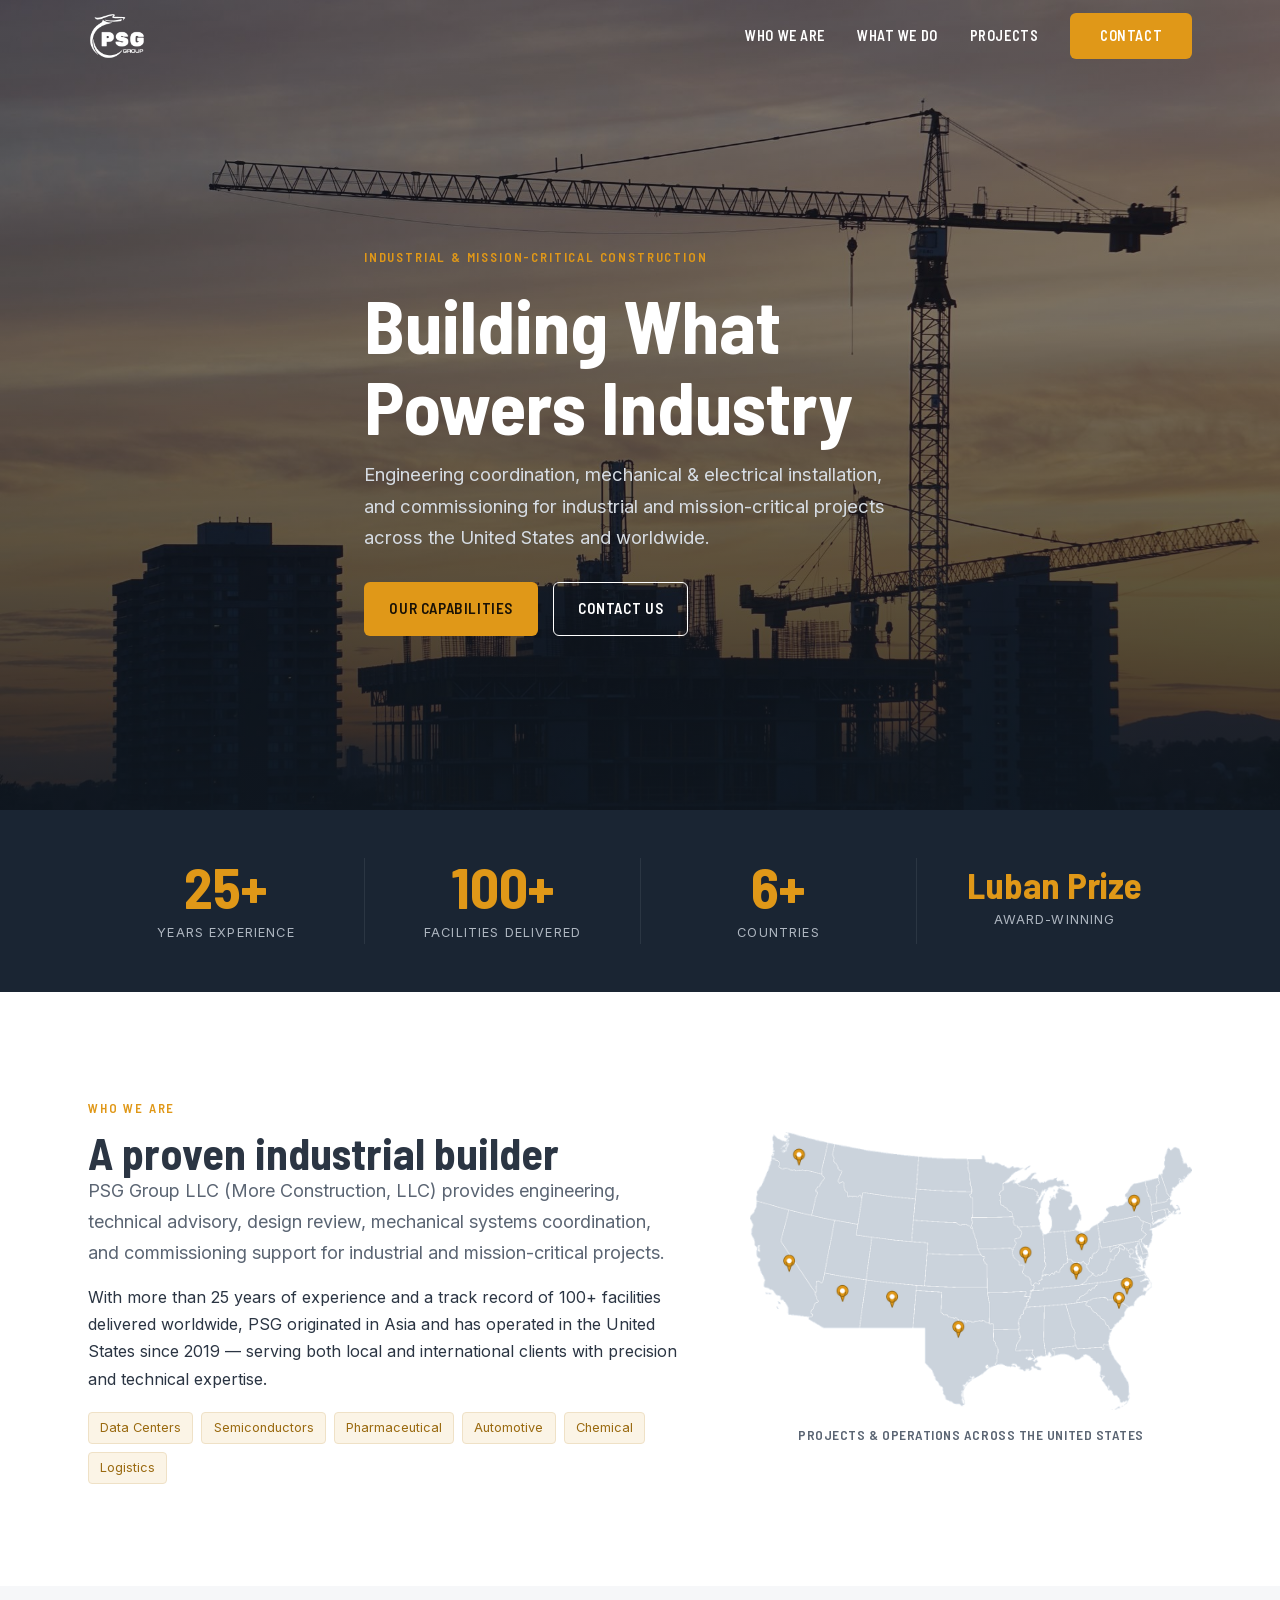
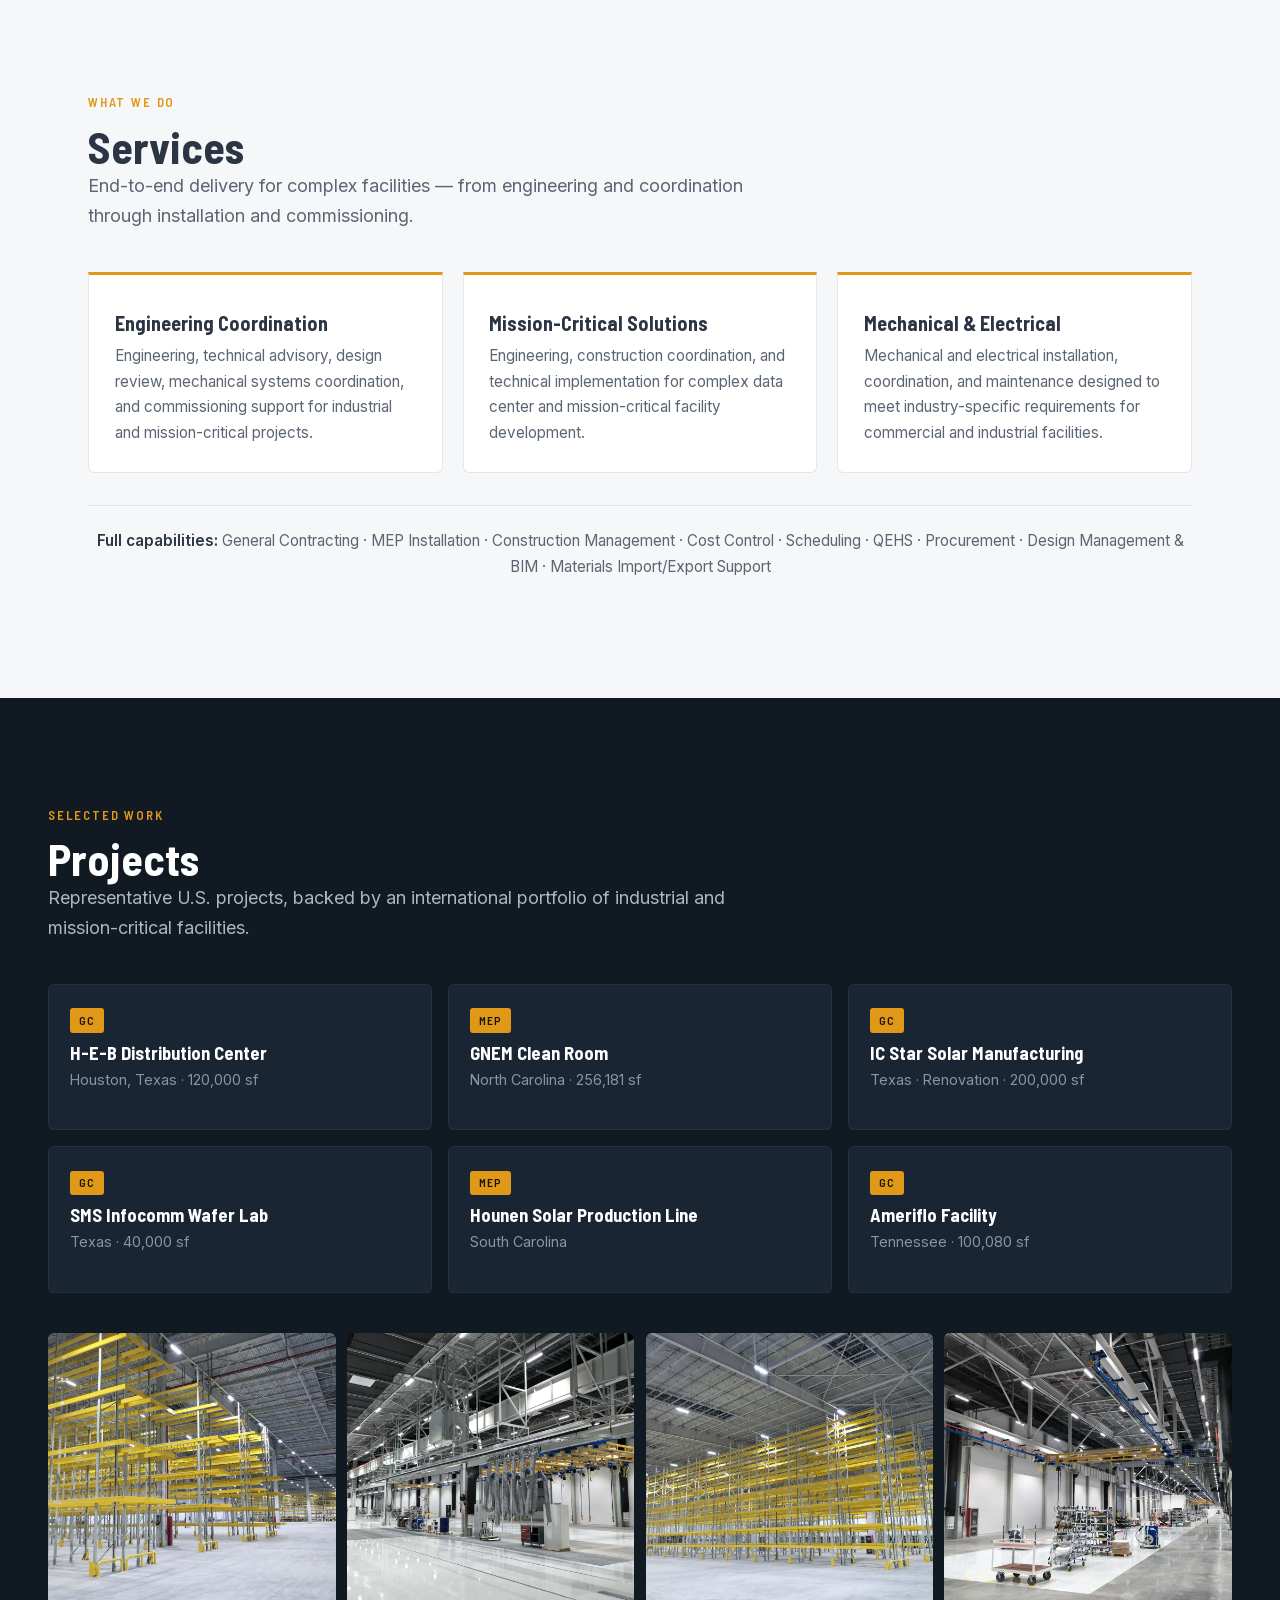
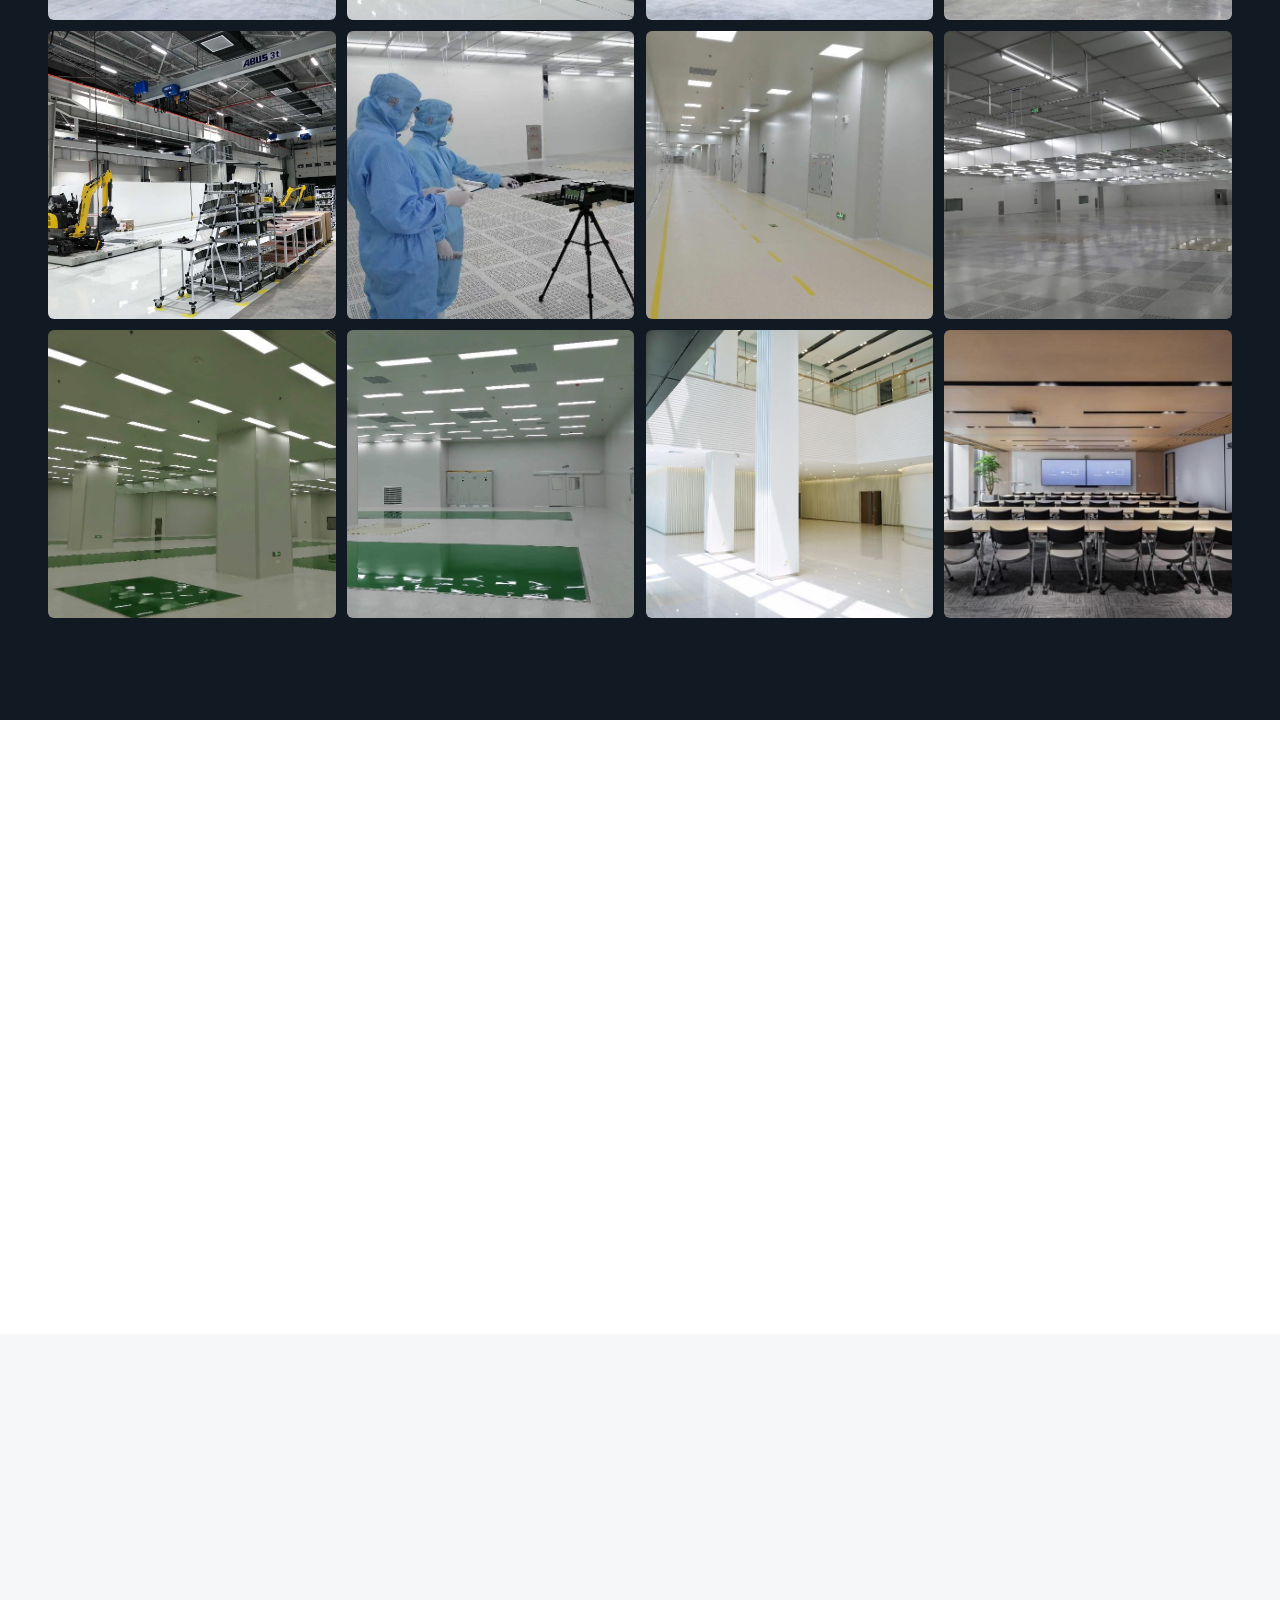
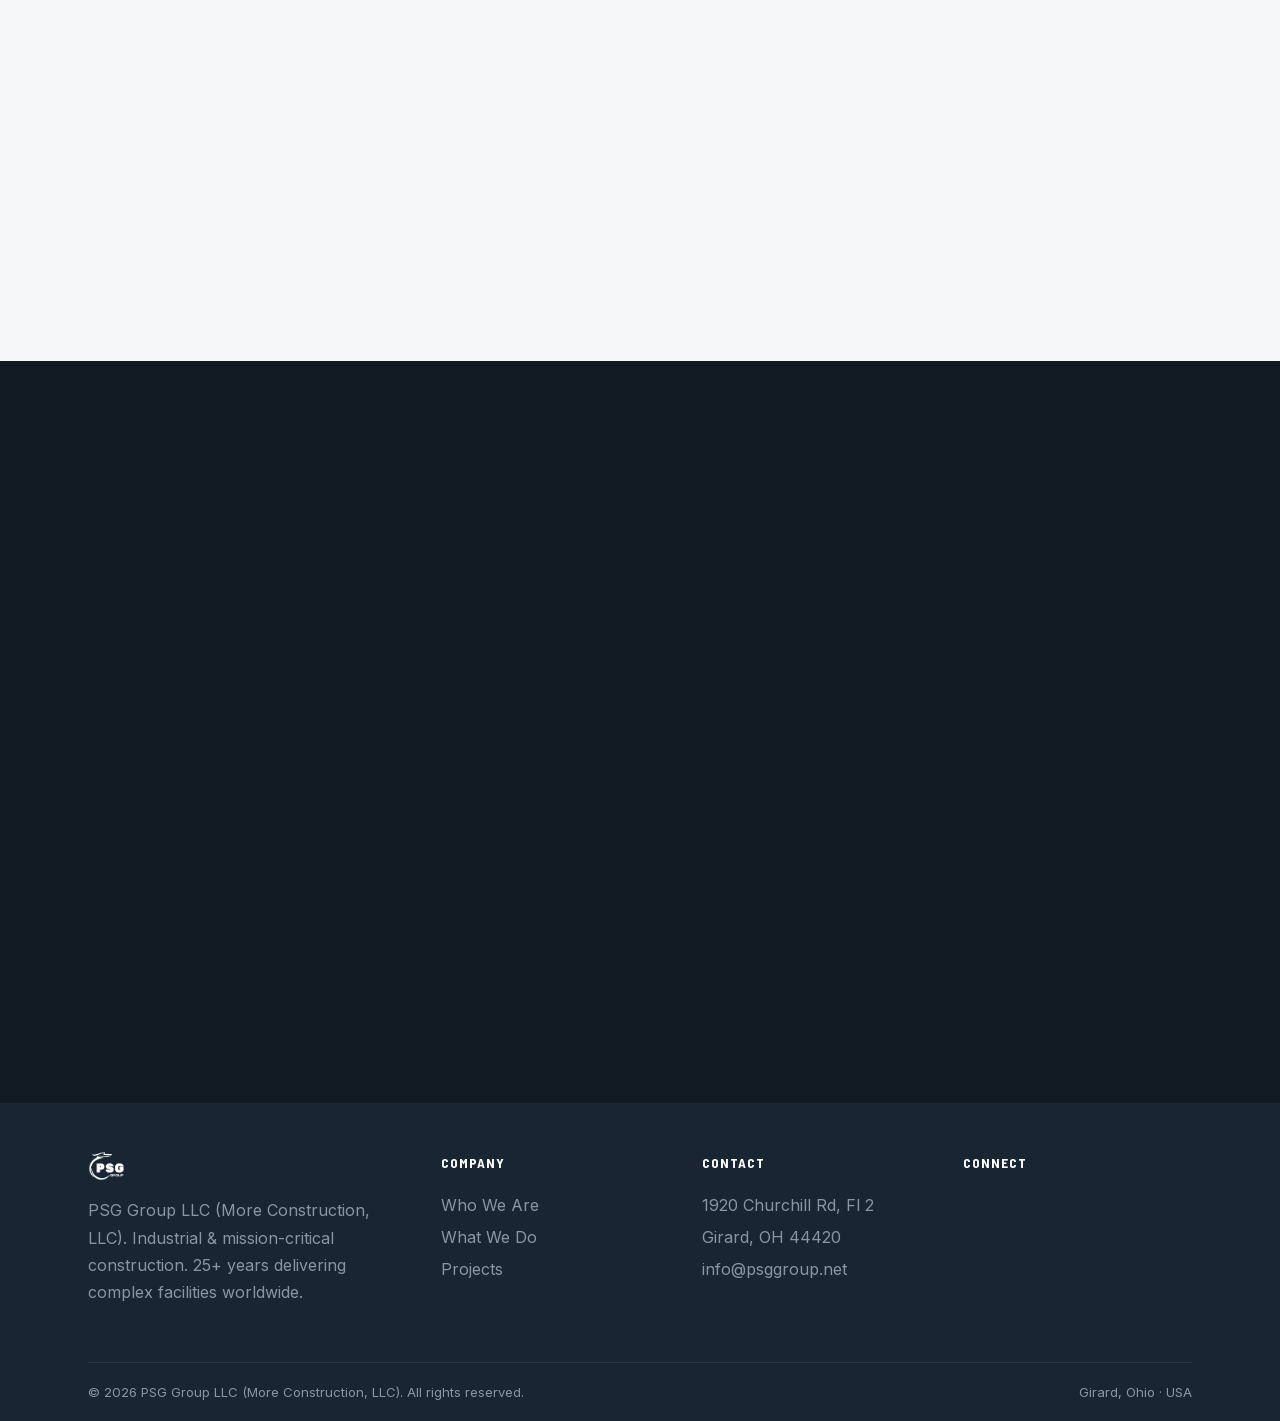
==== dev/index.html @ 86aab929 "PSG Group website — static preview build Static company site (HTML/CSS/JS) in dev/, plus a GitHub Pa" ====
<!DOCTYPE html>
<html lang="en">
<head>
<meta charset="UTF-8">
<meta name="viewport" content="width=device-width, initial-scale=1.0">
<title>PSG Group LLC | Industrial &amp; Mission-Critical Construction</title>
<meta name="description" content="PSG Group LLC (More Construction, LLC) delivers engineering coordination, MEP installation, and commissioning for industrial and mission-critical projects across the U.S. and worldwide.">

<!-- Favicons -->
<link rel="icon" href="assets/logo/favicon.ico" sizes="any">
<link rel="icon" type="image/png" sizes="32x32" href="assets/logo/favicon-32.png">
<link rel="icon" type="image/png" sizes="16x16" href="assets/logo/favicon-16.png">
<link rel="apple-touch-icon" href="assets/logo/apple-touch-icon.png">

<!-- Open Graph -->
<meta property="og:title" content="PSG Group LLC | Industrial &amp; Mission-Critical Construction">
<meta property="og:description" content="Engineering coordination, MEP installation, and commissioning for industrial and mission-critical projects.">
<meta property="og:type" content="website">
<meta property="og:url" content="https://psggroup.net/">
<meta property="og:image" content="https://psggroup.net/assets/img/hero-construction.jpg">

<link rel="stylesheet" href="assets/css/styles.css">
<link rel="stylesheet" href="https://cdn.jsdelivr.net/npm/@tabler/icons-webfont@3.7.0/dist/tabler-icons.min.css">
</head>
<body id="top">

<!-- ============ HEADER ============ -->
<header class="site-header" id="header">
  <div class="container nav">
    <a href="#top" class="nav-logo" aria-label="PSG Group home">
      <img src="assets/logo/psg-logo-white.png" alt="PSG Group">
    </a>
    <button class="nav-toggle" id="navToggle" aria-label="Open menu" aria-expanded="false"><i class="ti ti-menu-2"></i></button>
    <ul class="nav-links" id="navLinks">
      <button class="nav-close nav-toggle" id="navClose" aria-label="Close menu"><i class="ti ti-x"></i></button>
      <li><a href="#about">Who We Are</a></li>
      <li><a href="#services">What We Do</a></li>
      <li><a href="#projects">Projects</a></li>
      <li><a href="#contact" class="btn btn-gold">Contact</a></li>
    </ul>
  </div>
</header>

<!-- ============ HERO ============ -->
<section class="hero" aria-label="Introduction">
  <div class="hero-bg">
    <!-- Hero image: large-scale construction (Pexels, free license). Swap freely. -->
    <img src="assets/img/hero-construction.jpg" alt="Large-scale construction site with tower cranes" fetchpriority="high">
  </div>
  <div class="container hero-inner">
    <span class="eyebrow">Industrial &amp; Mission-Critical Construction</span>
    <h1>Building What Powers Industry</h1>
    <p>Engineering coordination, mechanical &amp; electrical installation, and commissioning for industrial and mission-critical projects across the United States and worldwide.</p>
    <div class="hero-cta">
      <a href="#services" class="btn btn-gold">Our Capabilities</a>
      <a href="#contact" class="btn btn-outline">Contact Us</a>
    </div>
  </div>
  <a href="#stats" class="scroll-cue" aria-label="Scroll down"><i class="ti ti-chevron-down"></i></a>
</section>

<!-- ============ STATS ============ -->
<section class="stats" id="stats" style="padding:0">
  <div class="container stats-grid">
    <div class="stat reveal"><div class="num" data-count="25" data-suffix="+">25+</div><div class="label">Years Experience</div></div>
    <div class="stat reveal"><div class="num" data-count="100" data-suffix="+">100+</div><div class="label">Facilities Delivered</div></div>
    <div class="stat reveal"><div class="num" data-count="6" data-suffix="+">6+</div><div class="label">Countries</div></div>
    <div class="stat reveal"><div class="num sm">Luban Prize</div><div class="label">Award-Winning</div></div>
  </div>
</section>

<!-- ============ ABOUT ============ -->
<section id="about">
  <div class="container split">
    <div class="reveal">
      <span class="eyebrow">Who We Are</span>
      <h2 class="h2">A proven industrial builder</h2>
      <p class="lead">PSG Group LLC (More Construction, LLC) provides engineering, technical advisory, design review, mechanical systems coordination, and commissioning support for industrial and mission-critical projects.</p>
      <p>With more than 25 years of experience and a track record of 100+ facilities delivered worldwide, PSG originated in Asia and has operated in the United States since 2019 — serving both local and international clients with precision and technical expertise.</p>
      <div class="tags" aria-label="Industries served">
        <span class="tag">Data Centers</span>
        <span class="tag">Semiconductors</span>
        <span class="tag">Pharmaceutical</span>
        <span class="tag">Automotive</span>
        <span class="tag">Chemical</span>
        <span class="tag">Logistics</span>
      </div>
    </div>
    <figure class="about-map reveal">
      <img src="assets/img/about-map.png" alt="Map of the United States with PSG project locations marked in Washington, California, Arizona, New Mexico, Texas, Illinois, Ohio, Kentucky, North Carolina, South Carolina and New York" loading="lazy">
      <figcaption>Projects &amp; operations across the United States</figcaption>
    </figure>
  </div>
</section>

<!-- ============ SERVICES ============ -->
<section id="services" class="bg-light">
  <div class="container">
    <div class="section-head reveal">
      <span class="eyebrow">What We Do</span>
      <h2 class="h2">Services</h2>
      <p class="lead">End-to-end delivery for complex facilities — from engineering and coordination through installation and commissioning.</p>
    </div>
    <div class="cards">
      <div class="card reveal">
        <i class="ti ti-ruler-measure ic" aria-hidden="true"></i>
        <h3>Engineering Coordination</h3>
        <p>Engineering, technical advisory, design review, mechanical systems coordination, and commissioning support for industrial and mission-critical projects.</p>
      </div>
      <div class="card reveal">
        <i class="ti ti-server-2 ic" aria-hidden="true"></i>
        <h3>Mission-Critical Solutions</h3>
        <p>Engineering, construction coordination, and technical implementation for complex data center and mission-critical facility development.</p>
      </div>
      <div class="card reveal">
        <i class="ti ti-bolt ic" aria-hidden="true"></i>
        <h3>Mechanical &amp; Electrical</h3>
        <p>Mechanical and electrical installation, coordination, and maintenance designed to meet industry-specific requirements for commercial and industrial facilities.</p>
      </div>
    </div>
    <p class="cap-strip reveal"><b>Full capabilities:</b> General Contracting · MEP Installation · Construction Management · Cost Control · Scheduling · QEHS · Procurement · Design Management &amp; BIM · Materials Import/Export Support</p>
  </div>
</section>

<!-- ============ PROJECTS ============ -->
<section id="projects" class="bg-dark">
  <div class="container-wide">
    <div class="section-head reveal">
      <span class="eyebrow">Selected Work</span>
      <h2 class="h2">Projects</h2>
      <p class="lead" style="color:var(--gray-300)">Representative U.S. projects, backed by an international portfolio of industrial and mission-critical facilities.</p>
    </div>

    <div class="proj-grid">
      <div class="proj-card reveal"><span class="badge">GC</span><h3>H-E-B Distribution Center</h3><p class="meta">Houston, Texas · 120,000 sf</p></div>
      <div class="proj-card reveal"><span class="badge">MEP</span><h3>GNEM Clean Room</h3><p class="meta">North Carolina · 256,181 sf</p></div>
      <div class="proj-card reveal"><span class="badge">GC</span><h3>IC Star Solar Manufacturing</h3><p class="meta">Texas · Renovation · 200,000 sf</p></div>
      <div class="proj-card reveal"><span class="badge">GC</span><h3>SMS Infocomm Wafer Lab</h3><p class="meta">Texas · 40,000 sf</p></div>
      <div class="proj-card reveal"><span class="badge">MEP</span><h3>Hounen Solar Production Line</h3><p class="meta">South Carolina</p></div>
      <div class="proj-card reveal"><span class="badge">GC</span><h3>Ameriflo Facility</h3><p class="meta">Tennessee · 100,080 sf</p></div>
    </div>

    <div class="gallery reveal" id="gallery">
      <button data-cap="Logistics facility"><img src="assets/img/projects/mep-image700.jpg" alt="Logistics facility interior" loading="lazy"><span class="cap">Logistics facility</span></button>
      <button data-cap="Distribution warehouse"><img src="assets/img/projects/mep-image698.jpg" alt="Distribution warehouse with racking" loading="lazy"><span class="cap">Distribution warehouse</span></button>
      <button data-cap="Warehouse racking systems"><img src="assets/img/projects/mep-image699.jpg" alt="Warehouse racking systems" loading="lazy"><span class="cap">Warehouse racking</span></button>
      <button data-cap="MEP &amp; ductwork"><img src="assets/img/projects/mep-image697.jpg" alt="MEP and ductwork installation" loading="lazy"><span class="cap">MEP &amp; ductwork</span></button>
      <button data-cap="Production workshop"><img src="assets/img/projects/mep-image702.jpg" alt="Production workshop" loading="lazy"><span class="cap">Production workshop</span></button>
      <button data-cap="Automated production line"><img src="assets/img/projects/workshop-image658.jpg" alt="Automated production line" loading="lazy"><span class="cap">Automated line</span></button>
      <button data-cap="Cleanroom suite"><img src="assets/img/projects/workshop-image661.jpg" alt="Cleanroom suite" loading="lazy"><span class="cap">Cleanroom suite</span></button>
      <button data-cap="Cleanroom build-out"><img src="assets/img/projects/workshop-image656.jpg" alt="Cleanroom build-out" loading="lazy"><span class="cap">Cleanroom build-out</span></button>
      <button data-cap="Cleanroom corridor"><img src="assets/img/projects/workshop-image659.jpg" alt="Cleanroom corridor" loading="lazy"><span class="cap">Cleanroom corridor</span></button>
      <button data-cap="Cleanroom facility"><img src="assets/img/projects/workshop-image660.jpg" alt="Cleanroom facility" loading="lazy"><span class="cap">Cleanroom facility</span></button>
      <button data-cap="Facility lobby"><img src="assets/img/projects/lobby-image602.jpg" alt="Facility lobby" loading="lazy"><span class="cap">Facility lobby</span></button>
      <button data-cap="Conference room"><img src="assets/img/projects/decoration-image607.jpg" alt="Conference room" loading="lazy"><span class="cap">Conference room</span></button>
    </div>
  </div>
</section>

<!-- ============ CLIENTS ============ -->
<section id="clients">
  <div class="container">
    <div class="section-head reveal" style="text-align:center; margin-inline:auto">
      <span class="eyebrow">Trusted By</span>
      <h2 class="h2">Clients we have served</h2>
    </div>
    <!-- Confirm which client names/logos may be displayed publicly (some clients require consent) -->
    <div class="clients-grid reveal">
      <div class="client"><span class="client-logo"><img src="assets/img/clients/nike.png" alt="Nike logo" loading="lazy"></span><span class="client-name">Nike</span></div>
      <div class="client"><span class="client-logo"><img src="assets/img/clients/daimler.png" alt="Daimler logo" loading="lazy"></span><span class="client-name">Daimler</span></div>
      <div class="client"><span class="client-logo"><img src="assets/img/clients/grundfos.png" alt="Grundfos logo" loading="lazy"></span><span class="client-name">Grundfos</span></div>
      <div class="client"><span class="client-logo"><img src="assets/img/clients/santen.png" alt="Santen logo" loading="lazy"></span><span class="client-name">Santen</span></div>
      <div class="client"><span class="client-logo"><img src="assets/img/clients/bridgestone.png" alt="Bridgestone logo" loading="lazy"></span><span class="client-name">Bridgestone</span></div>
      <div class="client"><span class="client-logo"><img src="assets/img/clients/infineon.png" alt="Infineon logo" loading="lazy"></span><span class="client-name">Infineon</span></div>
      <div class="client"><span class="client-logo"><img src="assets/img/clients/amd.png" alt="AMD logo" loading="lazy"></span><span class="client-name">AMD</span></div>
      <div class="client"><span class="client-logo"><img src="assets/img/clients/ats.png" alt="AT&amp;S logo" loading="lazy"></span><span class="client-name">AT&amp;S</span></div>
      <div class="client"><span class="client-logo"><img src="assets/img/clients/hirschvogel.png" alt="Hirschvogel logo" loading="lazy"></span><span class="client-name">Hirschvogel</span></div>
      <div class="client"><span class="client-logo"><img src="assets/img/clients/busch.png" alt="Busch logo" loading="lazy"></span><span class="client-name">Busch</span></div>
      <div class="client"><span class="client-logo"><img src="assets/img/clients/valmet.png" alt="Valmet logo" loading="lazy"></span><span class="client-name">Valmet</span></div>
      <div class="client"><span class="client-logo"><img src="assets/img/clients/ferrotec.png" alt="Ferrotec logo" loading="lazy"></span><span class="client-name">Ferrotec</span></div>
    </div>
  </div>
</section>

<!-- ============ OFFICE ============ -->
<section id="office" class="bg-light">
  <div class="container split">
    <div class="office-info reveal">
      <span class="eyebrow">Our Office</span>
      <h2 class="h2">Girard, Ohio</h2>
      <address>
        PSG Group LLC (More Construction, LLC)<br>
        1920 Churchill Rd, Floor 2<br>
        Girard, OH 44420
      </address>
      <p style="color:var(--gray-600); font-size:.95rem; margin-top:.5rem">Registered in Canton, Ohio</p>
      <p style="margin-top:1.2rem">
        <a class="arrow-link" href="https://www.google.com/maps/search/?api=1&amp;query=1920+Churchill+Rd+Floor+2+Girard+OH+44420" target="_blank" rel="noopener">Get Directions <span class="ar">→</span></a>
      </p>
    </div>
    <div class="office-photos reveal">
      <img class="feature" src="assets/img/office/office-room.jpg" alt="PSG Group office" loading="lazy">
      <img src="assets/img/office/office-desk.jpg" alt="PSG Group office workspace" loading="lazy">
      <img src="assets/img/office/office-suite-door.jpg" alt="PSG Group LLC suite entrance" loading="lazy">
    </div>
  </div>
</section>

<!-- ============ CONTACT ============ -->
<section id="contact" class="bg-dark">
  <div class="container contact-grid">
    <div class="contact-info reveal">
      <span class="eyebrow">Get in Touch</span>
      <h2 class="h2">Let's build together</h2>
      <p class="lead" style="color:var(--gray-300)">Tell us about your project and our team will get back to you.</p>
      <div class="row"><i class="ti ti-map-pin" aria-hidden="true"></i><span>1920 Churchill Rd, Floor 2<br>Girard, OH 44420</span></div>
      <!-- Confirm address inbox below -->
      <div class="row"><i class="ti ti-mail" aria-hidden="true"></i><a href="mailto:info@psggroup.net">info@psggroup.net</a></div>
      <!-- Add phone when available:
      <div class="row"><i class="ti ti-phone" aria-hidden="true"></i><a href="tel:+1XXXXXXXXXX">+1 (XXX) XXX-XXXX</a></div>
      -->
    </div>

    <form class="form reveal" id="contactForm" novalidate>
      <div class="field">
        <label for="cf-name">Name</label>
        <input id="cf-name" name="name" type="text" autocomplete="name" required>
      </div>
      <div class="field">
        <label for="cf-email">Email</label>
        <input id="cf-email" name="email" type="email" autocomplete="email" required>
      </div>
      <div class="field">
        <label for="cf-company">Company <span style="color:var(--gray-500)">(optional)</span></label>
        <input id="cf-company" name="company" type="text" autocomplete="organization">
      </div>
      <div class="field">
        <label for="cf-message">Message</label>
        <textarea id="cf-message" name="message" required></textarea>
      </div>
      <input class="hp" type="text" name="_gotcha" tabindex="-1" autocomplete="off" aria-hidden="true">
      <button type="submit" class="btn btn-gold" id="cf-submit">Send Message</button>
      <p class="form-status" id="cf-status" role="status" aria-live="polite"></p>
    </form>
  </div>
</section>

<!-- ============ FOOTER ============ -->
<footer class="footer">
  <div class="container">
    <div class="footer-grid">
      <div>
        <img src="assets/logo/psg-logo-white.png" alt="PSG Group">
        <p>PSG Group LLC (More Construction, LLC). Industrial &amp; mission-critical construction. 25+ years delivering complex facilities worldwide.</p>
      </div>
      <div>
        <h4>Company</h4>
        <ul>
          <li><a href="#about">Who We Are</a></li>
          <li><a href="#services">What We Do</a></li>
          <li><a href="#projects">Projects</a></li>
        </ul>
      </div>
      <div>
        <h4>Contact</h4>
        <ul>
          <li>1920 Churchill Rd, Fl 2</li>
          <li>Girard, OH 44420</li>
          <li><a href="mailto:info@psggroup.net">info@psggroup.net</a></li>
        </ul>
      </div>
      <div>
        <h4>Connect</h4>
        <div class="social">
          <a href="#contact" aria-label="Go to contact section"><i class="ti ti-mail"></i></a>
        </div>
      </div>
    </div>
    <div class="footer-bottom">
      <span>© <span id="year">2026</span> PSG Group LLC (More Construction, LLC). All rights reserved.</span>
      <span>Girard, Ohio · USA</span>
    </div>
  </div>
</footer>

<!-- ============ LIGHTBOX ============ -->
<div class="lightbox" id="lightbox" role="dialog" aria-modal="true" aria-label="Image viewer">
  <button class="lb-close" id="lbClose" aria-label="Close">&times;</button>
  <button class="lb-nav lb-prev" id="lbPrev" aria-label="Previous">&#8249;</button>
  <img id="lbImg" src="" alt="">
  <button class="lb-nav lb-next" id="lbNext" aria-label="Next">&#8250;</button>
</div>

<script src="assets/js/main.js"></script>
</body>
</html>
---- dev/assets/css/styles.css ----
@import url("fonts.css");

/* ============ TOKENS ============ */
:root{
  --gold:#E09818; --gold-bright:#F2A92A; --gold-deep:#9A6A10;
  --navy:#111923; --navy-2:#1A2533; --navy-3:#0D141D; --charcoal:#2B3543;
  --white:#fff; --off-white:#F6F7F9; --line:#E3E6EA;
  --gray-600:#5B6573; --gray-300:#AEB6C0; --gray-500:#8B95A2;

  --font-display:"Barlow Semi Condensed",system-ui,sans-serif;
  --font-body:"Inter",system-ui,sans-serif;

  --container:1200px; --container-wide:1360px;
  --gutter:clamp(1.25rem,4vw,3rem);
  --section-y:clamp(4rem,8vw,7rem);
  --radius:6px; --shadow:0 10px 30px rgba(17,25,35,.10);
}

/* ============ BASE ============ */
*,*::before,*::after{box-sizing:border-box}
html{scroll-behavior:smooth; -webkit-text-size-adjust:100%}
body{
  margin:0; font-family:var(--font-body); color:var(--charcoal);
  font-size:1rem; line-height:1.7; background:var(--white);
  -webkit-font-smoothing:antialiased;
}
img{max-width:100%; display:block; height:auto}
a{color:inherit; text-decoration:none}
h1,h2,h3{font-family:var(--font-display); font-weight:700; line-height:1.08; color:var(--charcoal); margin:0}
p{margin:0 0 1rem}
.container{max-width:var(--container); margin:0 auto; padding-inline:var(--gutter)}
.container-wide{max-width:var(--container-wide); margin:0 auto; padding-inline:var(--gutter)}
.sr-only{position:absolute;width:1px;height:1px;padding:0;margin:-1px;overflow:hidden;clip:rect(0 0 0 0);border:0}
:focus-visible{outline:3px solid var(--gold); outline-offset:2px}

/* ============ TYPE HELPERS ============ */
.eyebrow{
  display:inline-block; font-family:var(--font-display); font-weight:600;
  font-size:.8125rem; letter-spacing:.14em; text-transform:uppercase; color:var(--gold);
  margin-bottom:.6rem;
}
.section-rule{width:40px; height:3px; background:var(--gold); margin-bottom:1rem; border:0}
.h2{font-size:clamp(1.9rem,3.5vw,2.75rem)}
.lead{font-size:1.125rem; color:var(--gray-600)}
.section-head{max-width:680px; margin-bottom:2.5rem}

/* ============ BUTTONS ============ */
.btn{
  display:inline-flex; align-items:center; gap:.5rem; cursor:pointer;
  font-family:var(--font-display); font-weight:600; font-size:.95rem;
  letter-spacing:.04em; text-transform:uppercase; padding:.85em 1.6em;
  border-radius:var(--radius); border:1.5px solid transparent; transition:.18s ease;
}
.btn-gold{background:var(--gold); color:#1a1206}
.btn-gold:hover{background:var(--gold-bright); transform:translateY(-1px)}
.btn-outline{background:transparent; border-color:#fff; color:#fff}
.btn-outline:hover{background:#fff; color:var(--navy)}
.btn-ghost{background:transparent; border-color:var(--line); color:var(--charcoal)}
.btn-ghost:hover{border-color:var(--gold); color:var(--gold-deep)}
.arrow-link{font-weight:600; color:var(--gold-deep); display:inline-flex; align-items:center; gap:.4rem}
.arrow-link .ar{transition:transform .18s ease}
.arrow-link:hover .ar{transform:translateX(4px)}

/* ============ HEADER ============ */
.site-header{
  position:fixed; inset:0 0 auto 0; z-index:50; transition:background .25s ease,box-shadow .25s;
  background:transparent;
}
.site-header.scrolled{background:var(--navy); box-shadow:0 2px 18px rgba(0,0,0,.25)}
.nav{display:flex; align-items:center; justify-content:space-between; height:72px}
.nav-logo img{height:48px; width:auto}
.nav-links{display:flex; align-items:center; gap:2rem; list-style:none; margin:0; padding:0}
.nav-links a{
  font-family:var(--font-display); font-weight:600; font-size:.9rem;
  letter-spacing:.04em; text-transform:uppercase; color:#fff; padding:.4rem 0; position:relative;
}
.nav-links a:not(.btn)::after{
  content:""; position:absolute; left:0; bottom:-2px; width:0; height:2px;
  background:var(--gold); transition:width .2s ease;
}
.nav-links a:not(.btn):hover::after{width:100%}
.nav-links .btn{padding:.7em 2em}
.nav-toggle{display:none; background:none; border:0; color:#fff; font-size:1.7rem; cursor:pointer}

@media (max-width:880px){
  .nav-toggle{display:block}
  .nav-links{
    position:fixed; inset:0; flex-direction:column; justify-content:center; gap:1.6rem;
    background:var(--navy); transform:translateX(100%); transition:transform .3s ease;
  }
  .nav-links a{font-size:1.4rem}
  .nav-links.open{transform:translateX(0)}
  .nav-close{position:absolute; top:1.4rem; right:1.6rem; font-size:2rem}
}

/* ============ HERO ============ */
.hero{position:relative; min-height:90vh; display:flex; align-items:flex-end; color:#fff; overflow:hidden}
.hero-bg{position:absolute; inset:0; z-index:0}
.hero-bg img{width:100%; height:100%; object-fit:cover}
.hero-bg::after{
  content:""; position:absolute; inset:0;
  background:linear-gradient(180deg,rgba(17,25,35,.45) 0%,rgba(17,25,35,.55) 45%,rgba(17,25,35,.82) 100%);
}
.hero-inner{position:relative; z-index:1; padding-block:clamp(6rem,14vh,9rem) clamp(3rem,8vh,5rem)}
.hero h1{font-size:clamp(2.6rem,6.5vw,4.7rem); max-width:14ch; margin:.4rem 0 .8rem; color:#fff}
.hero p{font-size:1.15rem; color:#d6dce3; max-width:46ch; margin-bottom:1.8rem}
.hero-cta{display:flex; gap:.9rem; flex-wrap:wrap}
.scroll-cue{position:absolute; left:50%; bottom:1.4rem; transform:translateX(-50%); z-index:1; color:#fff; opacity:.7; font-size:1.5rem; animation:bob 2s infinite}
@keyframes bob{0%,100%{transform:translate(-50%,0)}50%{transform:translate(-50%,8px)}}

/* ============ STATS ============ */
.stats{background:var(--navy-2); color:#fff}
.stats-grid{display:grid; grid-template-columns:repeat(4,1fr); text-align:center; padding-block:clamp(2.2rem,4vw,3rem)}
.stat .num{font-family:var(--font-display); font-weight:700; color:var(--gold); font-size:clamp(2.4rem,5vw,3.6rem); line-height:1}
.stat .num.sm{font-size:clamp(1.6rem,3.2vw,2.3rem); margin-top:.5rem}
.stat .label{font-size:.8rem; letter-spacing:.09em; text-transform:uppercase; color:var(--gray-300); margin-top:.4rem}
.stat+.stat{border-left:1px solid rgba(255,255,255,.08)}
@media (max-width:680px){
  .stats-grid{grid-template-columns:repeat(2,1fr); gap:1.8rem 0}
  .stat:nth-child(odd){border-left:0}
}

/* ============ SECTIONS ============ */
section{padding-block:var(--section-y)}
.bg-light{background:var(--off-white)}
.bg-dark{background:var(--navy); color:#fff}
.bg-dark h2,.bg-dark h3{color:#fff}
.split{display:grid; grid-template-columns:1.15fr .85fr; gap:clamp(2rem,5vw,4rem); align-items:center}
@media (max-width:820px){.split{grid-template-columns:1fr}}
.about-map{margin:0}
.about-map img{width:100%; height:auto; display:block}
.about-map figcaption{margin-top:.8rem; text-align:center; font-family:var(--font-display); font-weight:600; font-size:.85rem; letter-spacing:.04em; text-transform:uppercase; color:var(--gray-600)}

/* tags */
.tags{display:flex; flex-wrap:wrap; gap:.5rem; margin-top:1.2rem}
.tag{font-size:.8rem; color:var(--gold-deep); background:#fbf4e6; border:1px solid #efe1c6; padding:.25rem .7rem; border-radius:4px}

/* ============ SERVICES ============ */
.cards{display:grid; grid-template-columns:repeat(3,1fr); gap:1.25rem}
@media (max-width:820px){.cards{grid-template-columns:1fr}}
.card{
  background:#fff; border:.5px solid var(--line); border-top:3px solid var(--gold);
  border-radius:0 0 var(--radius) var(--radius); padding:1.6rem; transition:.2s ease;
}
.card:hover{transform:translateY(-4px); box-shadow:var(--shadow)}
.card .ic{color:var(--gold); font-size:2rem; line-height:1}
.card h3{font-size:1.25rem; margin:.8rem 0 .5rem}
.card p{color:var(--gray-600); font-size:.95rem; margin:0}
.cap-strip{
  margin-top:2rem; padding-top:1.4rem; border-top:1px solid var(--line);
  color:var(--gray-600); font-size:.95rem; text-align:center;
}
.cap-strip b{color:var(--charcoal); font-weight:600}

/* ============ PROJECTS ============ */
.proj-grid{display:grid; grid-template-columns:repeat(3,1fr); gap:1rem; margin-bottom:2.5rem}
@media (max-width:820px){.proj-grid{grid-template-columns:1fr 1fr}}
@media (max-width:520px){.proj-grid{grid-template-columns:1fr}}
.proj-card{background:var(--navy-2); border-radius:var(--radius); padding:1.3rem; border:1px solid rgba(255,255,255,.05)}
.badge{display:inline-block; background:var(--gold); color:#1a1206; font-family:var(--font-display); font-weight:600; font-size:.72rem; letter-spacing:.05em; text-transform:uppercase; padding:.15rem .6rem; border-radius:3px}
.proj-card h3{font-size:1.15rem; margin:.7rem 0 .25rem}
.proj-card .meta{color:var(--gray-500); font-size:.9rem}

.gallery{display:grid; grid-template-columns:repeat(4,1fr); gap:.7rem}
@media (max-width:820px){.gallery{grid-template-columns:repeat(3,1fr)}}
@media (max-width:520px){.gallery{grid-template-columns:repeat(2,1fr)}}
.gallery button{padding:0; border:0; cursor:pointer; background:none; border-radius:var(--radius); overflow:hidden; position:relative}
.gallery img{aspect-ratio:1/1; object-fit:cover; width:100%; transition:transform .35s ease}
.gallery button:hover img{transform:scale(1.07)}
.gallery .cap{position:absolute; left:0; right:0; bottom:0; padding:.5rem .6rem; font-size:.75rem; color:#fff; background:linear-gradient(transparent,rgba(13,20,29,.85)); text-align:left; opacity:0; transition:opacity .2s}
.gallery button:hover .cap{opacity:1}

/* ============ CLIENTS ============ */
.clients-grid{display:grid; grid-template-columns:repeat(auto-fit,minmax(165px,1fr)); gap:1rem; max-width:1120px; margin:0 auto}
.client{display:flex; flex-direction:column; align-items:center; justify-content:center; gap:.9rem; padding:1.5rem 1rem; background:#fff; border:1px solid var(--line); border-radius:var(--radius); transition:.2s ease}
.client:hover{border-color:var(--gold); box-shadow:var(--shadow); transform:translateY(-3px)}
.client-logo{height:48px; display:flex; align-items:center; justify-content:center}
.client-logo img{max-height:48px; max-width:150px; width:auto; object-fit:contain; filter:grayscale(1); opacity:.65; transition:filter .25s ease, opacity .25s ease}
.client:hover .client-logo img{filter:none; opacity:1}
.client-name{font-family:var(--font-display); font-weight:600; font-size:.85rem; letter-spacing:.05em; text-transform:uppercase; color:var(--gray-600)}

/* ============ OFFICE ============ */
.office-photos{display:grid; grid-template-columns:1fr 1fr; gap:.7rem}
.office-photos .feature{grid-column:1 / -1}
.office-photos img{border-radius:var(--radius); aspect-ratio:16/10; object-fit:cover; width:100%}
.office-info address{font-style:normal; color:var(--gray-600); font-size:1.05rem; line-height:1.9}

/* ============ CONTACT ============ */
.contact-grid{display:grid; grid-template-columns:1fr 1.1fr; gap:clamp(2rem,5vw,4rem)}
@media (max-width:820px){.contact-grid{grid-template-columns:1fr}}
.contact-info a{color:var(--gold); font-weight:500}
.contact-info .row{display:flex; gap:.8rem; align-items:flex-start; margin-bottom:1rem; color:var(--gray-300)}
.contact-info .row i{color:var(--gold); font-size:1.3rem; margin-top:.15rem}
.form{display:grid; gap:1rem}
.form .field{display:grid; gap:.35rem}
.form label{font-size:.85rem; font-weight:500; color:#cfd6df}
.form input,.form textarea{
  font-family:inherit; font-size:1rem; padding:.8rem .9rem; border-radius:var(--radius);
  border:1px solid rgba(255,255,255,.18); background:rgba(255,255,255,.04); color:#fff;
}
.form input:focus,.form textarea:focus{outline:none; border-color:var(--gold); background:rgba(255,255,255,.08)}
.form textarea{resize:vertical; min-height:120px}
.hp{position:absolute; left:-9999px}
.form-status{font-size:.95rem; min-height:1.2em}
.form-status.ok{color:#7fd99a}
.form-status.err{color:#ff9a9a}

/* ============ FOOTER ============ */
.footer{background:var(--navy-2); color:var(--gray-500); padding-block:3rem 0}
.footer-grid{display:grid; grid-template-columns:1.4fr 1fr 1fr 1fr; gap:2rem}
@media (max-width:820px){.footer-grid{grid-template-columns:1fr 1fr}}
@media (max-width:520px){.footer-grid{grid-template-columns:1fr}}
.footer img{height:30px; margin-bottom:1rem}
.footer h4{font-family:var(--font-display); color:#fff; font-size:.85rem; letter-spacing:.08em; text-transform:uppercase; margin:0 0 .9rem}
.footer ul{list-style:none; margin:0; padding:0; line-height:2}
.footer a:hover{color:var(--gold)}
.footer .social{display:flex; gap:.8rem; font-size:1.3rem; margin-top:.3rem}
.footer-bottom{margin-top:2.5rem; border-top:1px solid rgba(255,255,255,.08); padding-block:1.1rem; font-size:.82rem; display:flex; justify-content:space-between; flex-wrap:wrap; gap:.5rem}

/* ============ LIGHTBOX ============ */
.lightbox{position:fixed; inset:0; z-index:100; background:rgba(8,12,18,.92); display:none; align-items:center; justify-content:center; padding:2rem}
.lightbox.open{display:flex}
.lightbox img{max-width:92vw; max-height:86vh; border-radius:var(--radius); width:auto; height:auto}
.lightbox .lb-close{position:absolute; top:1.2rem; right:1.6rem; color:#fff; font-size:2.2rem; background:none; border:0; cursor:pointer}
.lightbox .lb-nav{position:absolute; top:50%; transform:translateY(-50%); color:#fff; font-size:2.6rem; background:none; border:0; cursor:pointer; padding:1rem}
.lightbox .lb-prev{left:.5rem} .lightbox .lb-next{right:.5rem}

/* ============ REVEAL ANIMATION ============ */
.reveal{opacity:0; transform:translateY(24px); transition:opacity .6s ease, transform .6s ease}
.reveal.in{opacity:1; transform:none}
@media (prefers-reduced-motion:reduce){
  *{animation:none !important; scroll-behavior:auto !important}
  .reveal{opacity:1; transform:none; transition:none}
}
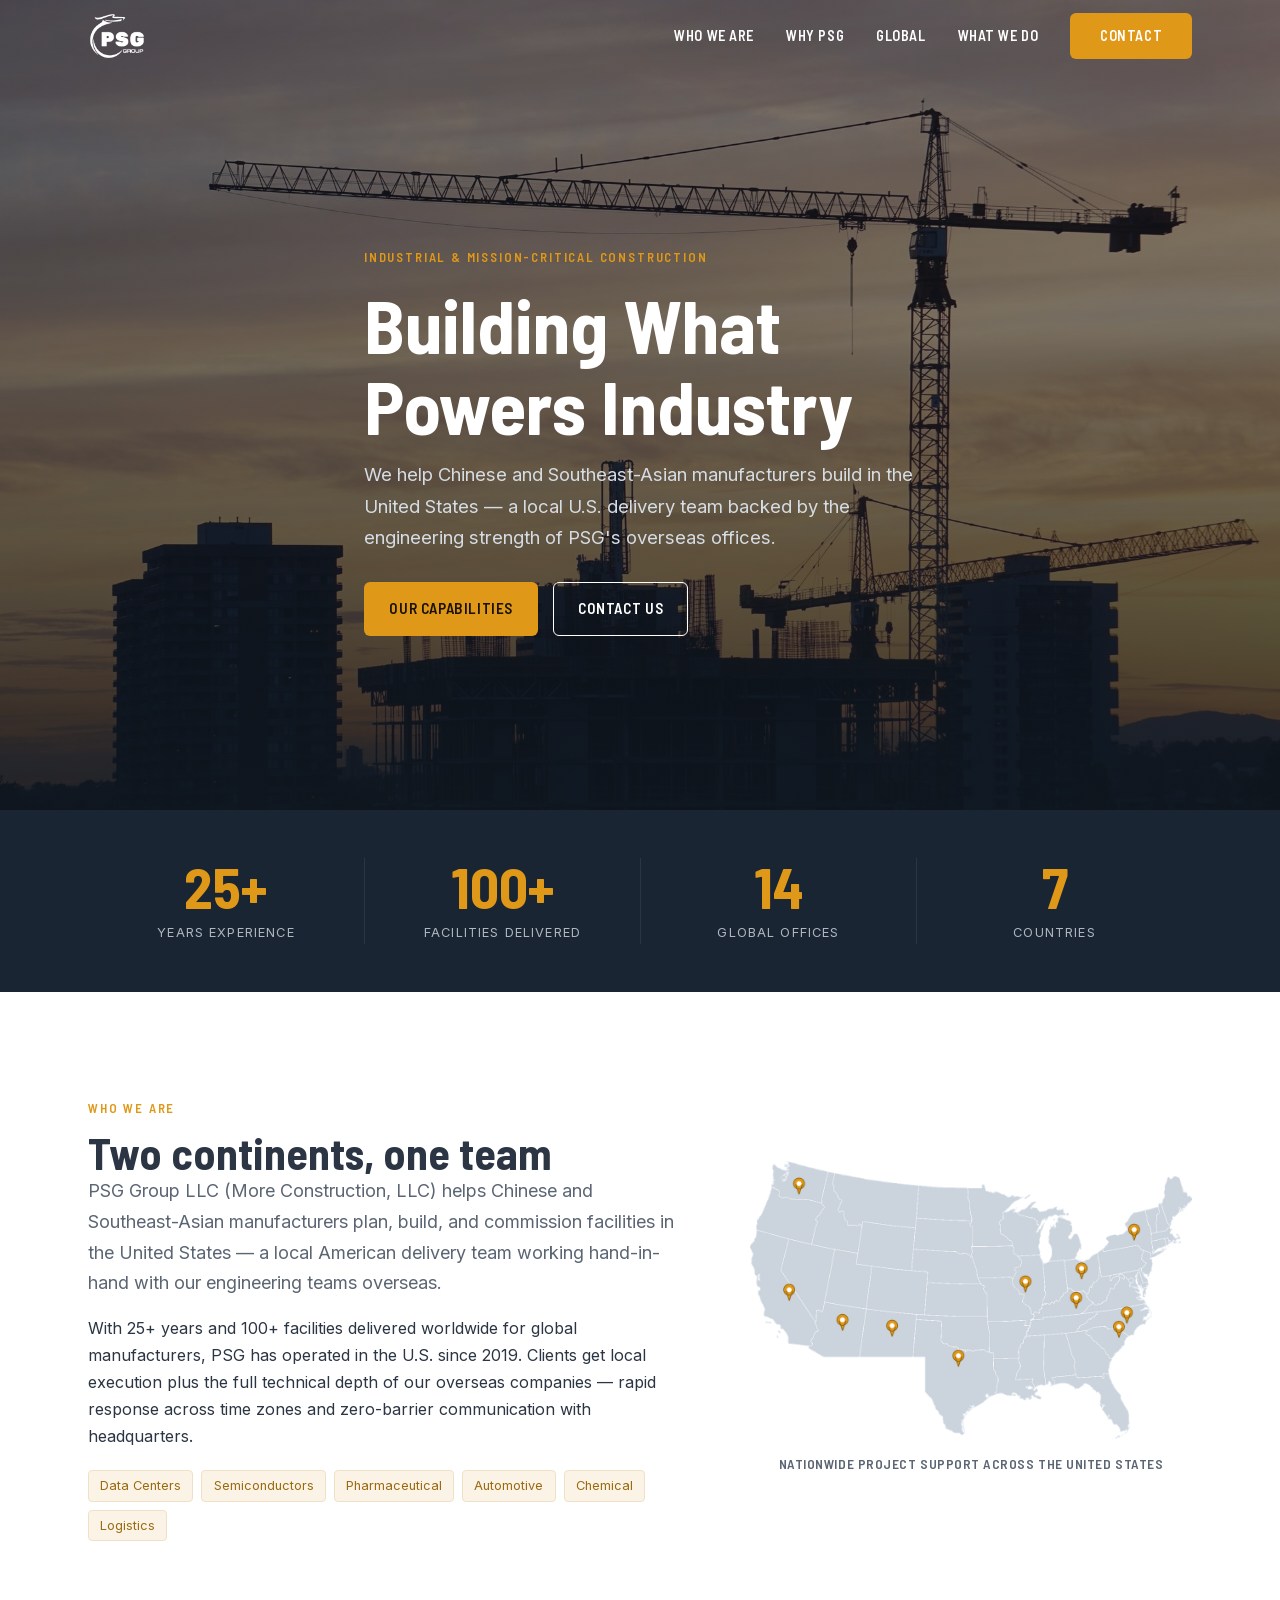
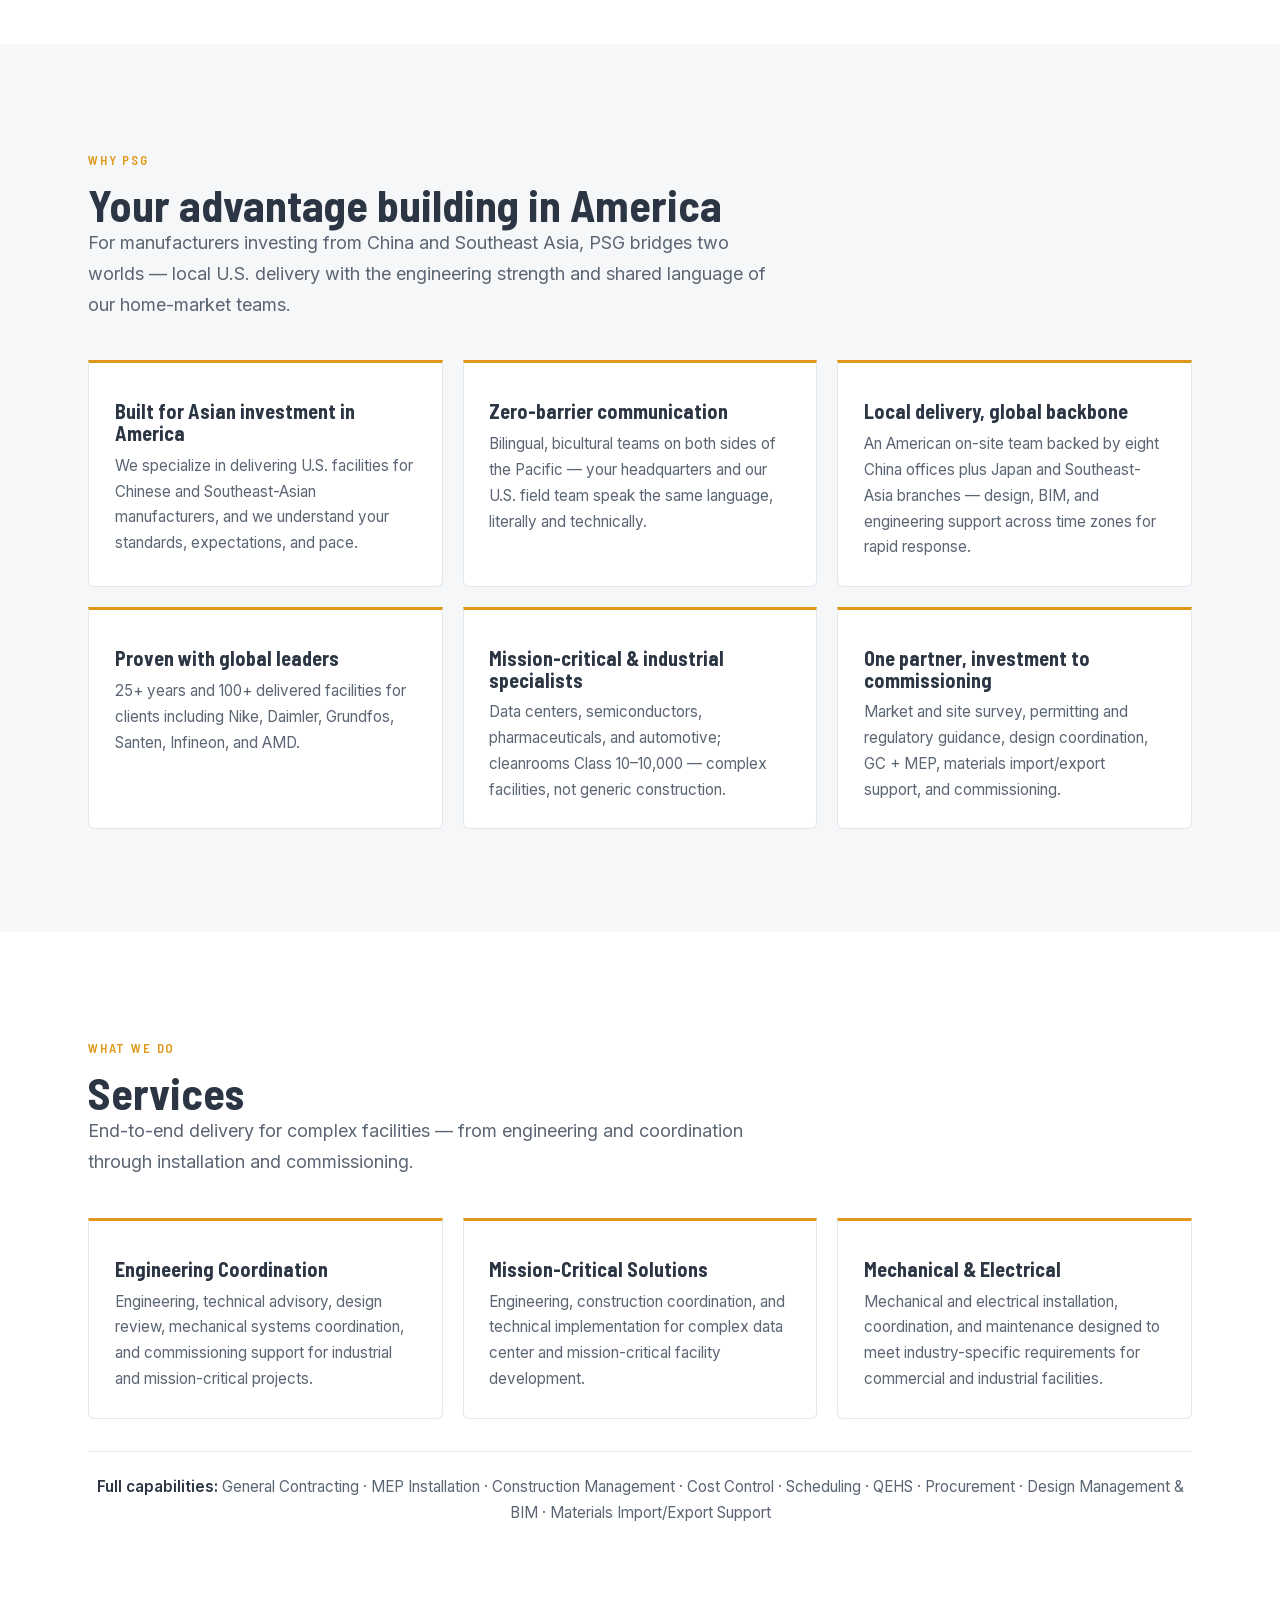
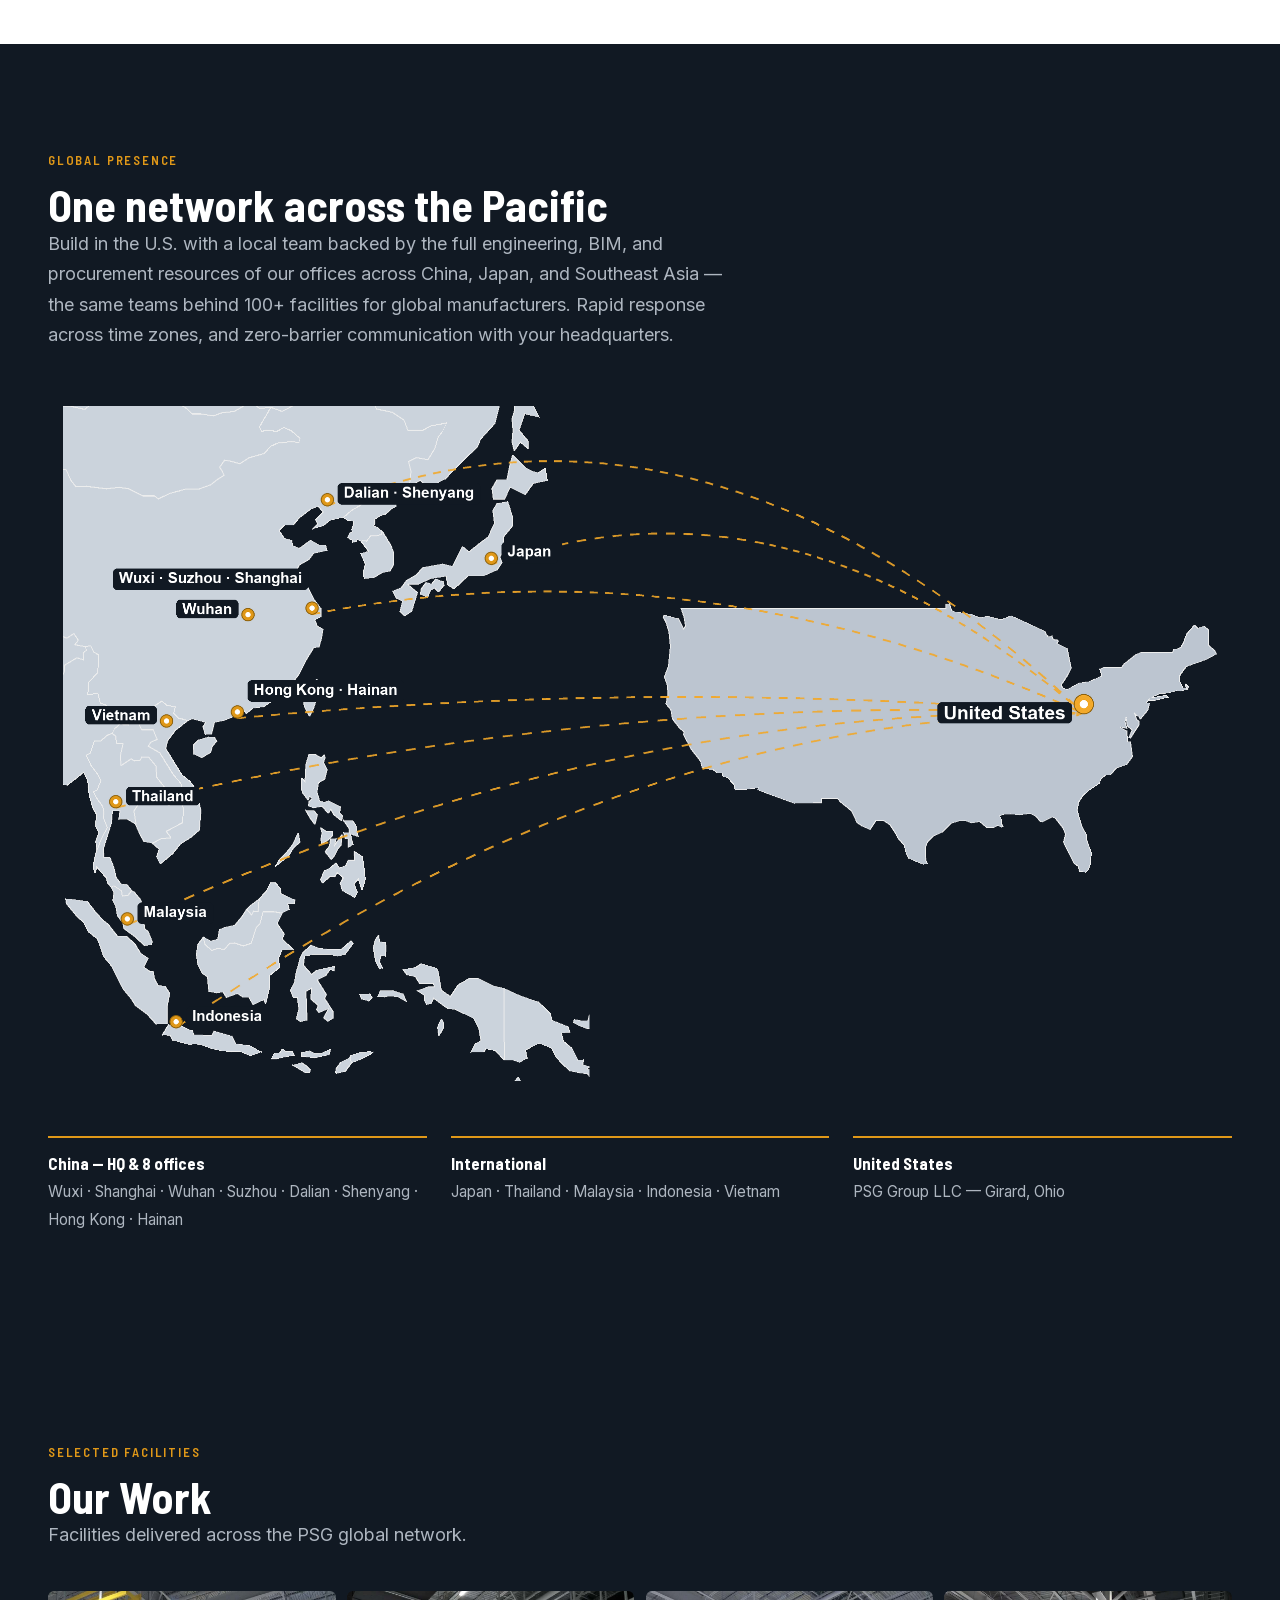
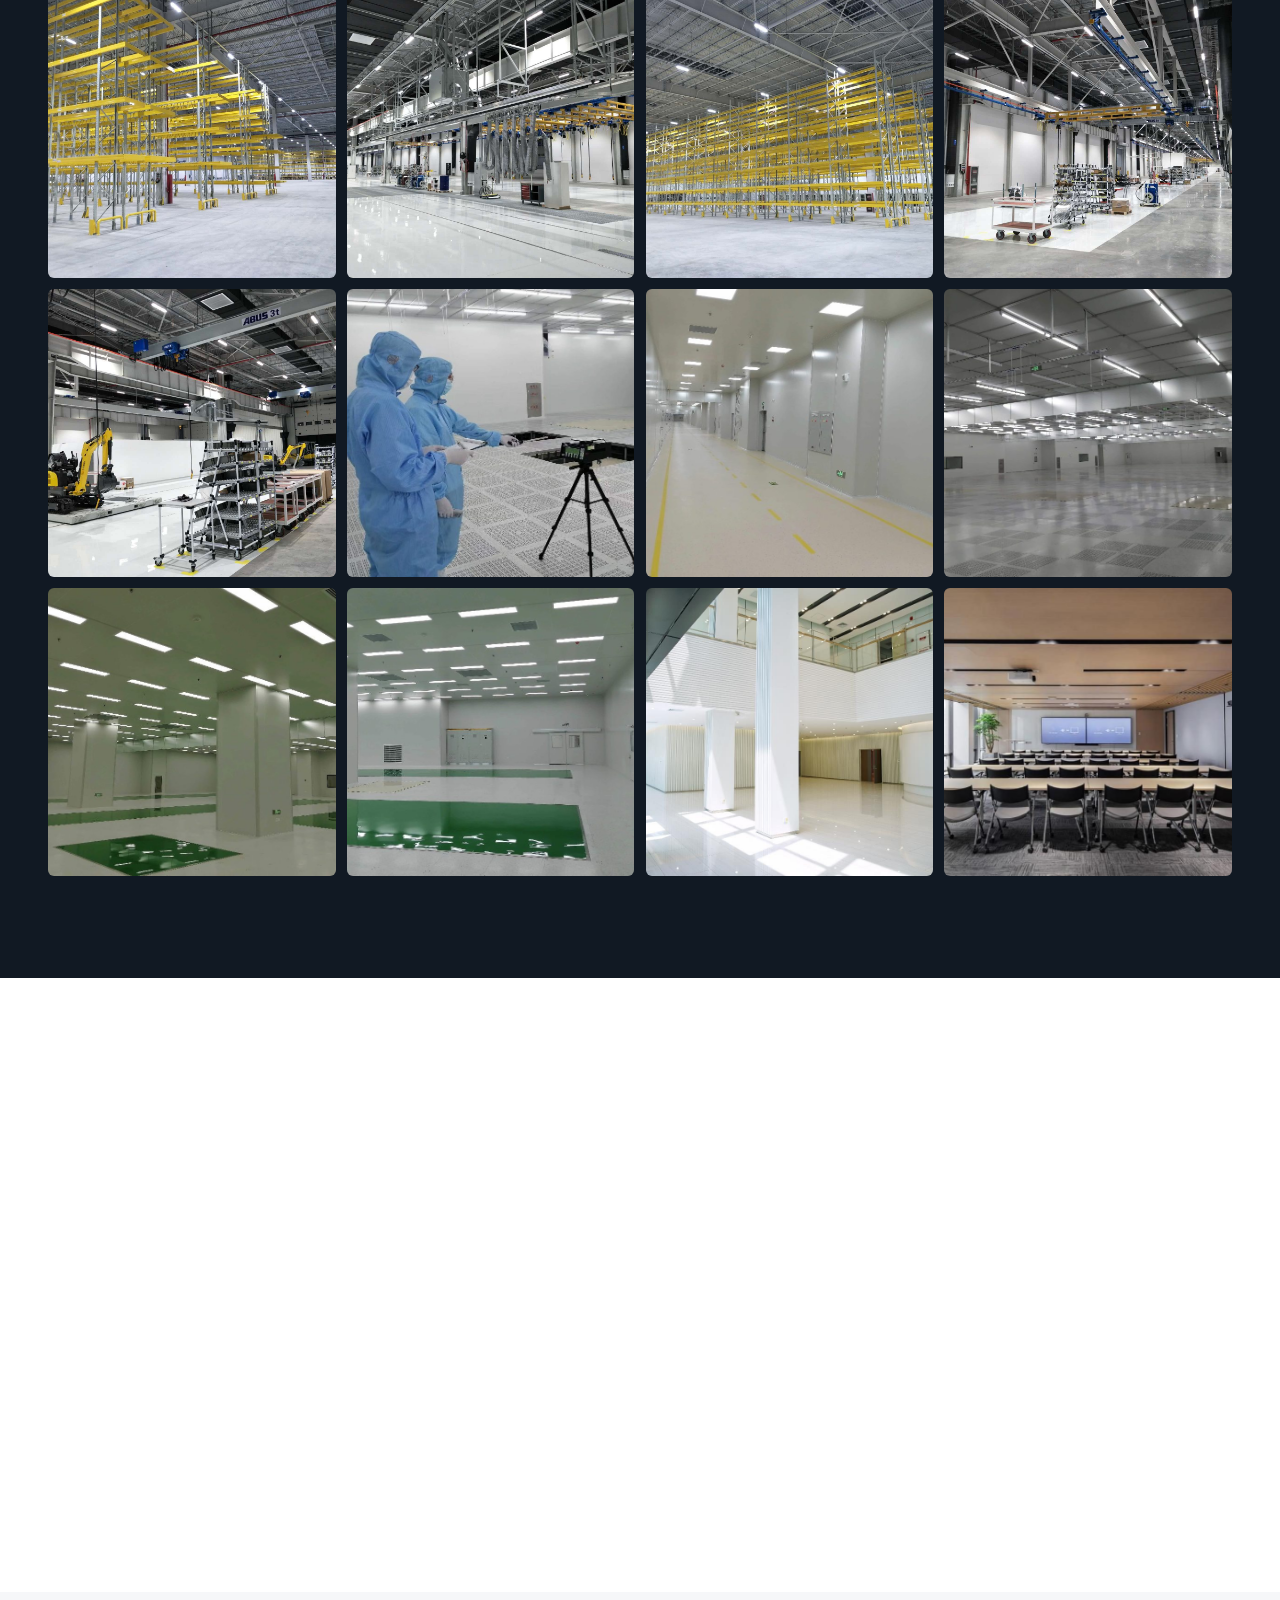
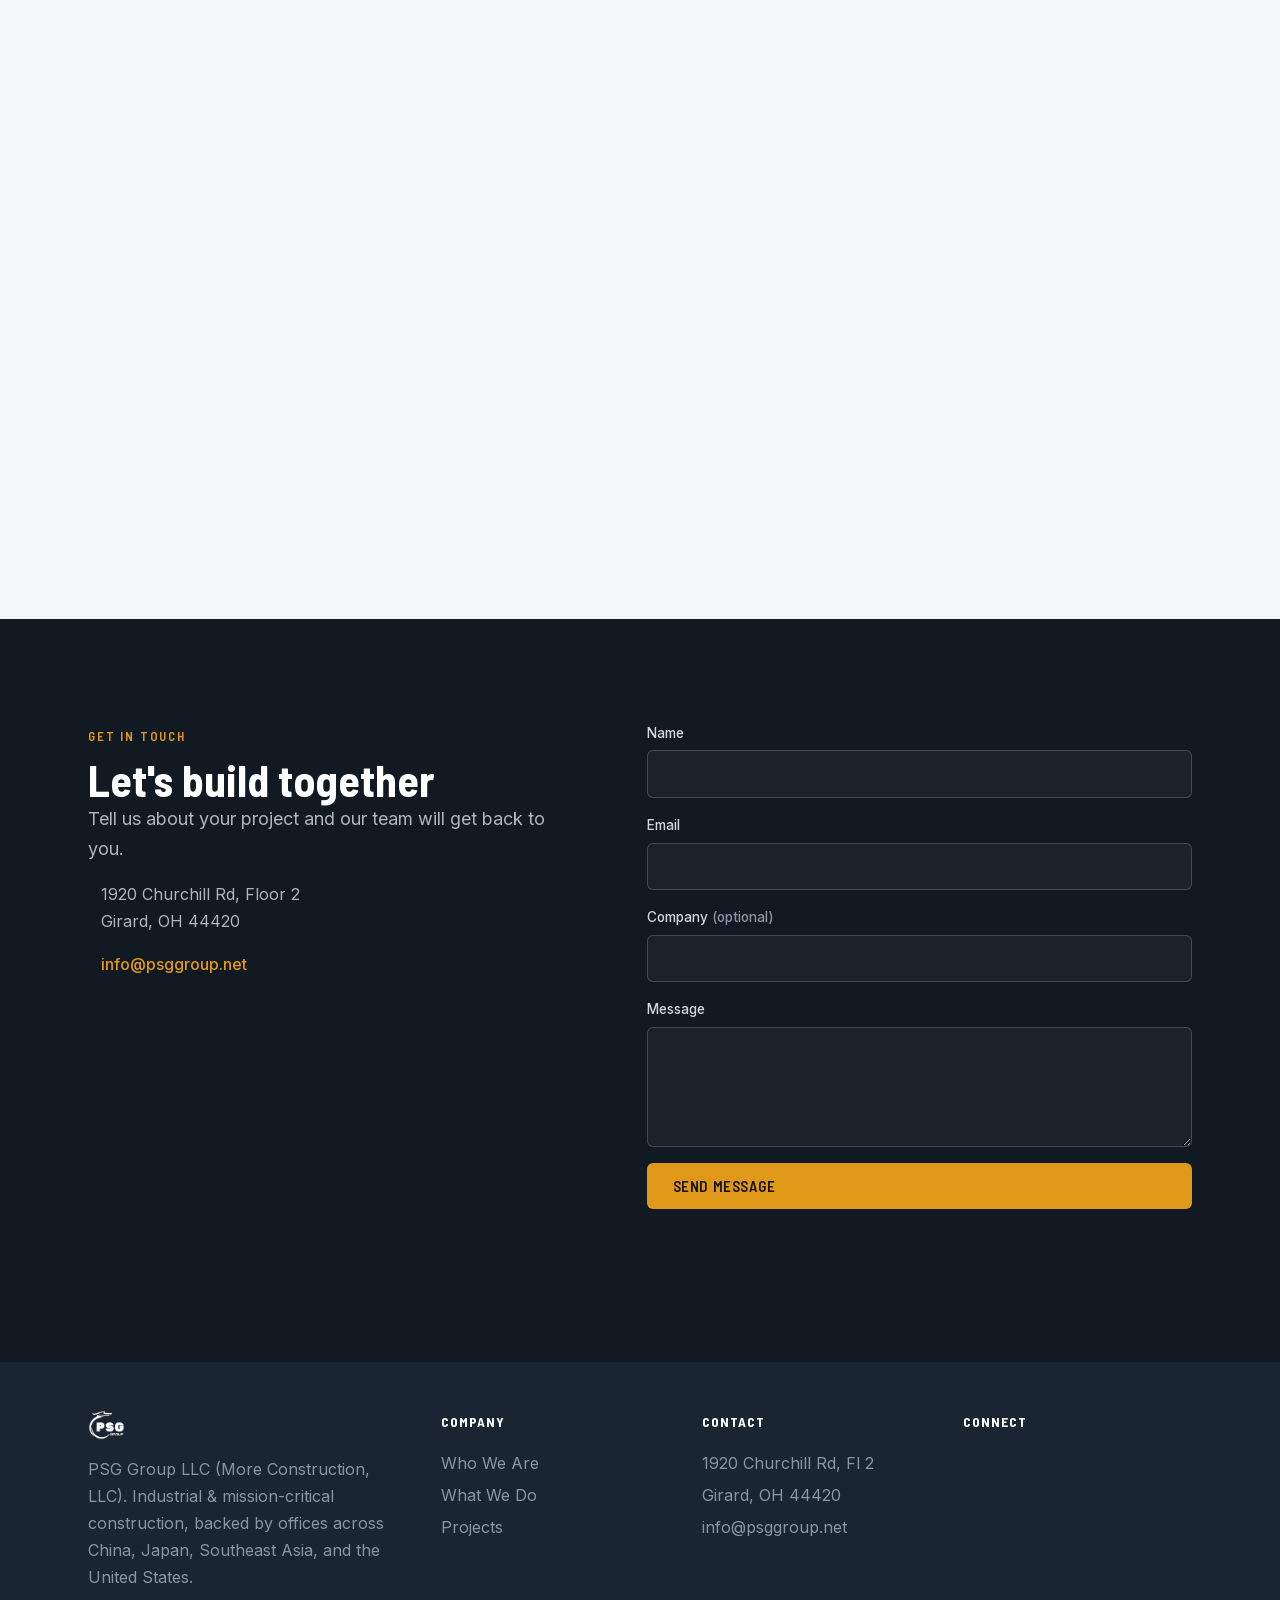
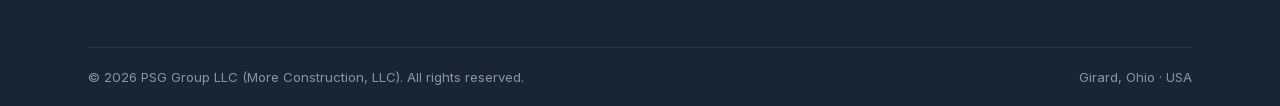
==== commit 020770e1: "Add Global Presence & Why PSG sections; reposition around Asia→US model Adapts the site to PSG's act" ====
--- a/dev/index.html
+++ b/dev/index.html
@@ -34,8 +34,9 @@
     <ul class="nav-links" id="navLinks">
       <button class="nav-close nav-toggle" id="navClose" aria-label="Close menu"><i class="ti ti-x"></i></button>
       <li><a href="#about">Who We Are</a></li>
+      <li><a href="#why">Why PSG</a></li>
+      <li><a href="#global">Global</a></li>
       <li><a href="#services">What We Do</a></li>
-      <li><a href="#projects">Projects</a></li>
       <li><a href="#contact" class="btn btn-gold">Contact</a></li>
     </ul>
   </div>
@@ -50,7 +51,7 @@
   <div class="container hero-inner">
     <span class="eyebrow">Industrial &amp; Mission-Critical Construction</span>
     <h1>Building What Powers Industry</h1>
-    <p>Engineering coordination, mechanical &amp; electrical installation, and commissioning for industrial and mission-critical projects across the United States and worldwide.</p>
+    <p>We help Chinese and Southeast-Asian manufacturers build in the United States — a local U.S. delivery team backed by the engineering strength of PSG's overseas offices.</p>
     <div class="hero-cta">
       <a href="#services" class="btn btn-gold">Our Capabilities</a>
       <a href="#contact" class="btn btn-outline">Contact Us</a>
@@ -64,8 +65,8 @@
   <div class="container stats-grid">
     <div class="stat reveal"><div class="num" data-count="25" data-suffix="+">25+</div><div class="label">Years Experience</div></div>
     <div class="stat reveal"><div class="num" data-count="100" data-suffix="+">100+</div><div class="label">Facilities Delivered</div></div>
-    <div class="stat reveal"><div class="num" data-count="6" data-suffix="+">6+</div><div class="label">Countries</div></div>
-    <div class="stat reveal"><div class="num sm">Luban Prize</div><div class="label">Award-Winning</div></div>
+    <div class="stat reveal"><div class="num" data-count="14">14</div><div class="label">Global Offices</div></div>
+    <div class="stat reveal"><div class="num" data-count="7">7</div><div class="label">Countries</div></div>
   </div>
 </section>
 
@@ -74,9 +75,9 @@
   <div class="container split">
     <div class="reveal">
       <span class="eyebrow">Who We Are</span>
-      <h2 class="h2">A proven industrial builder</h2>
-      <p class="lead">PSG Group LLC (More Construction, LLC) provides engineering, technical advisory, design review, mechanical systems coordination, and commissioning support for industrial and mission-critical projects.</p>
-      <p>With more than 25 years of experience and a track record of 100+ facilities delivered worldwide, PSG originated in Asia and has operated in the United States since 2019 — serving both local and international clients with precision and technical expertise.</p>
+      <h2 class="h2">Two continents, one team</h2>
+      <p class="lead">PSG Group LLC (More Construction, LLC) helps Chinese and Southeast-Asian manufacturers plan, build, and commission facilities in the United States — a local American delivery team working hand-in-hand with our engineering teams overseas.</p>
+      <p>With 25+ years and 100+ facilities delivered worldwide for global manufacturers, PSG has operated in the U.S. since 2019. Clients get local execution plus the full technical depth of our overseas companies — rapid response across time zones and zero-barrier communication with headquarters.</p>
       <div class="tags" aria-label="Industries served">
         <span class="tag">Data Centers</span>
         <span class="tag">Semiconductors</span>
@@ -88,13 +89,56 @@
     </div>
     <figure class="about-map reveal">
       <img src="assets/img/about-map.png" alt="Map of the United States with PSG project locations marked in Washington, California, Arizona, New Mexico, Texas, Illinois, Ohio, Kentucky, North Carolina, South Carolina and New York" loading="lazy">
-      <figcaption>Projects &amp; operations across the United States</figcaption>
+      <figcaption>Nationwide project support across the United States</figcaption>
     </figure>
   </div>
 </section>
 
+<!-- ============ WHY PSG ============ -->
+<section id="why" class="bg-light">
+  <div class="container">
+    <div class="section-head reveal">
+      <span class="eyebrow">Why PSG</span>
+      <h2 class="h2">Your advantage building in America</h2>
+      <p class="lead">For manufacturers investing from China and Southeast Asia, PSG bridges two worlds — local U.S. delivery with the engineering strength and shared language of our home-market teams.</p>
+    </div>
+    <div class="cards">
+      <div class="card reveal">
+        <i class="ti ti-building-factory-2 ic" aria-hidden="true"></i>
+        <h3>Built for Asian investment in America</h3>
+        <p>We specialize in delivering U.S. facilities for Chinese and Southeast-Asian manufacturers, and we understand your standards, expectations, and pace.</p>
+      </div>
+      <div class="card reveal">
+        <i class="ti ti-messages ic" aria-hidden="true"></i>
+        <h3>Zero-barrier communication</h3>
+        <p>Bilingual, bicultural teams on both sides of the Pacific — your headquarters and our U.S. field team speak the same language, literally and technically.</p>
+      </div>
+      <div class="card reveal">
+        <i class="ti ti-world ic" aria-hidden="true"></i>
+        <h3>Local delivery, global backbone</h3>
+        <p>An American on-site team backed by eight China offices plus Japan and Southeast-Asia branches — design, BIM, and engineering support across time zones for rapid response.</p>
+      </div>
+      <div class="card reveal">
+        <i class="ti ti-award ic" aria-hidden="true"></i>
+        <h3>Proven with global leaders</h3>
+        <p>25+ years and 100+ delivered facilities for clients including Nike, Daimler, Grundfos, Santen, Infineon, and AMD.</p>
+      </div>
+      <div class="card reveal">
+        <i class="ti ti-cpu ic" aria-hidden="true"></i>
+        <h3>Mission-critical &amp; industrial specialists</h3>
+        <p>Data centers, semiconductors, pharmaceuticals, and automotive; cleanrooms Class 10–10,000 — complex facilities, not generic construction.</p>
+      </div>
+      <div class="card reveal">
+        <i class="ti ti-route ic" aria-hidden="true"></i>
+        <h3>One partner, investment to commissioning</h3>
+        <p>Market and site survey, permitting and regulatory guidance, design coordination, GC + MEP, materials import/export support, and commissioning.</p>
+      </div>
+    </div>
+  </div>
+</section>
+
 <!-- ============ SERVICES ============ -->
-<section id="services" class="bg-light">
+<section id="services">
   <div class="container">
     <div class="section-head reveal">
       <span class="eyebrow">What We Do</span>
@@ -122,22 +166,41 @@
   </div>
 </section>
 
-<!-- ============ PROJECTS ============ -->
+<!-- ============ GLOBAL PRESENCE ============ -->
+<section id="global" class="bg-dark">
+  <div class="container-wide">
+    <div class="section-head reveal">
+      <span class="eyebrow">Global Presence</span>
+      <h2 class="h2">One network across the Pacific</h2>
+      <p class="lead" style="color:var(--gray-300)">Build in the U.S. with a local team backed by the full engineering, BIM, and procurement resources of our offices across China, Japan, and Southeast Asia — the same teams behind 100+ facilities for global manufacturers. Rapid response across time zones, and zero-barrier communication with your headquarters.</p>
+    </div>
+    <figure class="global-map reveal">
+      <img src="assets/img/global-map.png" alt="World map showing PSG offices across China, Japan, Thailand, Malaysia, Indonesia and Vietnam connected to PSG Group LLC in the United States" loading="lazy">
+    </figure>
+    <div class="offices reveal">
+      <div class="office-col">
+        <h3>China — HQ &amp; 8 offices</h3>
+        <p>Wuxi · Shanghai · Wuhan · Suzhou · Dalian · Shenyang · Hong Kong · Hainan</p>
+      </div>
+      <div class="office-col">
+        <h3>International</h3>
+        <p>Japan · Thailand · Malaysia · Indonesia · Vietnam</p>
+      </div>
+      <div class="office-col">
+        <h3>United States</h3>
+        <p>PSG Group LLC — Girard, Ohio</p>
+      </div>
+    </div>
+  </div>
+</section>
+
+<!-- ============ OUR WORK ============ -->
 <section id="projects" class="bg-dark">
   <div class="container-wide">
     <div class="section-head reveal">
-      <span class="eyebrow">Selected Work</span>
-      <h2 class="h2">Projects</h2>
-      <p class="lead" style="color:var(--gray-300)">Representative U.S. projects, backed by an international portfolio of industrial and mission-critical facilities.</p>
-    </div>
-
-    <div class="proj-grid">
-      <div class="proj-card reveal"><span class="badge">GC</span><h3>H-E-B Distribution Center</h3><p class="meta">Houston, Texas · 120,000 sf</p></div>
-      <div class="proj-card reveal"><span class="badge">MEP</span><h3>GNEM Clean Room</h3><p class="meta">North Carolina · 256,181 sf</p></div>
-      <div class="proj-card reveal"><span class="badge">GC</span><h3>IC Star Solar Manufacturing</h3><p class="meta">Texas · Renovation · 200,000 sf</p></div>
-      <div class="proj-card reveal"><span class="badge">GC</span><h3>SMS Infocomm Wafer Lab</h3><p class="meta">Texas · 40,000 sf</p></div>
-      <div class="proj-card reveal"><span class="badge">MEP</span><h3>Hounen Solar Production Line</h3><p class="meta">South Carolina</p></div>
-      <div class="proj-card reveal"><span class="badge">GC</span><h3>Ameriflo Facility</h3><p class="meta">Tennessee · 100,080 sf</p></div>
+      <span class="eyebrow">Selected Facilities</span>
+      <h2 class="h2">Our Work</h2>
+      <p class="lead" style="color:var(--gray-300)">Facilities delivered across the PSG global network.</p>
     </div>
 
     <div class="gallery reveal" id="gallery">
@@ -251,7 +314,7 @@
     <div class="footer-grid">
       <div>
         <img src="assets/logo/psg-logo-white.png" alt="PSG Group">
-        <p>PSG Group LLC (More Construction, LLC). Industrial &amp; mission-critical construction. 25+ years delivering complex facilities worldwide.</p>
+        <p>PSG Group LLC (More Construction, LLC). Industrial &amp; mission-critical construction, backed by offices across China, Japan, Southeast Asia, and the United States.</p>
       </div>
       <div>
         <h4>Company</h4>
--- a/dev/assets/css/styles.css
+++ b/dev/assets/css/styles.css
@@ -178,6 +178,15 @@
 .client-logo img{max-height:48px; max-width:150px; width:auto; object-fit:contain; filter:grayscale(1); opacity:.65; transition:filter .25s ease, opacity .25s ease}
 .client:hover .client-logo img{filter:none; opacity:1}
 .client-name{font-family:var(--font-display); font-weight:600; font-size:.85rem; letter-spacing:.05em; text-transform:uppercase; color:var(--gray-600)}
+
+/* ============ GLOBAL PRESENCE ============ */
+.global-map{margin:0 0 2.5rem}
+.global-map img{width:100%; height:auto; display:block}
+.offices{display:grid; grid-template-columns:repeat(3,1fr); gap:1.5rem}
+@media (max-width:820px){.offices{grid-template-columns:1fr}}
+.office-col{border-top:2px solid var(--gold); padding-top:1rem}
+.office-col h3{font-size:1.05rem; color:#fff; margin:0 0 .4rem}
+.office-col p{color:var(--gray-300); font-size:.95rem; margin:0; line-height:1.8}
 
 /* ============ OFFICE ============ */
 .office-photos{display:grid; grid-template-columns:1fr 1fr; gap:.7rem}
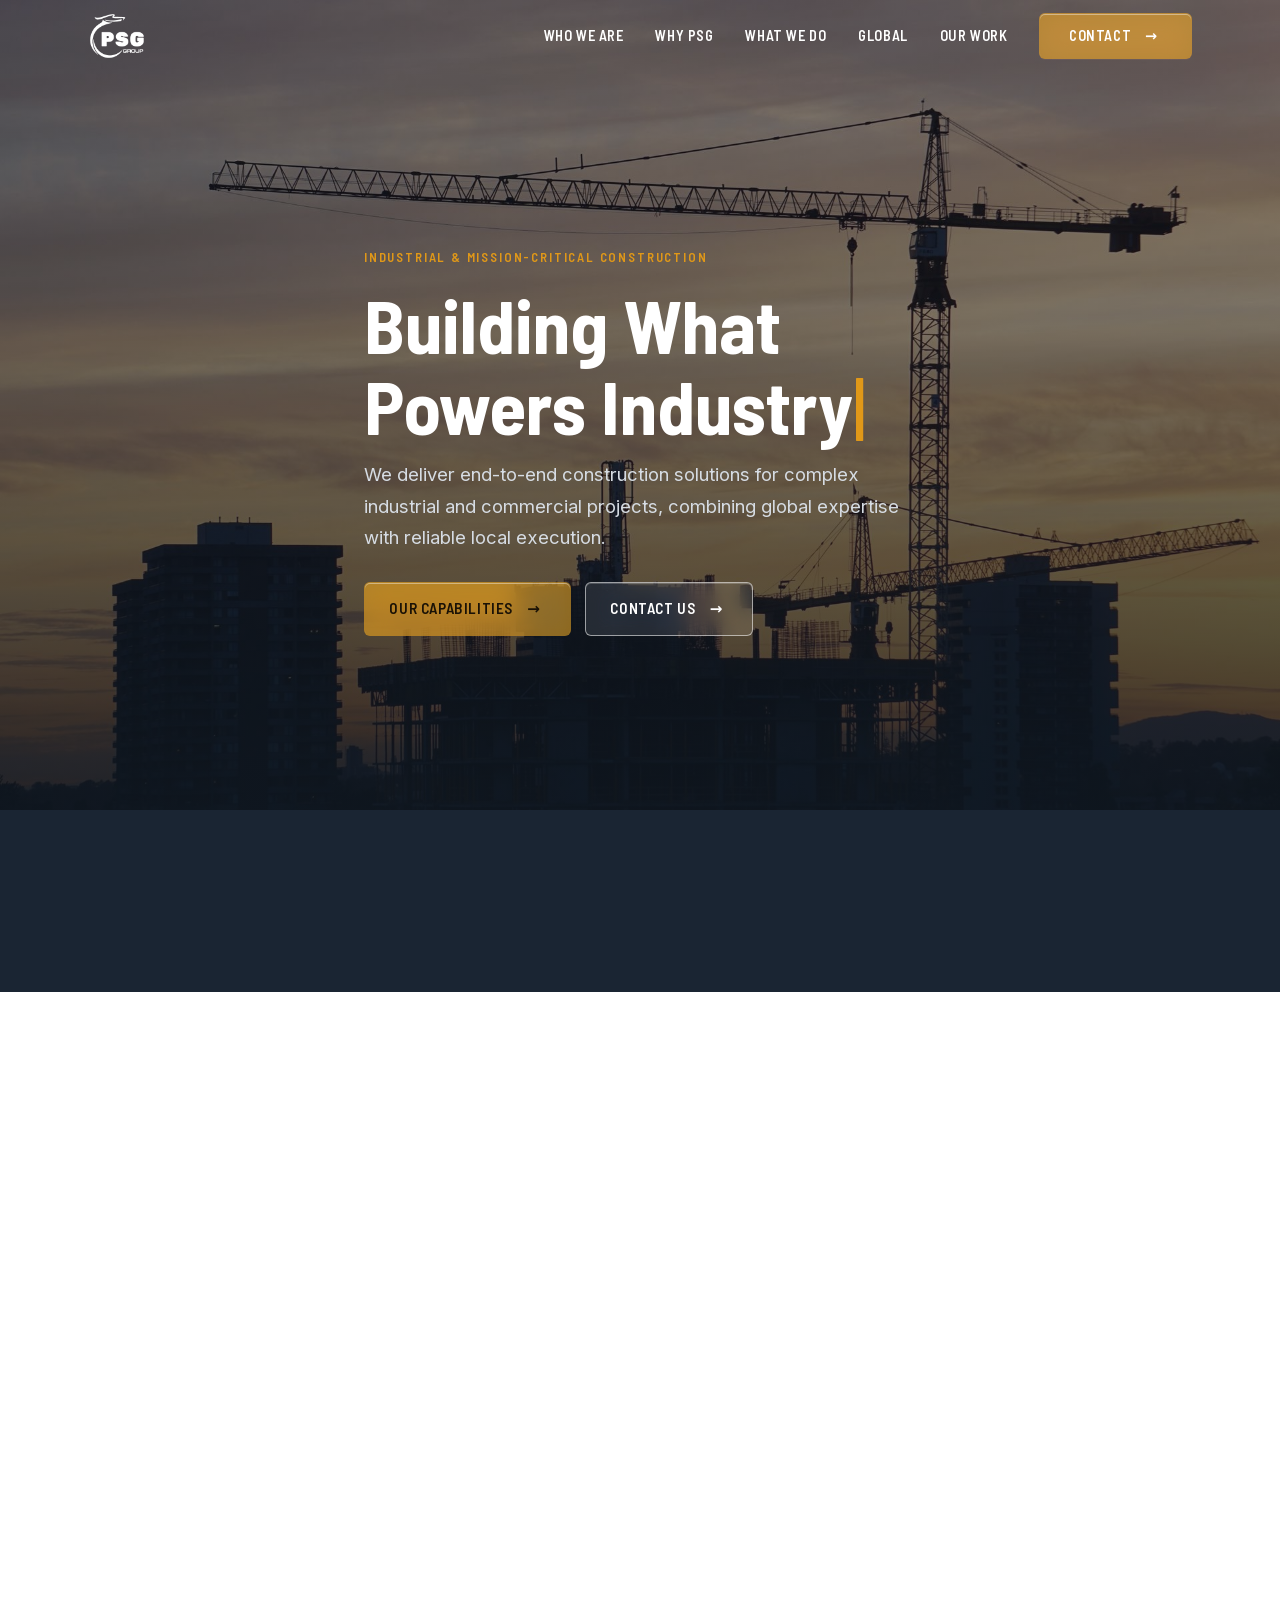
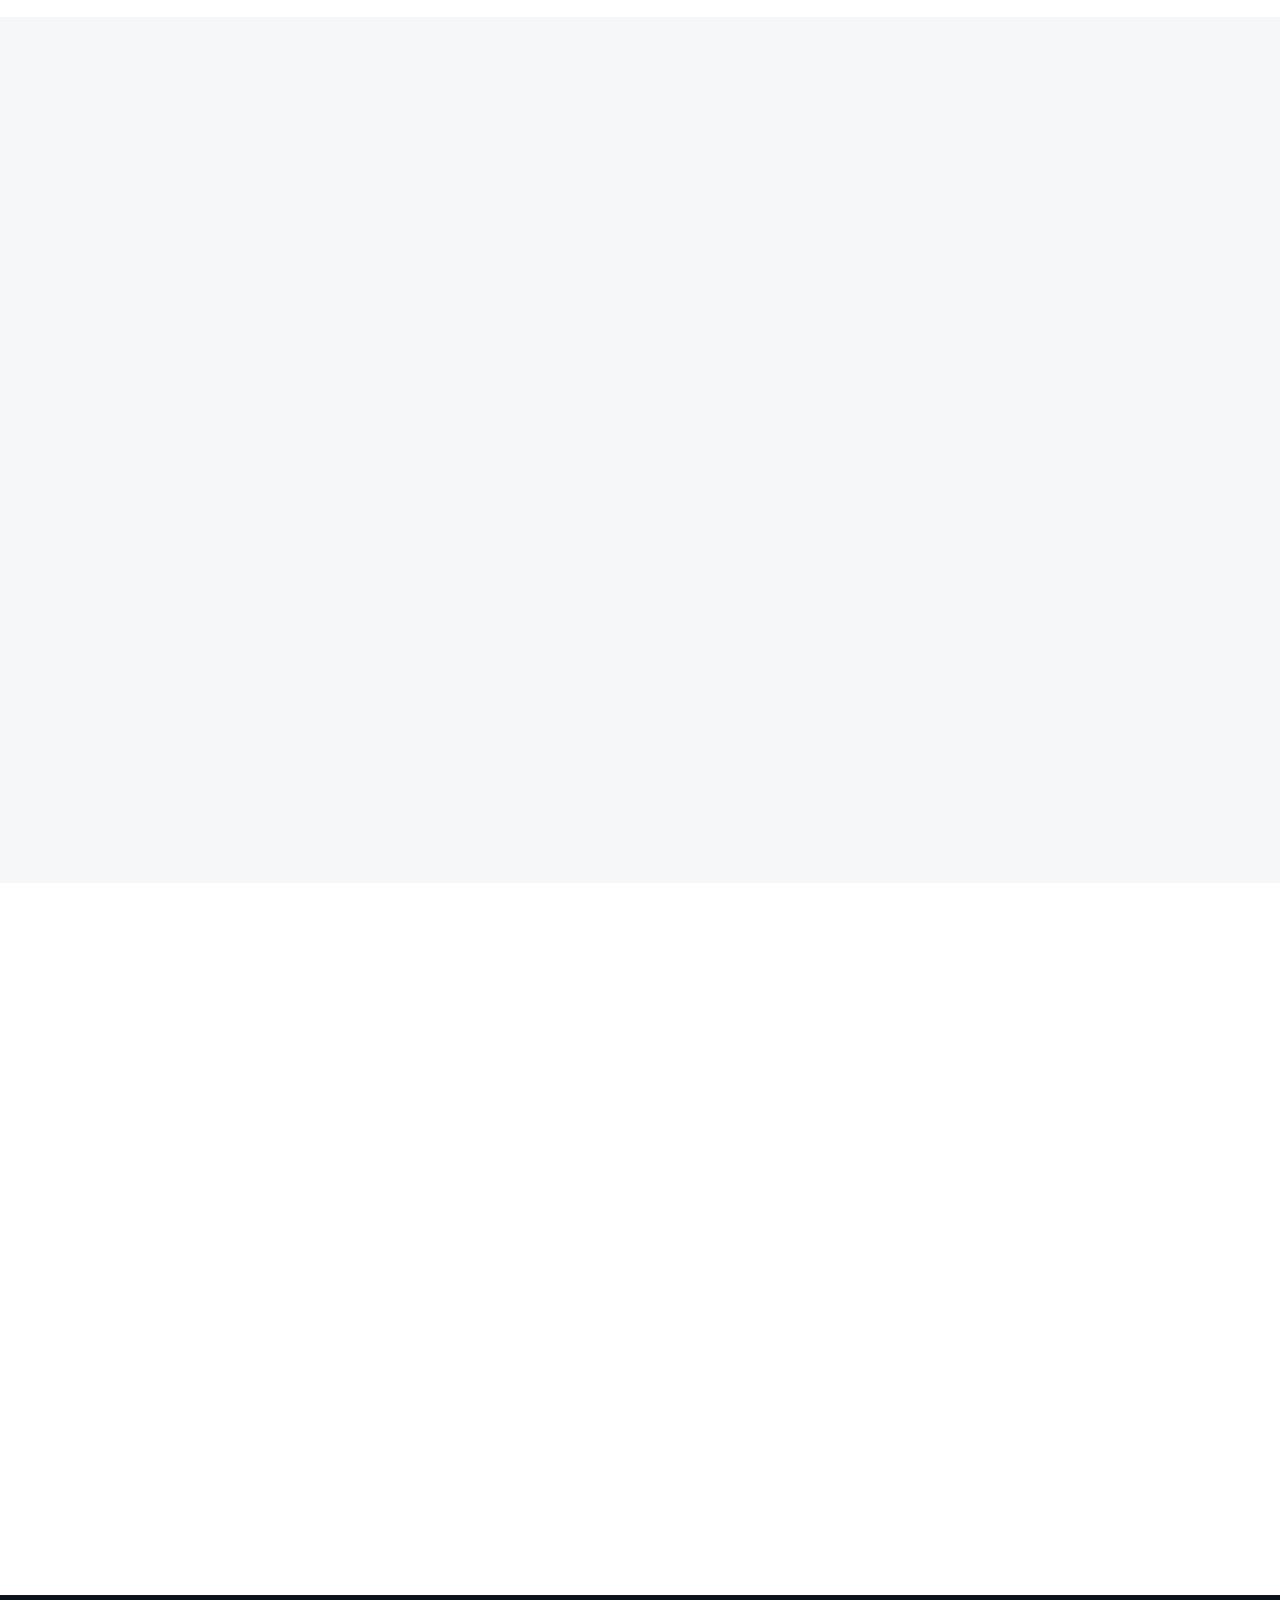
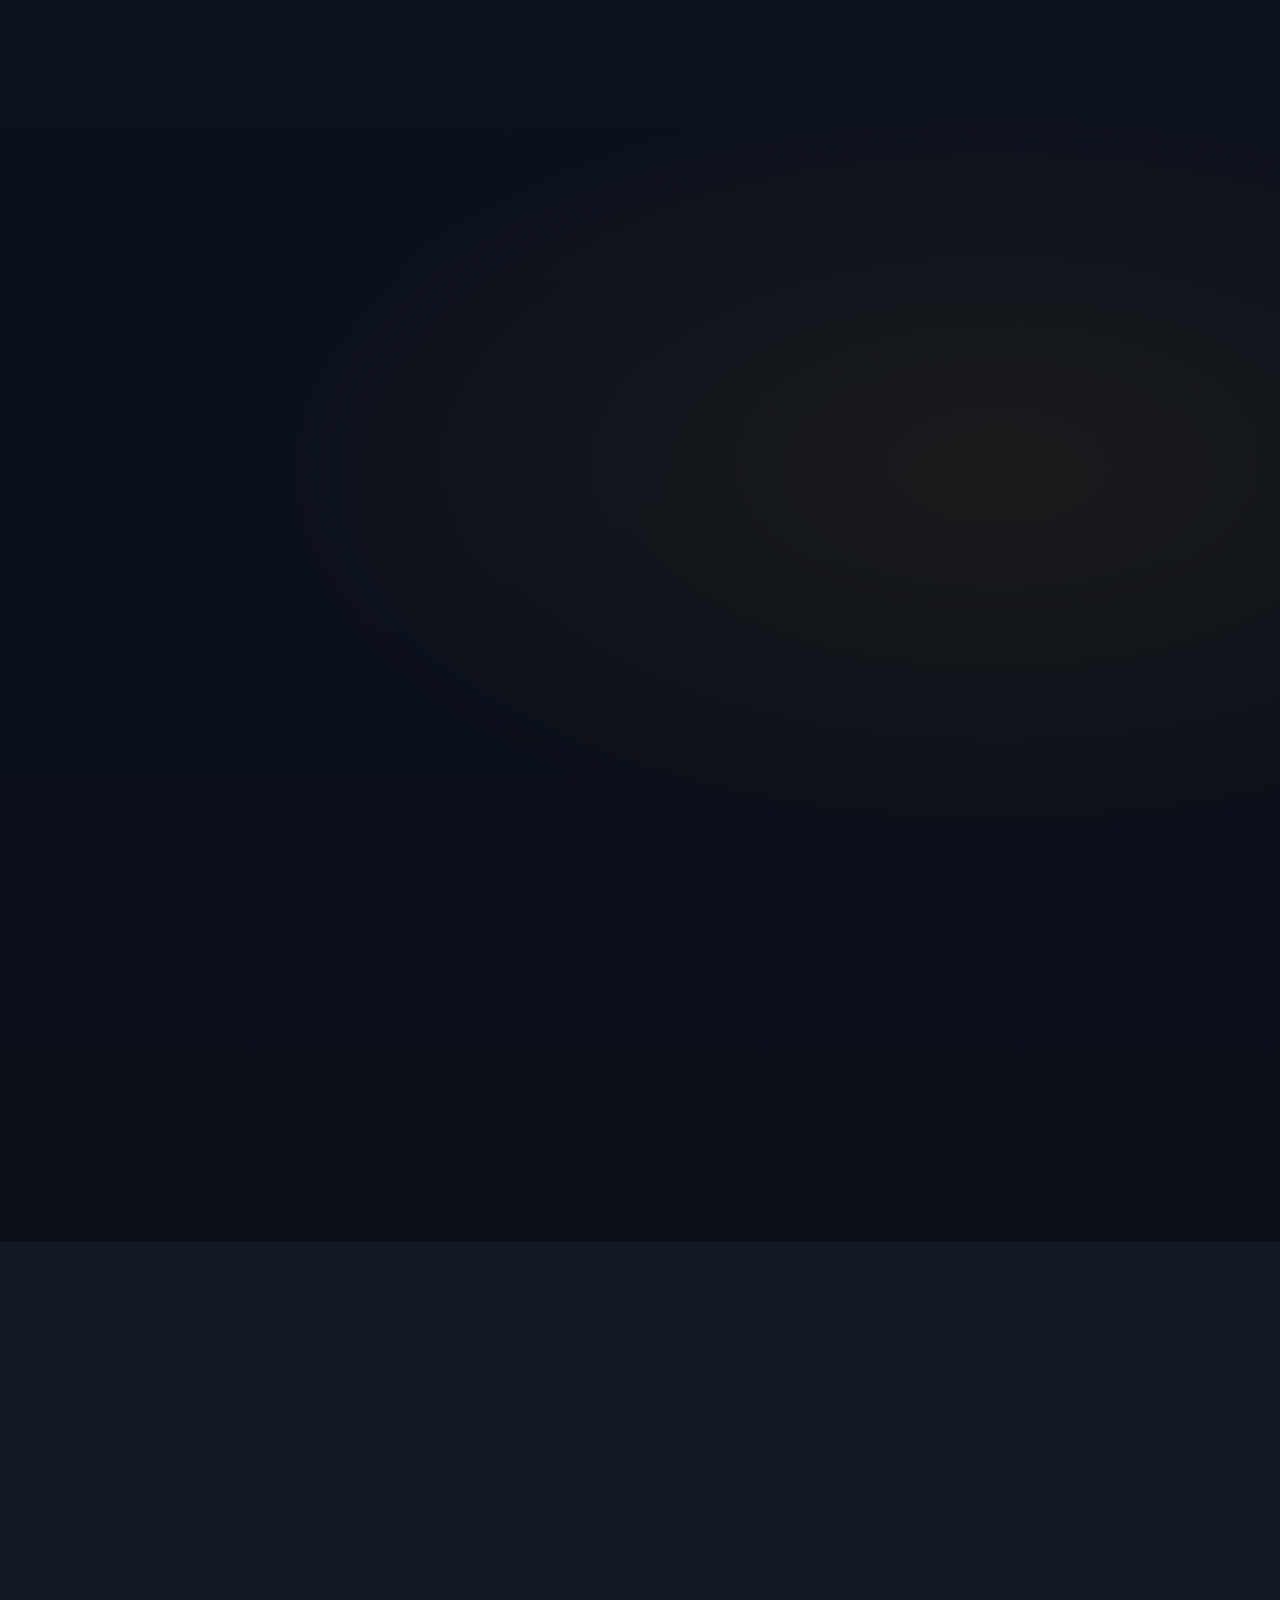
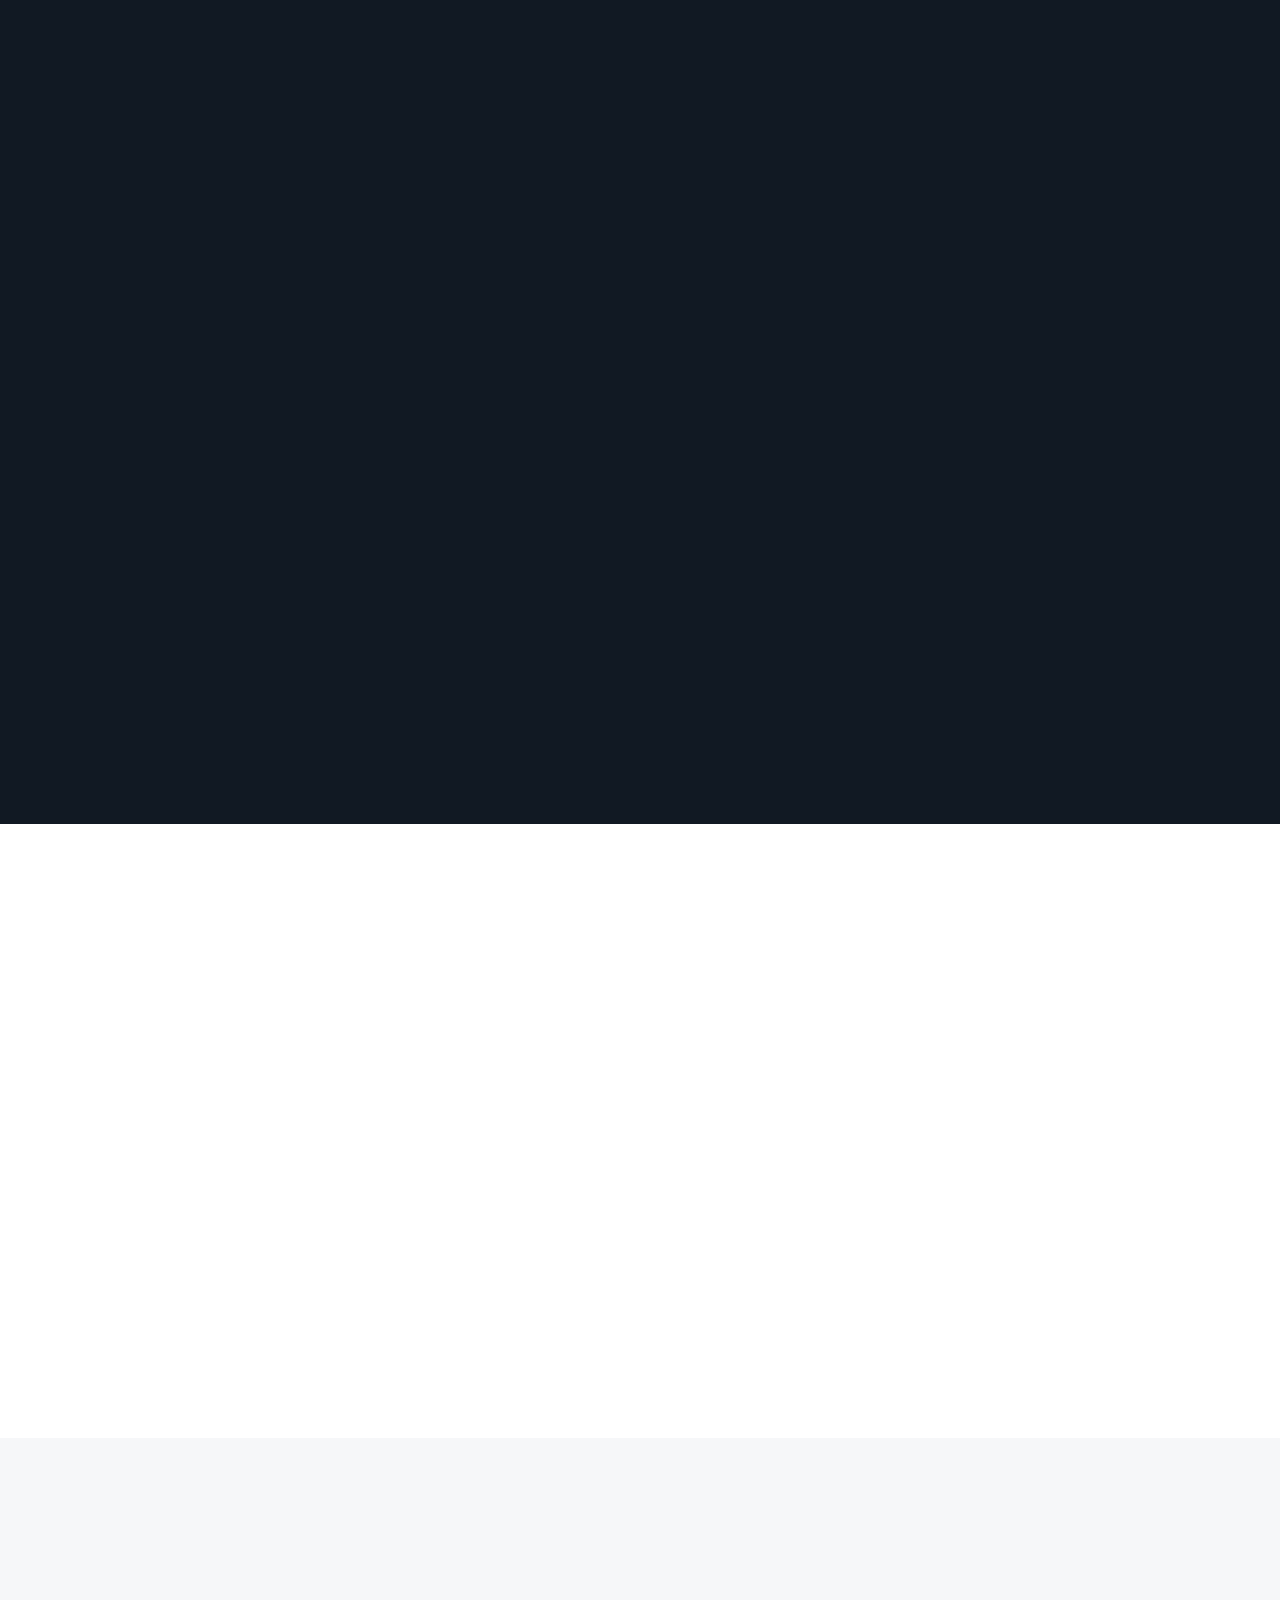
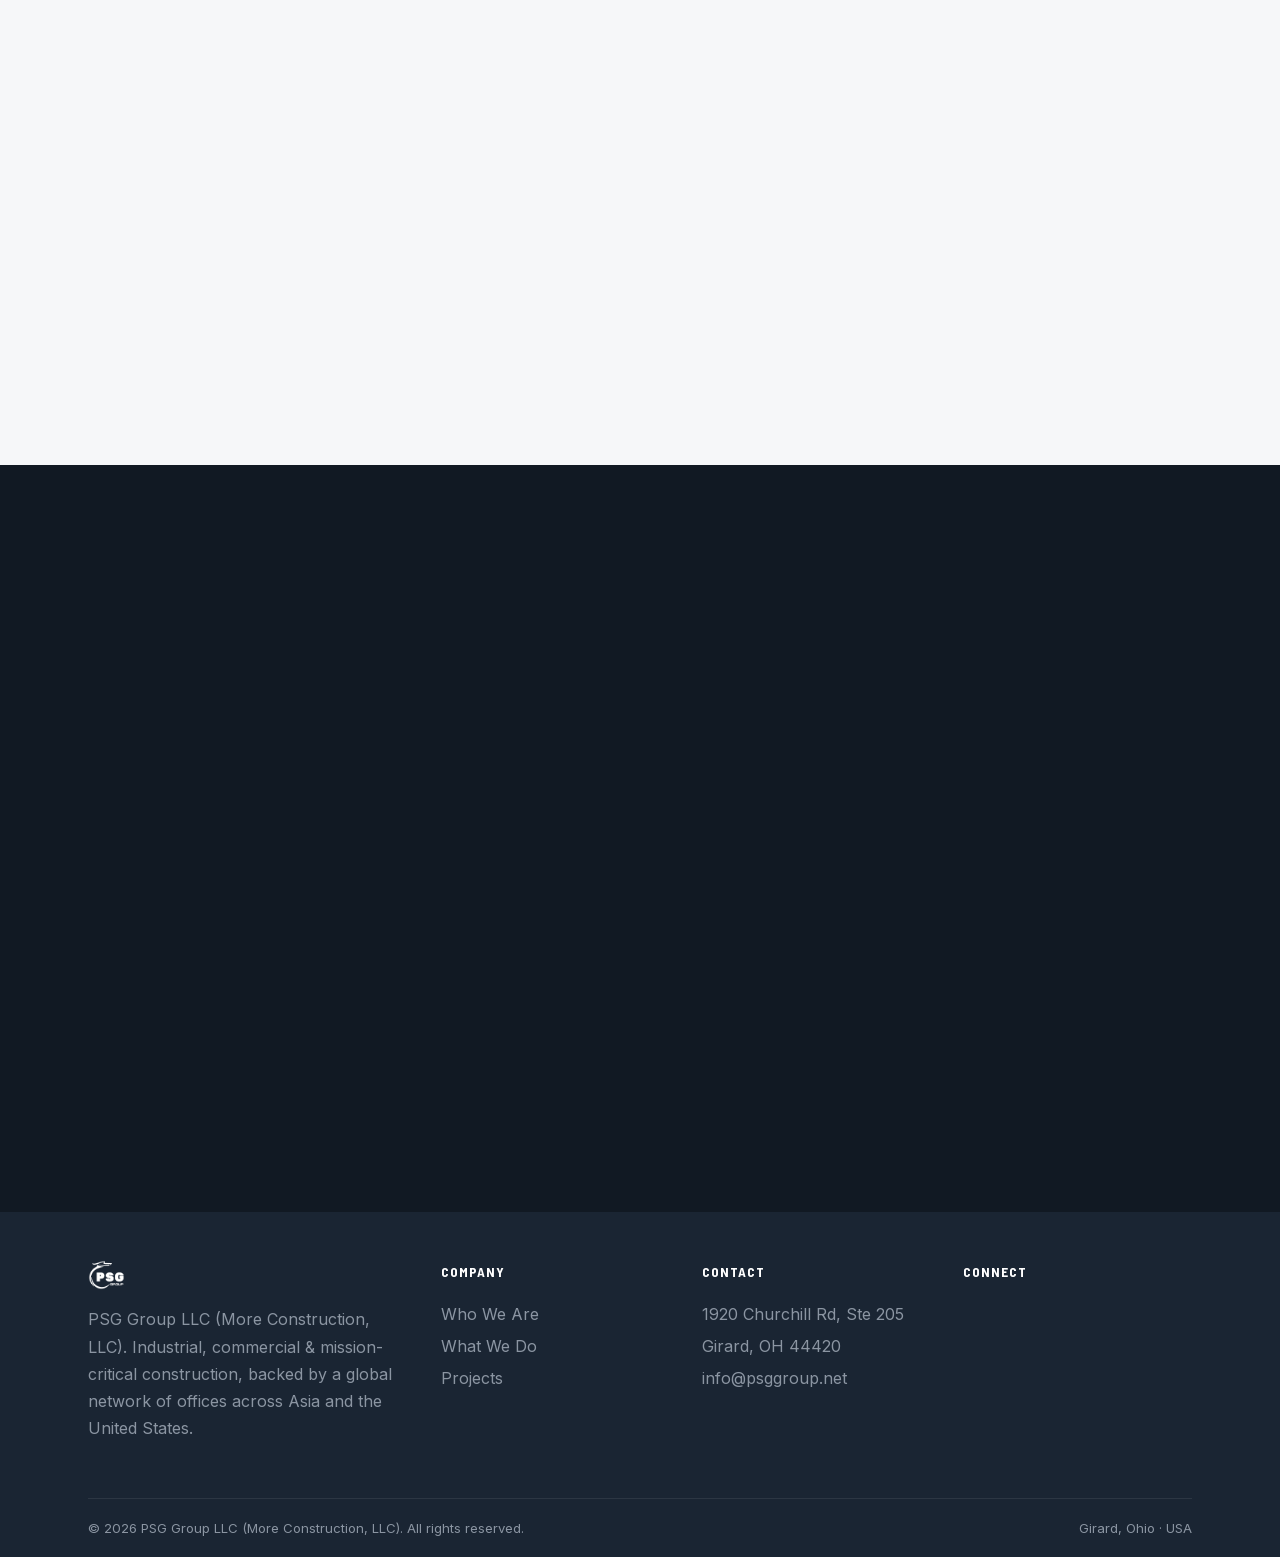
==== commit 2c081295: "Refine Global Network section, broaden positioning, add motion polish Content - Remove explicit Chin" ====
--- a/dev/index.html
+++ b/dev/index.html
@@ -1,359 +1,511 @@
 <!DOCTYPE html>
 <html lang="en">
+
 <head>
-<meta charset="UTF-8">
-<meta name="viewport" content="width=device-width, initial-scale=1.0">
-<title>PSG Group LLC | Industrial &amp; Mission-Critical Construction</title>
-<meta name="description" content="PSG Group LLC (More Construction, LLC) delivers engineering coordination, MEP installation, and commissioning for industrial and mission-critical projects across the U.S. and worldwide.">
-
-<!-- Favicons -->
-<link rel="icon" href="assets/logo/favicon.ico" sizes="any">
-<link rel="icon" type="image/png" sizes="32x32" href="assets/logo/favicon-32.png">
-<link rel="icon" type="image/png" sizes="16x16" href="assets/logo/favicon-16.png">
-<link rel="apple-touch-icon" href="assets/logo/apple-touch-icon.png">
-
-<!-- Open Graph -->
-<meta property="og:title" content="PSG Group LLC | Industrial &amp; Mission-Critical Construction">
-<meta property="og:description" content="Engineering coordination, MEP installation, and commissioning for industrial and mission-critical projects.">
-<meta property="og:type" content="website">
-<meta property="og:url" content="https://psggroup.net/">
-<meta property="og:image" content="https://psggroup.net/assets/img/hero-construction.jpg">
-
-<link rel="stylesheet" href="assets/css/styles.css">
-<link rel="stylesheet" href="https://cdn.jsdelivr.net/npm/@tabler/icons-webfont@3.7.0/dist/tabler-icons.min.css">
+  <meta charset="UTF-8">
+  <meta name="viewport" content="width=device-width, initial-scale=1.0">
+  <title>PSG Group LLC | Industrial &amp; Mission-Critical Construction</title>
+  <meta name="description"
+    content="PSG Group LLC (More Construction, LLC) delivers engineering coordination, MEP installation, and commissioning for industrial, commercial, and mission-critical projects across the U.S. and worldwide.">
+
+  <!-- Favicons -->
+  <link rel="icon" href="assets/logo/favicon.ico" sizes="any">
+  <link rel="icon" type="image/png" sizes="32x32" href="assets/logo/favicon-32.png">
+  <link rel="icon" type="image/png" sizes="16x16" href="assets/logo/favicon-16.png">
+  <link rel="apple-touch-icon" href="assets/logo/apple-touch-icon.png">
+
+  <!-- Open Graph -->
+  <meta property="og:title" content="PSG Group LLC | Industrial &amp; Mission-Critical Construction">
+  <meta property="og:description"
+    content="Engineering coordination, MEP installation, and commissioning for industrial, commercial, and mission-critical projects.">
+  <meta property="og:type" content="website">
+  <meta property="og:url" content="https://psggroup.net/">
+  <meta property="og:image" content="https://psggroup.net/assets/img/hero-construction.jpg">
+
+  <link rel="stylesheet" href="assets/css/styles.css">
+  <link rel="stylesheet" href="https://cdn.jsdelivr.net/npm/@tabler/icons-webfont@3.7.0/dist/tabler-icons.min.css">
 </head>
+
 <body id="top">
 
-<!-- ============ HEADER ============ -->
-<header class="site-header" id="header">
-  <div class="container nav">
-    <a href="#top" class="nav-logo" aria-label="PSG Group home">
-      <img src="assets/logo/psg-logo-white.png" alt="PSG Group">
-    </a>
-    <button class="nav-toggle" id="navToggle" aria-label="Open menu" aria-expanded="false"><i class="ti ti-menu-2"></i></button>
-    <ul class="nav-links" id="navLinks">
-      <button class="nav-close nav-toggle" id="navClose" aria-label="Close menu"><i class="ti ti-x"></i></button>
-      <li><a href="#about">Who We Are</a></li>
-      <li><a href="#why">Why PSG</a></li>
-      <li><a href="#global">Global</a></li>
-      <li><a href="#services">What We Do</a></li>
-      <li><a href="#contact" class="btn btn-gold">Contact</a></li>
-    </ul>
-  </div>
-</header>
-
-<!-- ============ HERO ============ -->
-<section class="hero" aria-label="Introduction">
-  <div class="hero-bg">
-    <!-- Hero image: large-scale construction (Pexels, free license). Swap freely. -->
-    <img src="assets/img/hero-construction.jpg" alt="Large-scale construction site with tower cranes" fetchpriority="high">
-  </div>
-  <div class="container hero-inner">
-    <span class="eyebrow">Industrial &amp; Mission-Critical Construction</span>
-    <h1>Building What Powers Industry</h1>
-    <p>We help Chinese and Southeast-Asian manufacturers build in the United States — a local U.S. delivery team backed by the engineering strength of PSG's overseas offices.</p>
-    <div class="hero-cta">
-      <a href="#services" class="btn btn-gold">Our Capabilities</a>
-      <a href="#contact" class="btn btn-outline">Contact Us</a>
-    </div>
-  </div>
-  <a href="#stats" class="scroll-cue" aria-label="Scroll down"><i class="ti ti-chevron-down"></i></a>
-</section>
-
-<!-- ============ STATS ============ -->
-<section class="stats" id="stats" style="padding:0">
-  <div class="container stats-grid">
-    <div class="stat reveal"><div class="num" data-count="25" data-suffix="+">25+</div><div class="label">Years Experience</div></div>
-    <div class="stat reveal"><div class="num" data-count="100" data-suffix="+">100+</div><div class="label">Facilities Delivered</div></div>
-    <div class="stat reveal"><div class="num" data-count="14">14</div><div class="label">Global Offices</div></div>
-    <div class="stat reveal"><div class="num" data-count="7">7</div><div class="label">Countries</div></div>
-  </div>
-</section>
-
-<!-- ============ ABOUT ============ -->
-<section id="about">
-  <div class="container split">
-    <div class="reveal">
-      <span class="eyebrow">Who We Are</span>
-      <h2 class="h2">Two continents, one team</h2>
-      <p class="lead">PSG Group LLC (More Construction, LLC) helps Chinese and Southeast-Asian manufacturers plan, build, and commission facilities in the United States — a local American delivery team working hand-in-hand with our engineering teams overseas.</p>
-      <p>With 25+ years and 100+ facilities delivered worldwide for global manufacturers, PSG has operated in the U.S. since 2019. Clients get local execution plus the full technical depth of our overseas companies — rapid response across time zones and zero-barrier communication with headquarters.</p>
-      <div class="tags" aria-label="Industries served">
-        <span class="tag">Data Centers</span>
-        <span class="tag">Semiconductors</span>
-        <span class="tag">Pharmaceutical</span>
-        <span class="tag">Automotive</span>
-        <span class="tag">Chemical</span>
-        <span class="tag">Logistics</span>
-      </div>
-    </div>
-    <figure class="about-map reveal">
-      <img src="assets/img/about-map.png" alt="Map of the United States with PSG project locations marked in Washington, California, Arizona, New Mexico, Texas, Illinois, Ohio, Kentucky, North Carolina, South Carolina and New York" loading="lazy">
-      <figcaption>Nationwide project support across the United States</figcaption>
-    </figure>
-  </div>
-</section>
-
-<!-- ============ WHY PSG ============ -->
-<section id="why" class="bg-light">
-  <div class="container">
-    <div class="section-head reveal">
-      <span class="eyebrow">Why PSG</span>
-      <h2 class="h2">Your advantage building in America</h2>
-      <p class="lead">For manufacturers investing from China and Southeast Asia, PSG bridges two worlds — local U.S. delivery with the engineering strength and shared language of our home-market teams.</p>
-    </div>
-    <div class="cards">
-      <div class="card reveal">
-        <i class="ti ti-building-factory-2 ic" aria-hidden="true"></i>
-        <h3>Built for Asian investment in America</h3>
-        <p>We specialize in delivering U.S. facilities for Chinese and Southeast-Asian manufacturers, and we understand your standards, expectations, and pace.</p>
-      </div>
-      <div class="card reveal">
-        <i class="ti ti-messages ic" aria-hidden="true"></i>
-        <h3>Zero-barrier communication</h3>
-        <p>Bilingual, bicultural teams on both sides of the Pacific — your headquarters and our U.S. field team speak the same language, literally and technically.</p>
-      </div>
-      <div class="card reveal">
-        <i class="ti ti-world ic" aria-hidden="true"></i>
-        <h3>Local delivery, global backbone</h3>
-        <p>An American on-site team backed by eight China offices plus Japan and Southeast-Asia branches — design, BIM, and engineering support across time zones for rapid response.</p>
-      </div>
-      <div class="card reveal">
-        <i class="ti ti-award ic" aria-hidden="true"></i>
-        <h3>Proven with global leaders</h3>
-        <p>25+ years and 100+ delivered facilities for clients including Nike, Daimler, Grundfos, Santen, Infineon, and AMD.</p>
-      </div>
-      <div class="card reveal">
-        <i class="ti ti-cpu ic" aria-hidden="true"></i>
-        <h3>Mission-critical &amp; industrial specialists</h3>
-        <p>Data centers, semiconductors, pharmaceuticals, and automotive; cleanrooms Class 10–10,000 — complex facilities, not generic construction.</p>
-      </div>
-      <div class="card reveal">
-        <i class="ti ti-route ic" aria-hidden="true"></i>
-        <h3>One partner, investment to commissioning</h3>
-        <p>Market and site survey, permitting and regulatory guidance, design coordination, GC + MEP, materials import/export support, and commissioning.</p>
-      </div>
-    </div>
-  </div>
-</section>
-
-<!-- ============ SERVICES ============ -->
-<section id="services">
-  <div class="container">
-    <div class="section-head reveal">
-      <span class="eyebrow">What We Do</span>
-      <h2 class="h2">Services</h2>
-      <p class="lead">End-to-end delivery for complex facilities — from engineering and coordination through installation and commissioning.</p>
-    </div>
-    <div class="cards">
-      <div class="card reveal">
-        <i class="ti ti-ruler-measure ic" aria-hidden="true"></i>
-        <h3>Engineering Coordination</h3>
-        <p>Engineering, technical advisory, design review, mechanical systems coordination, and commissioning support for industrial and mission-critical projects.</p>
-      </div>
-      <div class="card reveal">
-        <i class="ti ti-server-2 ic" aria-hidden="true"></i>
-        <h3>Mission-Critical Solutions</h3>
-        <p>Engineering, construction coordination, and technical implementation for complex data center and mission-critical facility development.</p>
-      </div>
-      <div class="card reveal">
-        <i class="ti ti-bolt ic" aria-hidden="true"></i>
-        <h3>Mechanical &amp; Electrical</h3>
-        <p>Mechanical and electrical installation, coordination, and maintenance designed to meet industry-specific requirements for commercial and industrial facilities.</p>
-      </div>
-    </div>
-    <p class="cap-strip reveal"><b>Full capabilities:</b> General Contracting · MEP Installation · Construction Management · Cost Control · Scheduling · QEHS · Procurement · Design Management &amp; BIM · Materials Import/Export Support</p>
-  </div>
-</section>
-
-<!-- ============ GLOBAL PRESENCE ============ -->
-<section id="global" class="bg-dark">
-  <div class="container-wide">
-    <div class="section-head reveal">
-      <span class="eyebrow">Global Presence</span>
-      <h2 class="h2">One network across the Pacific</h2>
-      <p class="lead" style="color:var(--gray-300)">Build in the U.S. with a local team backed by the full engineering, BIM, and procurement resources of our offices across China, Japan, and Southeast Asia — the same teams behind 100+ facilities for global manufacturers. Rapid response across time zones, and zero-barrier communication with your headquarters.</p>
-    </div>
-    <figure class="global-map reveal">
-      <img src="assets/img/global-map.png" alt="World map showing PSG offices across China, Japan, Thailand, Malaysia, Indonesia and Vietnam connected to PSG Group LLC in the United States" loading="lazy">
-    </figure>
-    <div class="offices reveal">
-      <div class="office-col">
-        <h3>China — HQ &amp; 8 offices</h3>
-        <p>Wuxi · Shanghai · Wuhan · Suzhou · Dalian · Shenyang · Hong Kong · Hainan</p>
-      </div>
-      <div class="office-col">
-        <h3>International</h3>
-        <p>Japan · Thailand · Malaysia · Indonesia · Vietnam</p>
-      </div>
-      <div class="office-col">
-        <h3>United States</h3>
-        <p>PSG Group LLC — Girard, Ohio</p>
-      </div>
-    </div>
-  </div>
-</section>
-
-<!-- ============ OUR WORK ============ -->
-<section id="projects" class="bg-dark">
-  <div class="container-wide">
-    <div class="section-head reveal">
-      <span class="eyebrow">Selected Facilities</span>
-      <h2 class="h2">Our Work</h2>
-      <p class="lead" style="color:var(--gray-300)">Facilities delivered across the PSG global network.</p>
-    </div>
-
-    <div class="gallery reveal" id="gallery">
-      <button data-cap="Logistics facility"><img src="assets/img/projects/mep-image700.jpg" alt="Logistics facility interior" loading="lazy"><span class="cap">Logistics facility</span></button>
-      <button data-cap="Distribution warehouse"><img src="assets/img/projects/mep-image698.jpg" alt="Distribution warehouse with racking" loading="lazy"><span class="cap">Distribution warehouse</span></button>
-      <button data-cap="Warehouse racking systems"><img src="assets/img/projects/mep-image699.jpg" alt="Warehouse racking systems" loading="lazy"><span class="cap">Warehouse racking</span></button>
-      <button data-cap="MEP &amp; ductwork"><img src="assets/img/projects/mep-image697.jpg" alt="MEP and ductwork installation" loading="lazy"><span class="cap">MEP &amp; ductwork</span></button>
-      <button data-cap="Production workshop"><img src="assets/img/projects/mep-image702.jpg" alt="Production workshop" loading="lazy"><span class="cap">Production workshop</span></button>
-      <button data-cap="Automated production line"><img src="assets/img/projects/workshop-image658.jpg" alt="Automated production line" loading="lazy"><span class="cap">Automated line</span></button>
-      <button data-cap="Cleanroom suite"><img src="assets/img/projects/workshop-image661.jpg" alt="Cleanroom suite" loading="lazy"><span class="cap">Cleanroom suite</span></button>
-      <button data-cap="Cleanroom build-out"><img src="assets/img/projects/workshop-image656.jpg" alt="Cleanroom build-out" loading="lazy"><span class="cap">Cleanroom build-out</span></button>
-      <button data-cap="Cleanroom corridor"><img src="assets/img/projects/workshop-image659.jpg" alt="Cleanroom corridor" loading="lazy"><span class="cap">Cleanroom corridor</span></button>
-      <button data-cap="Cleanroom facility"><img src="assets/img/projects/workshop-image660.jpg" alt="Cleanroom facility" loading="lazy"><span class="cap">Cleanroom facility</span></button>
-      <button data-cap="Facility lobby"><img src="assets/img/projects/lobby-image602.jpg" alt="Facility lobby" loading="lazy"><span class="cap">Facility lobby</span></button>
-      <button data-cap="Conference room"><img src="assets/img/projects/decoration-image607.jpg" alt="Conference room" loading="lazy"><span class="cap">Conference room</span></button>
-    </div>
-  </div>
-</section>
-
-<!-- ============ CLIENTS ============ -->
-<section id="clients">
-  <div class="container">
-    <div class="section-head reveal" style="text-align:center; margin-inline:auto">
-      <span class="eyebrow">Trusted By</span>
-      <h2 class="h2">Clients we have served</h2>
-    </div>
-    <!-- Confirm which client names/logos may be displayed publicly (some clients require consent) -->
-    <div class="clients-grid reveal">
-      <div class="client"><span class="client-logo"><img src="assets/img/clients/nike.png" alt="Nike logo" loading="lazy"></span><span class="client-name">Nike</span></div>
-      <div class="client"><span class="client-logo"><img src="assets/img/clients/daimler.png" alt="Daimler logo" loading="lazy"></span><span class="client-name">Daimler</span></div>
-      <div class="client"><span class="client-logo"><img src="assets/img/clients/grundfos.png" alt="Grundfos logo" loading="lazy"></span><span class="client-name">Grundfos</span></div>
-      <div class="client"><span class="client-logo"><img src="assets/img/clients/santen.png" alt="Santen logo" loading="lazy"></span><span class="client-name">Santen</span></div>
-      <div class="client"><span class="client-logo"><img src="assets/img/clients/bridgestone.png" alt="Bridgestone logo" loading="lazy"></span><span class="client-name">Bridgestone</span></div>
-      <div class="client"><span class="client-logo"><img src="assets/img/clients/infineon.png" alt="Infineon logo" loading="lazy"></span><span class="client-name">Infineon</span></div>
-      <div class="client"><span class="client-logo"><img src="assets/img/clients/amd.png" alt="AMD logo" loading="lazy"></span><span class="client-name">AMD</span></div>
-      <div class="client"><span class="client-logo"><img src="assets/img/clients/ats.png" alt="AT&amp;S logo" loading="lazy"></span><span class="client-name">AT&amp;S</span></div>
-      <div class="client"><span class="client-logo"><img src="assets/img/clients/hirschvogel.png" alt="Hirschvogel logo" loading="lazy"></span><span class="client-name">Hirschvogel</span></div>
-      <div class="client"><span class="client-logo"><img src="assets/img/clients/busch.png" alt="Busch logo" loading="lazy"></span><span class="client-name">Busch</span></div>
-      <div class="client"><span class="client-logo"><img src="assets/img/clients/valmet.png" alt="Valmet logo" loading="lazy"></span><span class="client-name">Valmet</span></div>
-      <div class="client"><span class="client-logo"><img src="assets/img/clients/ferrotec.png" alt="Ferrotec logo" loading="lazy"></span><span class="client-name">Ferrotec</span></div>
-    </div>
-  </div>
-</section>
-
-<!-- ============ OFFICE ============ -->
-<section id="office" class="bg-light">
-  <div class="container split">
-    <div class="office-info reveal">
-      <span class="eyebrow">Our Office</span>
-      <h2 class="h2">Girard, Ohio</h2>
-      <address>
-        PSG Group LLC (More Construction, LLC)<br>
-        1920 Churchill Rd, Floor 2<br>
-        Girard, OH 44420
-      </address>
-      <p style="color:var(--gray-600); font-size:.95rem; margin-top:.5rem">Registered in Canton, Ohio</p>
-      <p style="margin-top:1.2rem">
-        <a class="arrow-link" href="https://www.google.com/maps/search/?api=1&amp;query=1920+Churchill+Rd+Floor+2+Girard+OH+44420" target="_blank" rel="noopener">Get Directions <span class="ar">→</span></a>
-      </p>
-    </div>
-    <div class="office-photos reveal">
-      <img class="feature" src="assets/img/office/office-room.jpg" alt="PSG Group office" loading="lazy">
-      <img src="assets/img/office/office-desk.jpg" alt="PSG Group office workspace" loading="lazy">
-      <img src="assets/img/office/office-suite-door.jpg" alt="PSG Group LLC suite entrance" loading="lazy">
-    </div>
-  </div>
-</section>
-
-<!-- ============ CONTACT ============ -->
-<section id="contact" class="bg-dark">
-  <div class="container contact-grid">
-    <div class="contact-info reveal">
-      <span class="eyebrow">Get in Touch</span>
-      <h2 class="h2">Let's build together</h2>
-      <p class="lead" style="color:var(--gray-300)">Tell us about your project and our team will get back to you.</p>
-      <div class="row"><i class="ti ti-map-pin" aria-hidden="true"></i><span>1920 Churchill Rd, Floor 2<br>Girard, OH 44420</span></div>
-      <!-- Confirm address inbox below -->
-      <div class="row"><i class="ti ti-mail" aria-hidden="true"></i><a href="mailto:info@psggroup.net">info@psggroup.net</a></div>
-      <!-- Add phone when available:
+  <!-- ============ HEADER ============ -->
+  <header class="site-header" id="header">
+    <div class="container nav">
+      <a href="#top" class="nav-logo" aria-label="PSG Group home">
+        <img src="assets/logo/psg-logo-white.png" alt="PSG Group">
+      </a>
+      <button class="nav-toggle" id="navToggle" aria-label="Open menu" aria-expanded="false"><i
+          class="ti ti-menu-2"></i></button>
+      <ul class="nav-links" id="navLinks">
+        <button class="nav-close nav-toggle" id="navClose" aria-label="Close menu"><i class="ti ti-x"></i></button>
+        <li><a href="#about">Who We Are</a></li>
+        <li><a href="#why">Why PSG</a></li>
+        <li><a href="#services">What We Do</a></li>
+        <li><a href="#global">Global</a></li>
+        <li><a href="#projects">Our Work</a></li>
+        <li><a href="#contact" class="btn btn-gold">Contact</a></li>
+      </ul>
+    </div>
+  </header>
+
+  <!-- ============ HERO ============ -->
+  <section class="hero" aria-label="Introduction">
+    <div class="hero-bg">
+      <!-- Hero image: large-scale construction (Pexels, free license). Swap freely. -->
+      <img src="assets/img/hero-construction.jpg" alt="Large-scale construction site with tower cranes"
+        fetchpriority="high">
+    </div>
+    <div class="container hero-inner">
+      <span class="eyebrow">Industrial &amp; Mission-Critical Construction</span>
+      <h1>Building What Powers Industry</h1>
+      <p>We deliver end-to-end construction solutions for complex industrial and commercial projects, combining global
+        expertise with reliable local execution.</p>
+      <div class="hero-cta">
+        <a href="#services" class="btn btn-gold">Our Capabilities</a>
+        <a href="#contact" class="btn btn-outline">Contact Us</a>
+      </div>
+    </div>
+    <a href="#stats" class="scroll-cue" aria-label="Scroll down"><i class="ti ti-chevron-down"></i></a>
+  </section>
+
+  <!-- ============ STATS ============ -->
+  <section class="stats" id="stats" style="padding:0">
+    <div class="container stats-grid">
+      <div class="stat reveal">
+        <div class="num" data-count="25" data-suffix="+">25+</div>
+        <div class="label">Years Experience</div>
+      </div>
+      <div class="stat reveal">
+        <div class="num" data-count="100" data-suffix="+">100+</div>
+        <div class="label">Facilities Delivered</div>
+      </div>
+      <div class="stat reveal">
+        <div class="num" data-count="14">14</div>
+        <div class="label">Global Offices</div>
+      </div>
+      <div class="stat reveal">
+        <div class="num" data-count="7">7</div>
+        <div class="label">Countries</div>
+      </div>
+    </div>
+  </section>
+
+  <!-- ============ ABOUT ============ -->
+  <section id="about">
+    <div class="container split">
+      <div class="reveal">
+        <span class="eyebrow">Who We Are</span>
+        <h2 class="h2">Two continents, one team</h2>
+        <p class="lead">PSG Group LLC (More Construction, LLC) helps global companies plan, build, and commission
+          industrial and commercial facilities in the United States — a local American delivery team working
+          hand-in-hand with our engineering teams overseas.</p>
+        <p>With 25+ years and 100+ facilities delivered worldwide for leading global clients, PSG has operated in the
+          U.S. since 2019. Clients get local execution plus the full technical depth of our overseas companies — rapid
+          response across time zones and zero-barrier communication with headquarters.</p>
+        <div class="tags" aria-label="Industries served">
+          <span class="tag">Data Centers</span>
+          <span class="tag">Semiconductors</span>
+          <span class="tag">Pharmaceutical</span>
+          <span class="tag">Automotive</span>
+          <span class="tag">Chemical</span>
+          <span class="tag">Logistics</span>
+          <span class="tag">Commercial</span>
+        </div>
+      </div>
+      <figure class="about-map reveal">
+        <img src="assets/img/about-map.png"
+          alt="Map of the United States with PSG project locations marked in Washington, California, Arizona, New Mexico, Texas, Illinois, Ohio, Kentucky, North Carolina, South Carolina and New York"
+          loading="lazy">
+        <figcaption>Nationwide project support across the United States</figcaption>
+      </figure>
+    </div>
+  </section>
+
+  <!-- ============ WHY PSG ============ -->
+  <section id="why" class="bg-light">
+    <div class="container">
+      <div class="section-head reveal">
+        <span class="eyebrow">Why PSG</span>
+        <h2 class="h2">Building with confidence in America</h2>
+        <p class="lead">PSG brings together on-the-ground U.S. project delivery and internationally experienced
+          engineering teams, creating a seamless path for global investment and construction.</p>
+      </div>
+      <div class="cards">
+        <div class="card reveal">
+          <i class="ti ti-building ic" aria-hidden="true"></i>
+          <h3>Built for global investment in America</h3>
+          <p>We specialize in delivering U.S. facilities for international companies, and we understand your
+            standards, expectations, and pace.</p>
+        </div>
+        <div class="card reveal">
+          <i class="ti ti-messages ic" aria-hidden="true"></i>
+          <h3>Zero-barrier communication</h3>
+          <p>Bilingual, bicultural teams on both sides of the Pacific — your headquarters and our U.S. field team speak
+            the same language, literally and technically.</p>
+        </div>
+        <div class="card reveal">
+          <i class="ti ti-world ic" aria-hidden="true"></i>
+          <h3>Local delivery, global backbone</h3>
+          <p>An American on-site team backed by our global network of engineering offices — design, BIM, and
+            construction support across time zones for rapid response.</p>
+        </div>
+        <div class="card reveal">
+          <i class="ti ti-award ic" aria-hidden="true"></i>
+          <h3>Proven with global leaders</h3>
+          <p>25+ years and 100+ delivered facilities for clients including Nike, Daimler, Grundfos, Santen, Infineon,
+            and AMD.</p>
+        </div>
+        <div class="card reveal">
+          <i class="ti ti-cpu ic" aria-hidden="true"></i>
+          <h3>Mission-critical &amp; complex builds</h3>
+          <p>Data centers, semiconductors, pharmaceuticals, automotive, logistics, and commercial projects;
+            cleanrooms Class 10–10,000 — complex facilities, not generic construction.</p>
+        </div>
+        <div class="card reveal">
+          <i class="ti ti-route ic" aria-hidden="true"></i>
+          <h3>One partner, investment to commissioning</h3>
+          <p>Market and site survey, permitting and regulatory guidance, design coordination, GC + MEP, materials
+            import/export support, and commissioning.</p>
+        </div>
+      </div>
+    </div>
+  </section>
+
+  <!-- ============ SERVICES ============ -->
+  <section id="services">
+    <div class="container">
+      <div class="section-head reveal">
+        <span class="eyebrow">What We Do</span>
+        <h2 class="h2">Services</h2>
+        <p class="lead">End-to-end delivery for complex facilities — from engineering and coordination through
+          installation and commissioning.</p>
+      </div>
+      <div class="cards">
+        <div class="card reveal">
+          <i class="ti ti-ruler-measure ic" aria-hidden="true"></i>
+          <h3>Engineering Coordination</h3>
+          <p>Engineering, technical advisory, design review, mechanical systems coordination, and commissioning support
+            for industrial and mission-critical projects.</p>
+        </div>
+        <div class="card reveal">
+          <i class="ti ti-server-2 ic" aria-hidden="true"></i>
+          <h3>Mission-Critical Solutions</h3>
+          <p>Engineering, construction coordination, and technical implementation for complex data center and
+            mission-critical facility development.</p>
+        </div>
+        <div class="card reveal">
+          <i class="ti ti-bolt ic" aria-hidden="true"></i>
+          <h3>Mechanical &amp; Electrical</h3>
+          <p>Mechanical and electrical installation, coordination, and maintenance designed to meet industry-specific
+            requirements for commercial and industrial facilities.</p>
+        </div>
+      </div>
+      <p class="cap-strip reveal"><b>Full capabilities:</b> General Contracting · MEP Installation · Construction
+        Management · Cost Control · Scheduling · QEHS · Procurement · Design Management &amp; BIM · Materials
+        Import/Export Support</p>
+    </div>
+  </section>
+
+  <!-- ============ GLOBAL PRESENCE (refined network map) ============ -->
+  <section id="global" class="bg-global">
+    <div class="container">
+      <div class="reveal">
+        <span class="eyebrow">Global Network</span>
+        <div class="global-head">
+          <h2>Local delivery.<br><span class="accent">Global</span> expertise.</h2>
+          <p class="g-sub">One U.S. headquarters connected to nine engineering and delivery offices throughout
+            East and Southeast Asia.</p>
+        </div>
+      </div>
+
+      <div class="global-stage reveal">
+        <div class="global-stage-inner">
+          <div class="hub-halo"></div>
+          <img class="dotted-map" src="assets/img/dotted-map.png"
+            alt="Map of PSG's nine offices across East and Southeast Asia connected to its United States headquarters"
+            loading="lazy">
+
+          <svg class="global-arcs" viewBox="0 0 2355 1402" preserveAspectRatio="xMidYMid meet" aria-hidden="true">
+            <defs>
+              <linearGradient id="arcGrad" x1="0" y1="0" x2="2355" y2="0" gradientUnits="userSpaceOnUse">
+                <stop offset="0" stop-color="var(--amber,#E8A11F)" stop-opacity="0.28"></stop>
+                <stop offset="0.72" stop-color="var(--amber,#E8A11F)" stop-opacity="0.92"></stop>
+                <stop offset="1" stop-color="#F5C765" stop-opacity="1"></stop>
+              </linearGradient>
+            </defs>
+            <g style="stroke:var(--amber,#E8A11F); stroke-opacity:.12; fill:none;" stroke-width="8"
+              stroke-linecap="round">
+              <path d="M 555 217 Q 1306 47 2057 624"></path>
+              <path d="M 881 332 Q 1469 187 2057 624"></path>
+              <path d="M 526 431 Q 1292 157 2057 624"></path>
+              <path d="M 399 445 Q 1228 134 2057 624"></path>
+              <path d="M 376 640 Q 1217 229 2057 624"></path>
+              <path d="M 238 658 Q 1148 204 2057 624"></path>
+              <path d="M 135 818 Q 1096 257 2057 624"></path>
+              <path d="M 158 1050 Q 1108 370 2057 624"></path>
+              <path d="M 254 1255 Q 1156 481 2057 624"></path>
+            </g>
+            <g fill="none" stroke="url(#arcGrad)" stroke-width="2.6" stroke-linecap="round" opacity="0.9">
+              <path d="M 555 217 Q 1306 47 2057 624"></path>
+              <path d="M 881 332 Q 1469 187 2057 624"></path>
+              <path d="M 526 431 Q 1292 157 2057 624"></path>
+              <path d="M 399 445 Q 1228 134 2057 624"></path>
+              <path d="M 376 640 Q 1217 229 2057 624"></path>
+              <path d="M 238 658 Q 1148 204 2057 624"></path>
+              <path d="M 135 818 Q 1096 257 2057 624"></path>
+              <path d="M 158 1050 Q 1108 370 2057 624"></path>
+              <path d="M 254 1255 Q 1156 481 2057 624"></path>
+            </g>
+            <g class="global-flow" fill="none" stroke-linecap="round" aria-hidden="true">
+              <path d="M 555 217 Q 1306 47 2057 624"></path>
+              <path d="M 881 332 Q 1469 187 2057 624"></path>
+              <path d="M 526 431 Q 1292 157 2057 624"></path>
+              <path d="M 399 445 Q 1228 134 2057 624"></path>
+              <path d="M 376 640 Q 1217 229 2057 624"></path>
+              <path d="M 238 658 Q 1148 204 2057 624"></path>
+              <path d="M 135 818 Q 1096 257 2057 624"></path>
+              <path d="M 158 1050 Q 1108 370 2057 624"></path>
+              <path d="M 254 1255 Q 1156 481 2057 624"></path>
+            </g>
+          </svg>
+
+          <div class="global-markers">
+            <div class="mk" style="left:23.57%; top:15.48%;"><span class="mk-dot"></span><span
+                class="mk-label lab-r">Dalian · Shenyang</span></div>
+            <div class="mk" style="left:37.41%; top:23.68%;"><span class="mk-dot"></span><span
+                class="mk-label lab-r">Japan</span></div>
+            <div class="mk" style="left:22.34%; top:30.74%;"><span class="mk-dot"></span><span
+                class="mk-label lab-above">Wuxi · Suzhou · Shanghai</span></div>
+            <div class="mk" style="left:16.94%; top:31.74%;"><span class="mk-dot"></span><span
+                class="mk-label lab-l">Wuhan</span></div>
+            <div class="mk" style="left:15.97%; top:45.65%;"><span class="mk-dot"></span><span
+                class="mk-label lab-above">Hong Kong · Hainan</span></div>
+            <div class="mk" style="left:10.11%; top:46.93%;"><span class="mk-dot"></span><span
+                class="mk-label lab-below">Vietnam</span></div>
+            <div class="mk" style="left:5.73%; top:58.35%;"><span class="mk-dot"></span><span
+                class="mk-label lab-r">Thailand</span></div>
+            <div class="mk" style="left:6.71%; top:74.89%;"><span class="mk-dot"></span><span
+                class="mk-label lab-r">Malaysia</span></div>
+            <div class="mk" style="left:10.79%; top:89.51%;"><span class="mk-dot"></span><span
+                class="mk-label lab-r">Indonesia</span></div>
+            <div class="mk mk-hub" style="left:87.35%; top:44.51%;"><span class="mk-ring"></span><span
+                class="mk-core"></span><span class="mk-label">United States</span></div>
+          </div>
+        </div>
+      </div>
+
+      <div class="global-legend reveal">
+        <div>
+          <div class="lg-rule"></div>
+          <h3>Headquarters &amp; 8 offices</h3>
+          <p>Wuxi · Shanghai · Wuhan · Suzhou · Dalian · Shenyang · Hong Kong · Hainan</p>
+        </div>
+        <div>
+          <div class="lg-rule"></div>
+          <h3>International</h3>
+          <p>Japan · Thailand · Malaysia · Indonesia · Vietnam</p>
+        </div>
+        <div>
+          <div class="lg-rule"></div>
+          <h3>United States</h3>
+          <p>PSG Group LLC — Girard, Ohio</p>
+        </div>
+      </div>
+    </div>
+  </section>
+
+  <!-- ============ OUR WORK ============ -->
+  <section id="projects" class="bg-dark">
+    <div class="container">
+      <div class="section-head reveal">
+        <span class="eyebrow">Selected Facilities</span>
+        <h2 class="h2">Our Work</h2>
+        <p class="lead" style="color:var(--gray-300)">Facilities delivered across the PSG global network.</p>
+      </div>
+
+      <div class="gallery reveal" id="gallery">
+        <button data-cap="Logistics facility"><img src="assets/img/projects/mep-image700.jpg"
+            alt="Logistics facility interior" loading="lazy"><span class="cap">Logistics facility</span></button>
+        <button data-cap="Distribution warehouse"><img src="assets/img/projects/mep-image698.jpg"
+            alt="Distribution warehouse with racking" loading="lazy"><span class="cap">Distribution
+            warehouse</span></button>
+        <button data-cap="Warehouse racking systems"><img src="assets/img/projects/mep-image699.jpg"
+            alt="Warehouse racking systems" loading="lazy"><span class="cap">Warehouse racking</span></button>
+        <button data-cap="MEP &amp; ductwork"><img src="assets/img/projects/mep-image697.jpg"
+            alt="MEP and ductwork installation" loading="lazy"><span class="cap">MEP &amp; ductwork</span></button>
+        <button data-cap="Production workshop"><img src="assets/img/projects/mep-image702.jpg" alt="Production workshop"
+            loading="lazy"><span class="cap">Production workshop</span></button>
+        <button data-cap="Automated production line"><img src="assets/img/projects/workshop-image658.jpg"
+            alt="Automated production line" loading="lazy"><span class="cap">Automated line</span></button>
+        <button data-cap="Cleanroom suite"><img src="assets/img/projects/workshop-image661.jpg" alt="Cleanroom suite"
+            loading="lazy"><span class="cap">Cleanroom suite</span></button>
+        <button data-cap="Cleanroom build-out"><img src="assets/img/projects/workshop-image656.jpg"
+            alt="Cleanroom build-out" loading="lazy"><span class="cap">Cleanroom build-out</span></button>
+        <button data-cap="Cleanroom corridor"><img src="assets/img/projects/workshop-image659.jpg"
+            alt="Cleanroom corridor" loading="lazy"><span class="cap">Cleanroom corridor</span></button>
+        <button data-cap="Cleanroom facility"><img src="assets/img/projects/workshop-image660.jpg"
+            alt="Cleanroom facility" loading="lazy"><span class="cap">Cleanroom facility</span></button>
+        <button data-cap="Facility lobby"><img src="assets/img/projects/lobby-image602.jpg" alt="Facility lobby"
+            loading="lazy"><span class="cap">Facility lobby</span></button>
+        <button data-cap="Conference room"><img src="assets/img/projects/decoration-image607.jpg" alt="Conference room"
+            loading="lazy"><span class="cap">Conference room</span></button>
+      </div>
+    </div>
+  </section>
+
+  <!-- ============ CLIENTS ============ -->
+  <section id="clients">
+    <div class="container">
+      <div class="section-head reveal" style="text-align:center; margin-inline:auto">
+        <span class="eyebrow">Trusted By</span>
+        <h2 class="h2">Clients we have served</h2>
+      </div>
+      <!-- Confirm which client names/logos may be displayed publicly (some clients require consent) -->
+      <div class="clients-grid reveal">
+        <div class="client"><span class="client-logo"><img src="assets/img/clients/nike.png" alt="Nike logo"
+              loading="lazy"></span><span class="client-name">Nike</span></div>
+        <div class="client"><span class="client-logo"><img src="assets/img/clients/daimler.png" alt="Daimler logo"
+              loading="lazy"></span><span class="client-name">Daimler</span></div>
+        <div class="client"><span class="client-logo"><img src="assets/img/clients/grundfos.png" alt="Grundfos logo"
+              loading="lazy"></span><span class="client-name">Grundfos</span></div>
+        <div class="client"><span class="client-logo"><img src="assets/img/clients/santen.png" alt="Santen logo"
+              loading="lazy"></span><span class="client-name">Santen</span></div>
+        <div class="client"><span class="client-logo"><img src="assets/img/clients/bridgestone.png"
+              alt="Bridgestone logo" loading="lazy"></span><span class="client-name">Bridgestone</span></div>
+        <div class="client"><span class="client-logo"><img src="assets/img/clients/infineon.png" alt="Infineon logo"
+              loading="lazy"></span><span class="client-name">Infineon</span></div>
+        <div class="client"><span class="client-logo"><img src="assets/img/clients/amd.png" alt="AMD logo"
+              loading="lazy"></span><span class="client-name">AMD</span></div>
+        <div class="client"><span class="client-logo"><img src="assets/img/clients/ats.png" alt="AT&amp;S logo"
+              loading="lazy"></span><span class="client-name">AT&amp;S</span></div>
+        <div class="client"><span class="client-logo"><img src="assets/img/clients/hirschvogel.png"
+              alt="Hirschvogel logo" loading="lazy"></span><span class="client-name">Hirschvogel</span></div>
+        <div class="client"><span class="client-logo"><img src="assets/img/clients/busch.png" alt="Busch logo"
+              loading="lazy"></span><span class="client-name">Busch</span></div>
+        <div class="client"><span class="client-logo"><img src="assets/img/clients/valmet.png" alt="Valmet logo"
+              loading="lazy"></span><span class="client-name">Valmet</span></div>
+        <div class="client"><span class="client-logo"><img src="assets/img/clients/ferrotec.png" alt="Ferrotec logo"
+              loading="lazy"></span><span class="client-name">Ferrotec</span></div>
+      </div>
+    </div>
+  </section>
+
+  <!-- ============ OFFICE ============ -->
+  <section id="office" class="bg-light">
+    <div class="container split">
+      <div class="office-info reveal">
+        <span class="eyebrow">Our Office</span>
+        <h2 class="h2">Girard, Ohio</h2>
+        <address>
+          PSG Group LLC (More Construction, LLC)<br>
+          1920 Churchill Rd, Ste 205<br>
+          Girard, OH 44420
+        </address>
+        <p style="color:var(--gray-600); font-size:.95rem; margin-top:.5rem">Registered in Canton, Ohio</p>
+        <p style="margin-top:1.2rem">
+          <a class="arrow-link"
+            href="https://www.google.com/maps/search/?api=1&amp;query=1920+Churchill+Rd+Girard+OH+44420" target="_blank"
+            rel="noopener">Get Directions <span class="ar">→</span></a>
+        </p>
+      </div>
+      <div class="office-photos reveal">
+        <img class="feature" src="assets/img/office/office-room.jpg" alt="PSG Group office" loading="lazy">
+        <img src="assets/img/office/office-desk.jpg" alt="PSG Group office workspace" loading="lazy">
+        <img src="assets/img/office/office-suite-door.jpg" alt="PSG Group LLC suite entrance" loading="lazy">
+      </div>
+    </div>
+  </section>
+
+  <!-- ============ CONTACT ============ -->
+  <section id="contact" class="bg-dark">
+    <div class="container contact-grid">
+      <div class="contact-info reveal">
+        <span class="eyebrow">Get in Touch</span>
+        <h2 class="h2">Let's build together</h2>
+        <p class="lead" style="color:var(--gray-300)">Tell us about your project and our team will get back to you.</p>
+        <div class="row"><i class="ti ti-map-pin" aria-hidden="true"></i><span>1920 Churchill Rd, Ste 205<br>Girard, OH
+            44420</span></div>
+        <!-- Confirm address inbox below -->
+        <div class="row"><i class="ti ti-mail" aria-hidden="true"></i><a
+            href="mailto:info@psggroup.net">info@psggroup.net</a></div>
+        <!-- Add phone when available:
       <div class="row"><i class="ti ti-phone" aria-hidden="true"></i><a href="tel:+1XXXXXXXXXX">+1 (XXX) XXX-XXXX</a></div>
       -->
-    </div>
-
-    <form class="form reveal" id="contactForm" novalidate>
-      <div class="field">
-        <label for="cf-name">Name</label>
-        <input id="cf-name" name="name" type="text" autocomplete="name" required>
-      </div>
-      <div class="field">
-        <label for="cf-email">Email</label>
-        <input id="cf-email" name="email" type="email" autocomplete="email" required>
-      </div>
-      <div class="field">
-        <label for="cf-company">Company <span style="color:var(--gray-500)">(optional)</span></label>
-        <input id="cf-company" name="company" type="text" autocomplete="organization">
-      </div>
-      <div class="field">
-        <label for="cf-message">Message</label>
-        <textarea id="cf-message" name="message" required></textarea>
-      </div>
-      <input class="hp" type="text" name="_gotcha" tabindex="-1" autocomplete="off" aria-hidden="true">
-      <button type="submit" class="btn btn-gold" id="cf-submit">Send Message</button>
-      <p class="form-status" id="cf-status" role="status" aria-live="polite"></p>
-    </form>
+      </div>
+
+      <form class="form reveal" id="contactForm" novalidate>
+        <div class="field">
+          <label for="cf-name">Name</label>
+          <input id="cf-name" name="name" type="text" autocomplete="name" required>
+        </div>
+        <div class="field">
+          <label for="cf-email">Email</label>
+          <input id="cf-email" name="email" type="email" autocomplete="email" required>
+        </div>
+        <div class="field">
+          <label for="cf-company">Company <span style="color:var(--gray-500)">(optional)</span></label>
+          <input id="cf-company" name="company" type="text" autocomplete="organization">
+        </div>
+        <div class="field">
+          <label for="cf-message">Message</label>
+          <textarea id="cf-message" name="message" required></textarea>
+        </div>
+        <input class="hp" type="text" name="_gotcha" tabindex="-1" autocomplete="off" aria-hidden="true">
+        <button type="submit" class="btn btn-gold" id="cf-submit">Send Message</button>
+        <p class="form-status" id="cf-status" role="status" aria-live="polite"></p>
+      </form>
+    </div>
+  </section>
+
+  <!-- ============ FOOTER ============ -->
+  <footer class="footer">
+    <div class="container">
+      <div class="footer-grid">
+        <div>
+          <img src="assets/logo/psg-logo-white.png" alt="PSG Group">
+          <p>PSG Group LLC (More Construction, LLC). Industrial, commercial &amp; mission-critical construction,
+            backed by a global network of offices across Asia and the United States.</p>
+        </div>
+        <div>
+          <h4>Company</h4>
+          <ul>
+            <li><a href="#about">Who We Are</a></li>
+            <li><a href="#services">What We Do</a></li>
+            <li><a href="#projects">Projects</a></li>
+          </ul>
+        </div>
+        <div>
+          <h4>Contact</h4>
+          <ul>
+            <li>1920 Churchill Rd, Ste 205</li>
+            <li>Girard, OH 44420</li>
+            <li><a href="mailto:info@psggroup.net">info@psggroup.net</a></li>
+          </ul>
+        </div>
+        <div>
+          <h4>Connect</h4>
+          <div class="social">
+            <a href="#contact" aria-label="Go to contact section"><i class="ti ti-mail"></i></a>
+          </div>
+        </div>
+      </div>
+      <div class="footer-bottom">
+        <span>© <span id="year">2026</span> PSG Group LLC (More Construction, LLC). All rights reserved.</span>
+        <span>Girard, Ohio · USA</span>
+      </div>
+    </div>
+  </footer>
+
+  <!-- ============ LIGHTBOX ============ -->
+  <div class="lightbox" id="lightbox" role="dialog" aria-modal="true" aria-label="Image viewer">
+    <button class="lb-close" id="lbClose" aria-label="Close">&times;</button>
+    <button class="lb-nav lb-prev" id="lbPrev" aria-label="Previous">&#8249;</button>
+    <img id="lbImg" src="" alt="">
+    <button class="lb-nav lb-next" id="lbNext" aria-label="Next">&#8250;</button>
   </div>
-</section>
-
-<!-- ============ FOOTER ============ -->
-<footer class="footer">
-  <div class="container">
-    <div class="footer-grid">
-      <div>
-        <img src="assets/logo/psg-logo-white.png" alt="PSG Group">
-        <p>PSG Group LLC (More Construction, LLC). Industrial &amp; mission-critical construction, backed by offices across China, Japan, Southeast Asia, and the United States.</p>
-      </div>
-      <div>
-        <h4>Company</h4>
-        <ul>
-          <li><a href="#about">Who We Are</a></li>
-          <li><a href="#services">What We Do</a></li>
-          <li><a href="#projects">Projects</a></li>
-        </ul>
-      </div>
-      <div>
-        <h4>Contact</h4>
-        <ul>
-          <li>1920 Churchill Rd, Fl 2</li>
-          <li>Girard, OH 44420</li>
-          <li><a href="mailto:info@psggroup.net">info@psggroup.net</a></li>
-        </ul>
-      </div>
-      <div>
-        <h4>Connect</h4>
-        <div class="social">
-          <a href="#contact" aria-label="Go to contact section"><i class="ti ti-mail"></i></a>
-        </div>
-      </div>
-    </div>
-    <div class="footer-bottom">
-      <span>© <span id="year">2026</span> PSG Group LLC (More Construction, LLC). All rights reserved.</span>
-      <span>Girard, Ohio · USA</span>
-    </div>
-  </div>
-</footer>
-
-<!-- ============ LIGHTBOX ============ -->
-<div class="lightbox" id="lightbox" role="dialog" aria-modal="true" aria-label="Image viewer">
-  <button class="lb-close" id="lbClose" aria-label="Close">&times;</button>
-  <button class="lb-nav lb-prev" id="lbPrev" aria-label="Previous">&#8249;</button>
-  <img id="lbImg" src="" alt="">
-  <button class="lb-nav lb-next" id="lbNext" aria-label="Next">&#8250;</button>
-</div>
-
-<script src="assets/js/main.js"></script>
+
+  <script src="assets/js/lenis.min.js"></script>
+  <script src="assets/js/main.js"></script>
 </body>
-</html>
+
+</html>
--- a/dev/assets/css/styles.css
+++ b/dev/assets/css/styles.css
@@ -18,7 +18,12 @@
 
 /* ============ BASE ============ */
 *,*::before,*::after{box-sizing:border-box}
-html{scroll-behavior:smooth; -webkit-text-size-adjust:100%}
+html{scroll-behavior:smooth; scroll-padding-top:80px; -webkit-text-size-adjust:100%}
+/* Lenis momentum scroll base styles */
+html.lenis,html.lenis body{height:auto}
+.lenis.lenis-smooth{scroll-behavior:auto !important}
+.lenis.lenis-smooth [data-lenis-prevent]{overscroll-behavior:contain}
+.lenis.lenis-stopped{overflow:hidden}
 body{
   margin:0; font-family:var(--font-body); color:var(--charcoal);
   font-size:1rem; line-height:1.7; background:var(--white);
@@ -50,13 +55,23 @@
   font-family:var(--font-display); font-weight:600; font-size:.95rem;
   letter-spacing:.04em; text-transform:uppercase; padding:.85em 1.6em;
   border-radius:var(--radius); border:1.5px solid transparent; transition:.18s ease;
-}
-.btn-gold{background:var(--gold); color:#1a1206}
-.btn-gold:hover{background:var(--gold-bright); transform:translateY(-1px)}
-.btn-outline{background:transparent; border-color:#fff; color:#fff}
-.btn-outline:hover{background:#fff; color:var(--navy)}
+  -webkit-backdrop-filter:blur(10px) saturate(1.3); backdrop-filter:blur(10px) saturate(1.3);
+}
+.btn-gold{background:rgba(245,172,32,.56); color:#1a1206; box-shadow:inset 0 1px 0 rgba(255,255,255,.40); -webkit-backdrop-filter:blur(12px) saturate(2.2) brightness(1.18); backdrop-filter:blur(12px) saturate(2.2) brightness(1.18)}
+.btn-gold:hover{background:rgba(252,186,54,.70); transform:translateY(-1px)}
+.btn-outline{background:rgba(255,255,255,.10); border-color:rgba(255,255,255,.55); color:#fff; box-shadow:inset 0 1px 0 rgba(255,255,255,.20)}
+.btn-outline:hover{background:rgba(255,255,255,.95); color:var(--navy); border-color:transparent}
 .btn-ghost{background:transparent; border-color:var(--line); color:var(--charcoal)}
 .btn-ghost:hover{border-color:var(--gold); color:var(--gold-deep)}
+/* trailing arrow that gains a contrasting rounded chip on hover */
+.btn::after{content:"\2192"; display:inline-flex; align-items:center; justify-content:center; width:1.5em; height:1.5em; line-height:1; margin-left:.1em; border-radius:5px; background:transparent; font-weight:700; transition:background .28s cubic-bezier(.22,.61,.36,1), transform .28s cubic-bezier(.22,.61,.36,1), color .28s ease}
+.btn:hover::after{transform:translateX(4px)}
+.btn-gold:hover::after{background:var(--navy); color:var(--gold-bright)}
+.btn-outline:hover::after{background:var(--navy); color:#fff}
+.btn-ghost:hover::after{background:var(--gold); color:#1a1206}
+/* typewriter caret */
+.type-caret{color:var(--gold); font-weight:300; animation:caret-blink 1.05s step-end infinite}
+@keyframes caret-blink{50%{opacity:0}}
 .arrow-link{font-weight:600; color:var(--gold-deep); display:inline-flex; align-items:center; gap:.4rem}
 .arrow-link .ar{transition:transform .18s ease}
 .arrow-link:hover .ar{transform:translateX(4px)}
@@ -66,7 +81,15 @@
   position:fixed; inset:0 0 auto 0; z-index:50; transition:background .25s ease,box-shadow .25s;
   background:transparent;
 }
-.site-header.scrolled{background:var(--navy); box-shadow:0 2px 18px rgba(0,0,0,.25)}
+.site-header.scrolled{
+  background:rgba(15,22,33,.72);
+  -webkit-backdrop-filter:blur(16px) saturate(1.6);
+  backdrop-filter:blur(16px) saturate(1.6);
+  box-shadow:0 1px 0 rgba(255,255,255,.06), 0 10px 30px rgba(0,0,0,.26);
+}
+@supports not ((backdrop-filter:blur(2px)) or (-webkit-backdrop-filter:blur(2px))){
+  .site-header.scrolled{background:var(--navy)}
+}
 .nav{display:flex; align-items:center; justify-content:space-between; height:72px}
 .nav-logo img{height:48px; width:auto}
 .nav-links{display:flex; align-items:center; gap:2rem; list-style:none; margin:0; padding:0}
@@ -86,7 +109,8 @@
   .nav-toggle{display:block}
   .nav-links{
     position:fixed; inset:0; flex-direction:column; justify-content:center; gap:1.6rem;
-    background:var(--navy); transform:translateX(100%); transition:transform .3s ease;
+    background:rgba(15,22,33,.85); -webkit-backdrop-filter:blur(22px) saturate(1.4); backdrop-filter:blur(22px) saturate(1.4);
+    transform:translateX(100%); transition:transform .3s ease;
   }
   .nav-links a{font-size:1.4rem}
   .nav-links.open{transform:translateX(0)}
@@ -179,14 +203,59 @@
 .client:hover .client-logo img{filter:none; opacity:1}
 .client-name{font-family:var(--font-display); font-weight:600; font-size:.85rem; letter-spacing:.05em; text-transform:uppercase; color:var(--gray-600)}
 
-/* ============ GLOBAL PRESENCE ============ */
-.global-map{margin:0 0 2.5rem}
-.global-map img{width:100%; height:auto; display:block}
-.offices{display:grid; grid-template-columns:repeat(3,1fr); gap:1.5rem}
-@media (max-width:820px){.offices{grid-template-columns:1fr}}
-.office-col{border-top:2px solid var(--gold); padding-top:1rem}
-.office-col h3{font-size:1.05rem; color:#fff; margin:0 0 .4rem}
-.office-col p{color:var(--gray-300); font-size:.95rem; margin:0; line-height:1.8}
+/* ============ GLOBAL PRESENCE (refined network map) ============ */
+#global.bg-global{
+  --amber:#E8A11F;
+  background:
+    radial-gradient(1200px 620px at 78% 38%, rgba(232,161,31,.07), transparent 62%),
+    linear-gradient(180deg,#0b111d 0%,#0a0f18 100%);
+  color:#EAEFF7;
+}
+#global.bg-global .eyebrow{color:var(--amber)}
+.global-head{margin-top:.4rem}
+.global-head h2{font-family:var(--font-display); font-weight:700; font-size:clamp(2rem,4.2vw,2.9rem); line-height:1.05; letter-spacing:-.01em; color:#F1F5FB; max-width:18ch; margin:0 0 1rem}
+.global-head h2 .accent{color:var(--amber)}
+.global-head .g-sub{margin:0; color:#8B98AE; font-size:1.05rem; line-height:1.6; max-width:560px}
+
+.global-stage{position:relative; width:100%; margin-top:1.8rem}
+.global-stage-inner{position:relative; width:100%; margin:0 auto; aspect-ratio:2355 / 1402}
+.hub-halo{position:absolute; left:80%; top:47%; width:min(40vw,560px); height:min(30vw,420px); transform:translate(-50%,-50%); border-radius:50%; background:radial-gradient(ellipse, rgba(232,161,31,.16), rgba(232,161,31,.05) 48%, transparent 70%); pointer-events:none; z-index:0}
+.dotted-map{position:absolute; inset:0; width:100%; height:100%; object-fit:fill; z-index:1}
+.global-arcs{position:absolute; inset:0; width:100%; height:100%; overflow:visible; z-index:2; pointer-events:none}
+.global-markers{position:absolute; inset:0; z-index:3}
+
+.mk{position:absolute; width:0; height:0}
+.mk-dot{position:absolute; left:0; top:0; transform:translate(-50%,-50%); width:12px; height:12px; border-radius:50%; background:#0c1320; border:2.5px solid var(--amber); box-shadow:0 0 0 4px rgba(232,161,31,.10),0 0 12px 1px rgba(232,161,31,.45)}
+.mk-label{position:absolute; display:inline-flex; align-items:center; gap:6px; white-space:nowrap; padding:4px 9px; border-radius:7px; background:rgba(12,19,32,.68); border:1px solid rgba(159,178,209,.15); color:#EAEFF7; font-family:var(--font-body); font-weight:600; font-size:12.5px; line-height:1; letter-spacing:.01em; -webkit-backdrop-filter:blur(6px); backdrop-filter:blur(6px); box-shadow:0 4px 14px rgba(0,0,0,.35)}
+.mk-label::before{display:none}
+.mk-label.lab-r{left:18px; top:0; transform:translateY(-50%)}
+.mk-label.lab-l{right:18px; top:0; transform:translateY(-50%)}
+.mk-label.lab-above{left:0; bottom:16px; transform:translate(-50%,0)}
+.mk-label.lab-below{left:0; top:13px; transform:translate(-50%,0)}
+.mk-hub .mk-ring{position:absolute; left:0; top:0; transform:translate(-50%,-50%); width:46px; height:46px; border-radius:50%; border:1px solid rgba(232,161,31,.30)}
+.mk-hub .mk-core{position:absolute; left:0; top:0; transform:translate(-50%,-50%); width:22px; height:22px; border-radius:50%; background:radial-gradient(circle at 38% 34%, #F7D179, var(--amber) 62%); border:3px solid #0c1320; box-shadow:0 0 0 4px rgba(232,161,31,.20),0 0 22px 5px rgba(232,161,31,.55)}
+.mk-hub .mk-label{right:24px; top:15px; transform:translateY(-50%); font-family:var(--font-display); font-weight:700; font-size:15.5px; letter-spacing:.02em; color:#F5F8FC; border-color:rgba(232,161,31,.35); padding:6px 12px}
+.mk-hub .mk-label::before{display:none}
+/* animated data-flow packets travelling Asia -> U.S., and a pulsing U.S. hub */
+.global-flow{filter:drop-shadow(0 0 5px rgba(247,210,122,.85))}
+.global-flow path{stroke:#F7D27A; stroke-width:5; stroke-dasharray:0 9999}
+.mk-hub .mk-ring{animation:hub-ring 3.4s ease-out infinite}
+.mk-hub .mk-core{animation:hub-core 3.4s ease-in-out infinite}
+@keyframes hub-ring{0%{transform:translate(-50%,-50%) scale(.65); opacity:.85} 75%,100%{transform:translate(-50%,-50%) scale(2.2); opacity:0}}
+@keyframes hub-core{0%,100%{box-shadow:0 0 0 4px rgba(232,161,31,.16),0 0 16px 3px rgba(232,161,31,.42)} 50%{box-shadow:0 0 0 7px rgba(232,161,31,.30),0 0 32px 9px rgba(232,161,31,.72)}}
+
+.global-legend{display:grid; grid-template-columns:repeat(3,1fr); gap:36px; margin-top:3rem}
+.global-legend .lg-rule{height:3px; width:100%; background:linear-gradient(90deg,var(--amber),rgba(232,161,31,.15)); border-radius:2px; margin-bottom:16px}
+.global-legend h3{font-family:var(--font-display); font-weight:700; font-size:1.125rem; letter-spacing:.02em; color:#F1F5FB; margin:0 0 8px}
+.global-legend p{margin:0; color:#8B98AE; font-size:.97rem; line-height:1.7}
+@media (max-width:820px){
+  .global-stage-inner{width:100%}
+  .global-legend{grid-template-columns:1fr; gap:1.6rem}
+}
+@media (max-width:640px){
+  .global-markers .mk-label{display:none}       /* rely on the legend on small screens */
+  .global-markers .mk-hub .mk-label{display:inline-flex}
+}
 
 /* ============ OFFICE ============ */
 .office-photos{display:grid; grid-template-columns:1fr 1fr; gap:.7rem}
@@ -234,10 +303,24 @@
 .lightbox .lb-nav{position:absolute; top:50%; transform:translateY(-50%); color:#fff; font-size:2.6rem; background:none; border:0; cursor:pointer; padding:1rem}
 .lightbox .lb-prev{left:.5rem} .lightbox .lb-next{right:.5rem}
 
-/* ============ REVEAL ANIMATION ============ */
-.reveal{opacity:0; transform:translateY(24px); transition:opacity .6s ease, transform .6s ease}
+/* ============ REVEAL / SCROLL-LINKED ANIMATION ============ */
+.reveal{opacity:0; transform:translateY(26px); transition:opacity .7s cubic-bezier(.22,.61,.36,1), transform .7s cubic-bezier(.22,.61,.36,1)}
 .reveal.in{opacity:1; transform:none}
+
+/* Buttery, scroll-linked fade in + out where the browser supports it */
+@media (prefers-reduced-motion: no-preference){
+  @supports (animation-timeline: view()){
+    .reveal{opacity:0; transform:none; transition:none; animation:reveal-through linear both; animation-timeline:view(); animation-range:entry 2% exit 96%}
+  }
+}
+@keyframes reveal-through{
+  0%{opacity:0; transform:translateY(30px)}
+  15%{opacity:1; transform:none}
+  86%{opacity:1; transform:none}
+  100%{opacity:0; transform:translateY(-16px)}
+}
+
 @media (prefers-reduced-motion:reduce){
   *{animation:none !important; scroll-behavior:auto !important}
-  .reveal{opacity:1; transform:none; transition:none}
-}
+  .reveal{opacity:1 !important; transform:none !important; transition:none}
+}
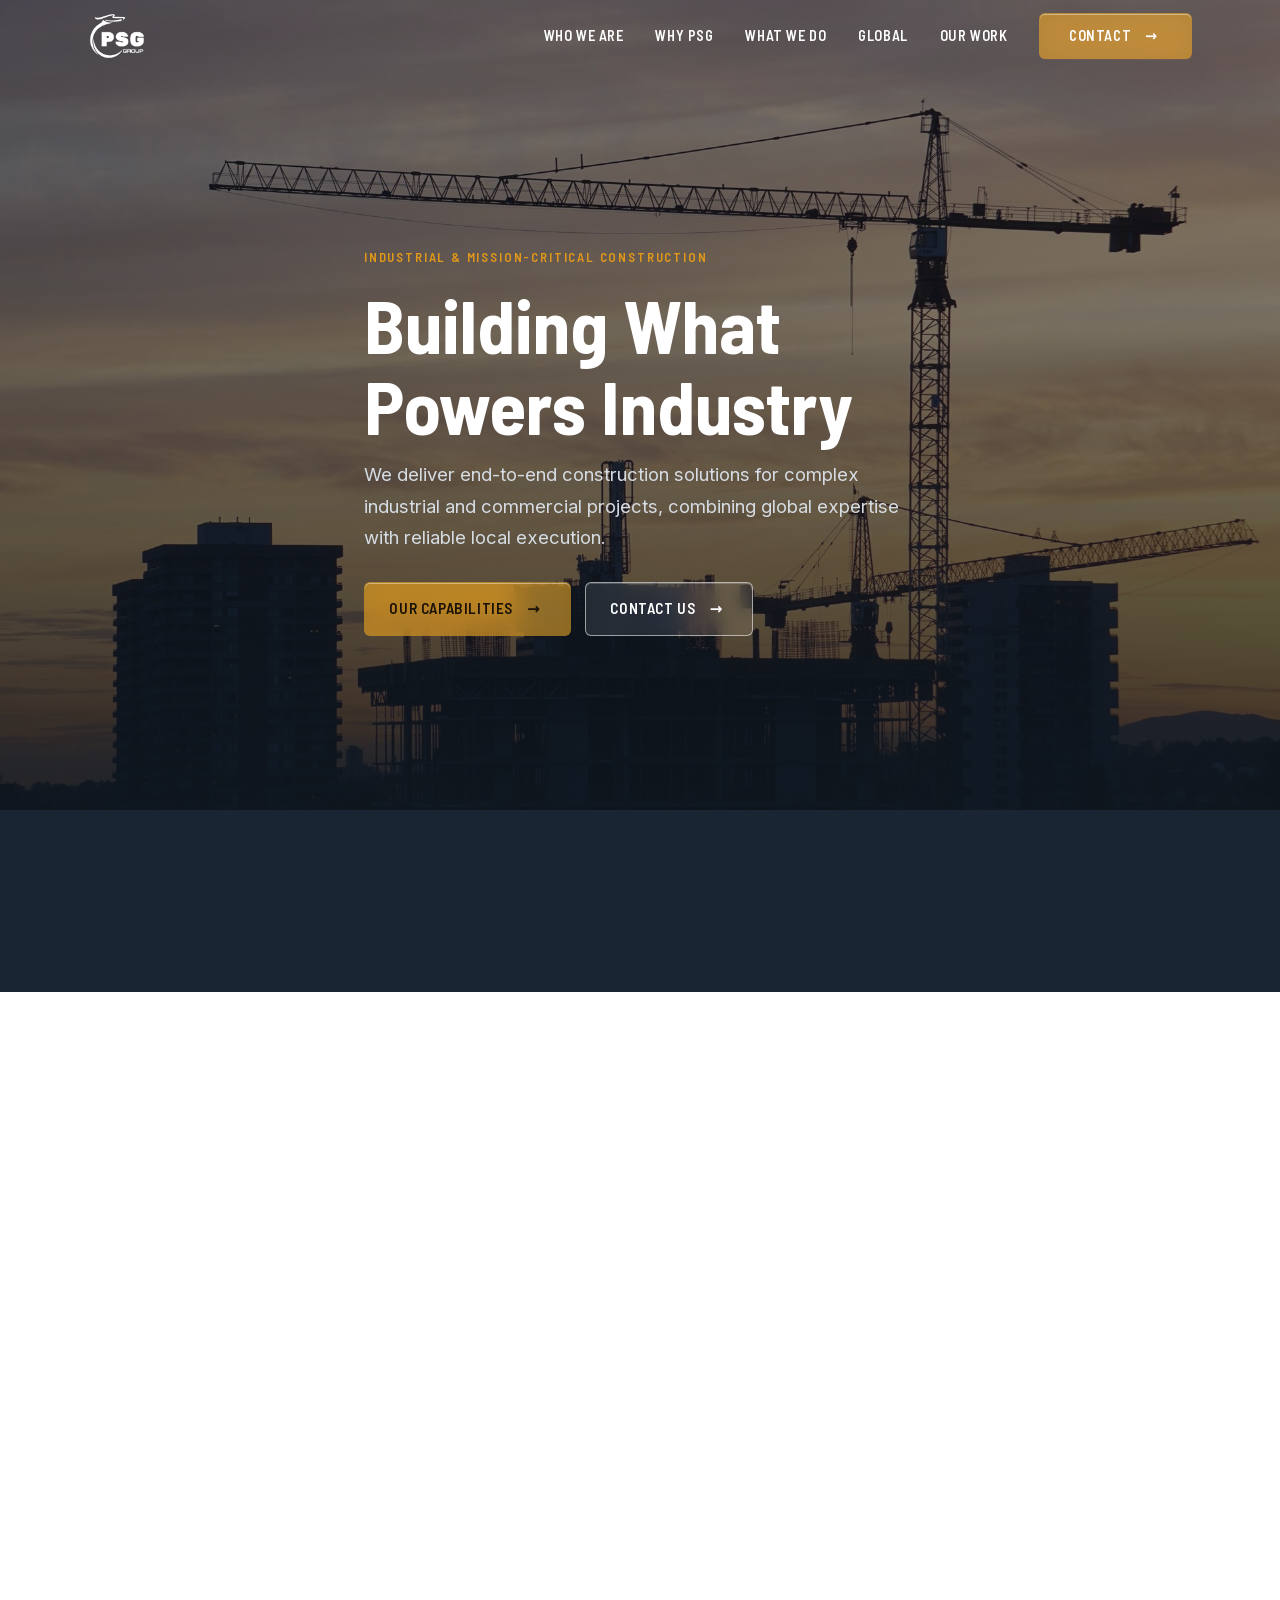
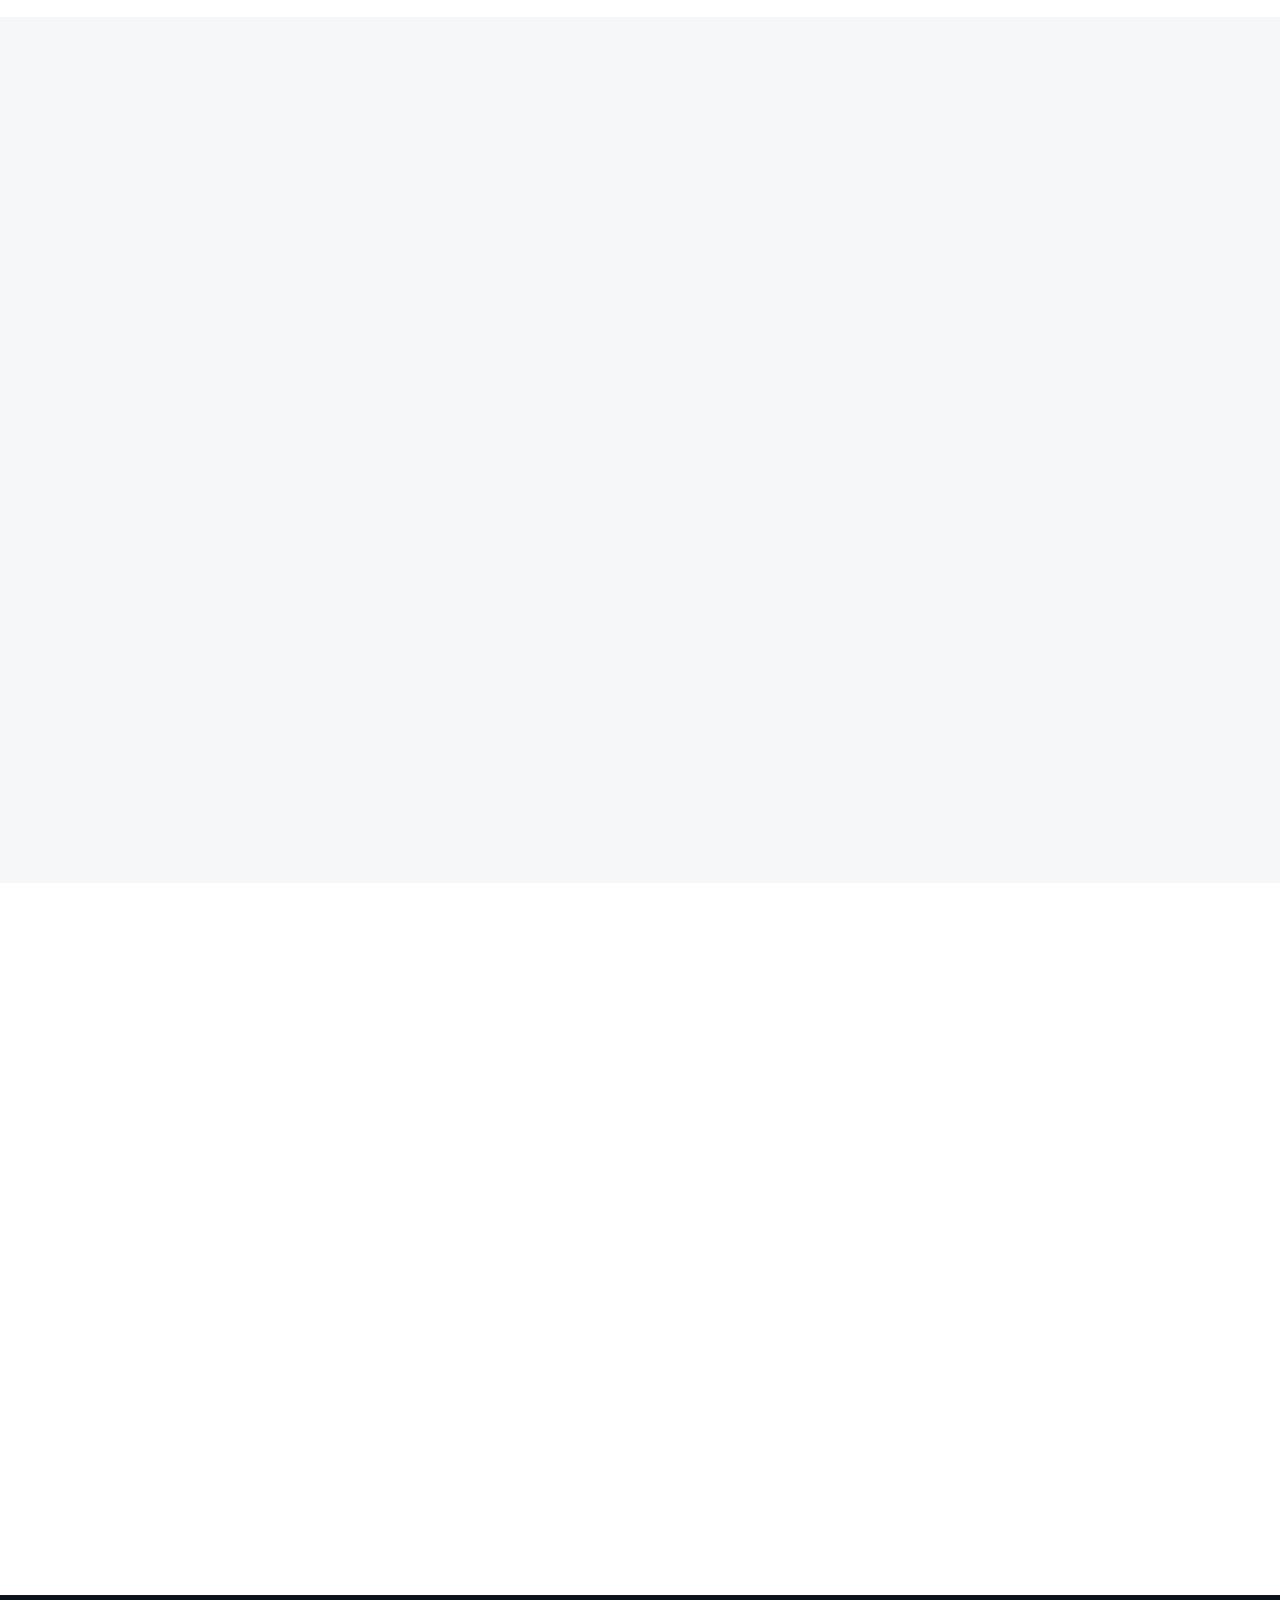
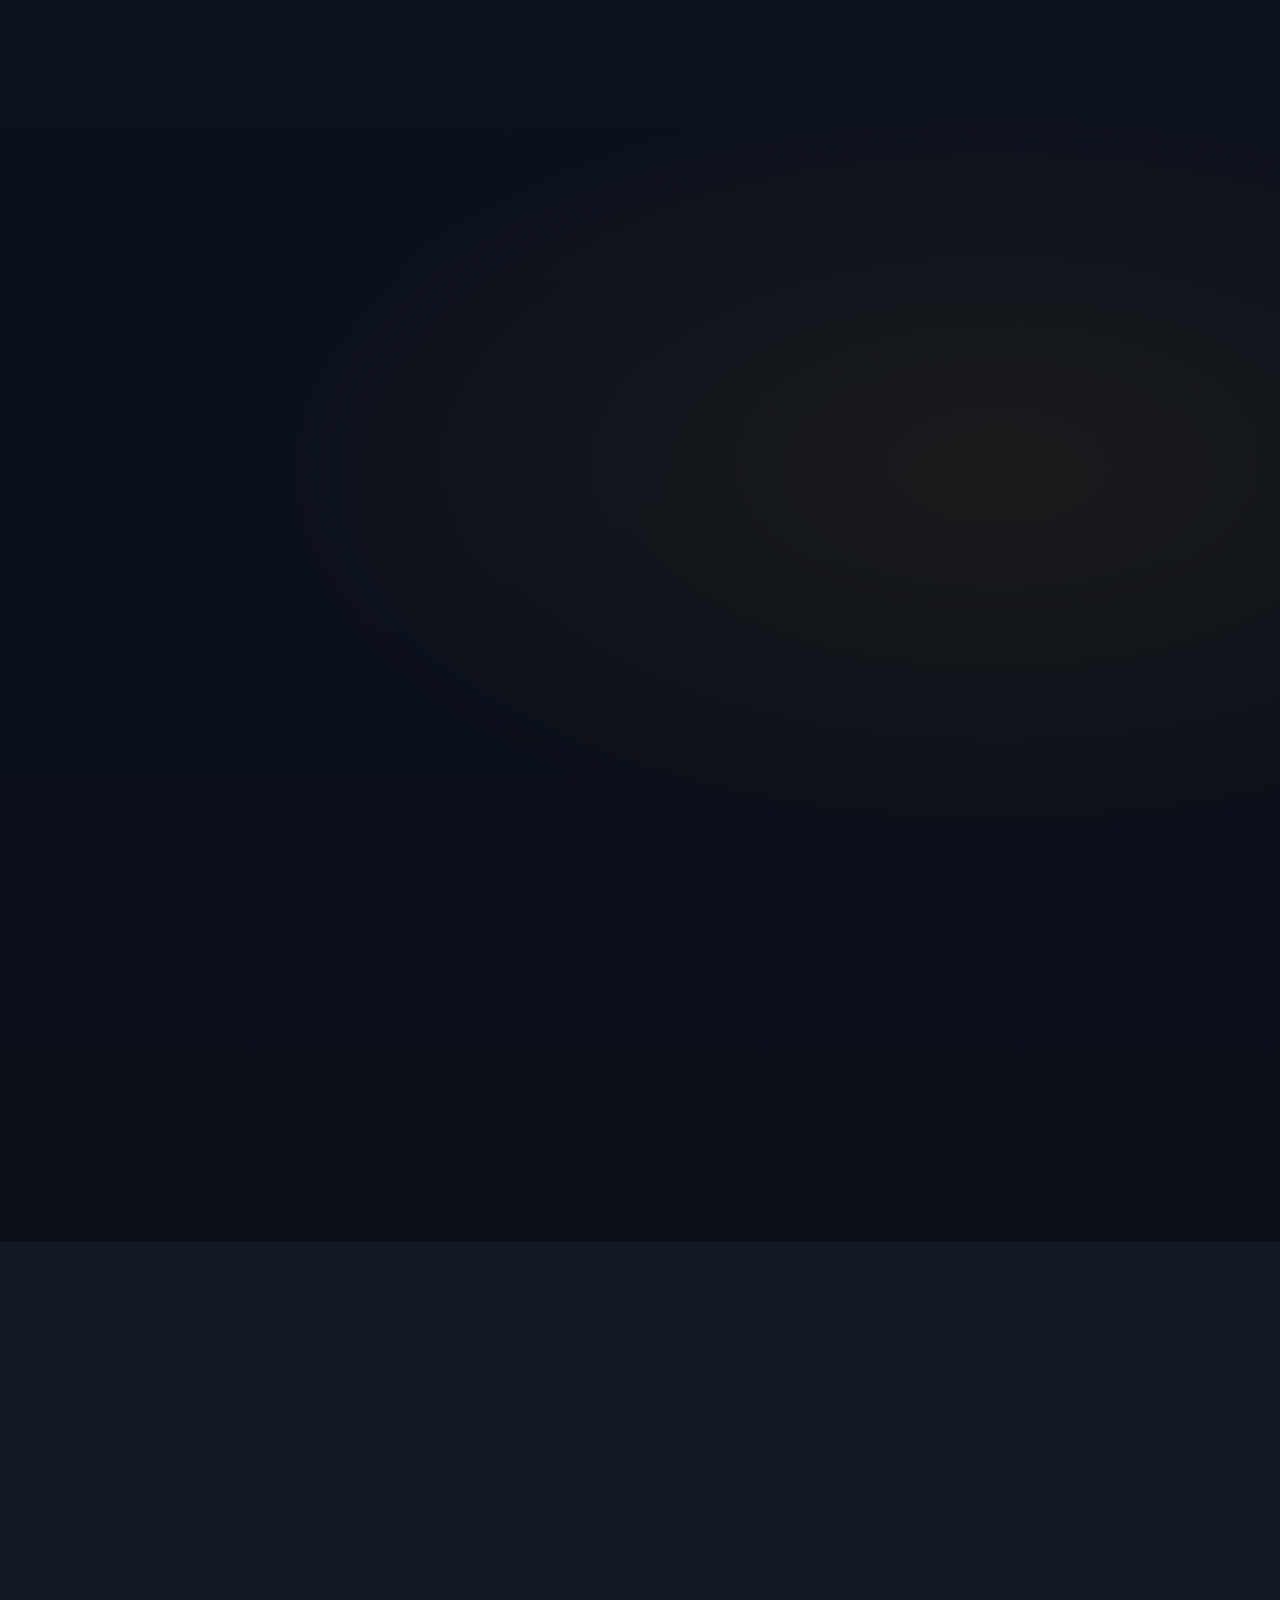
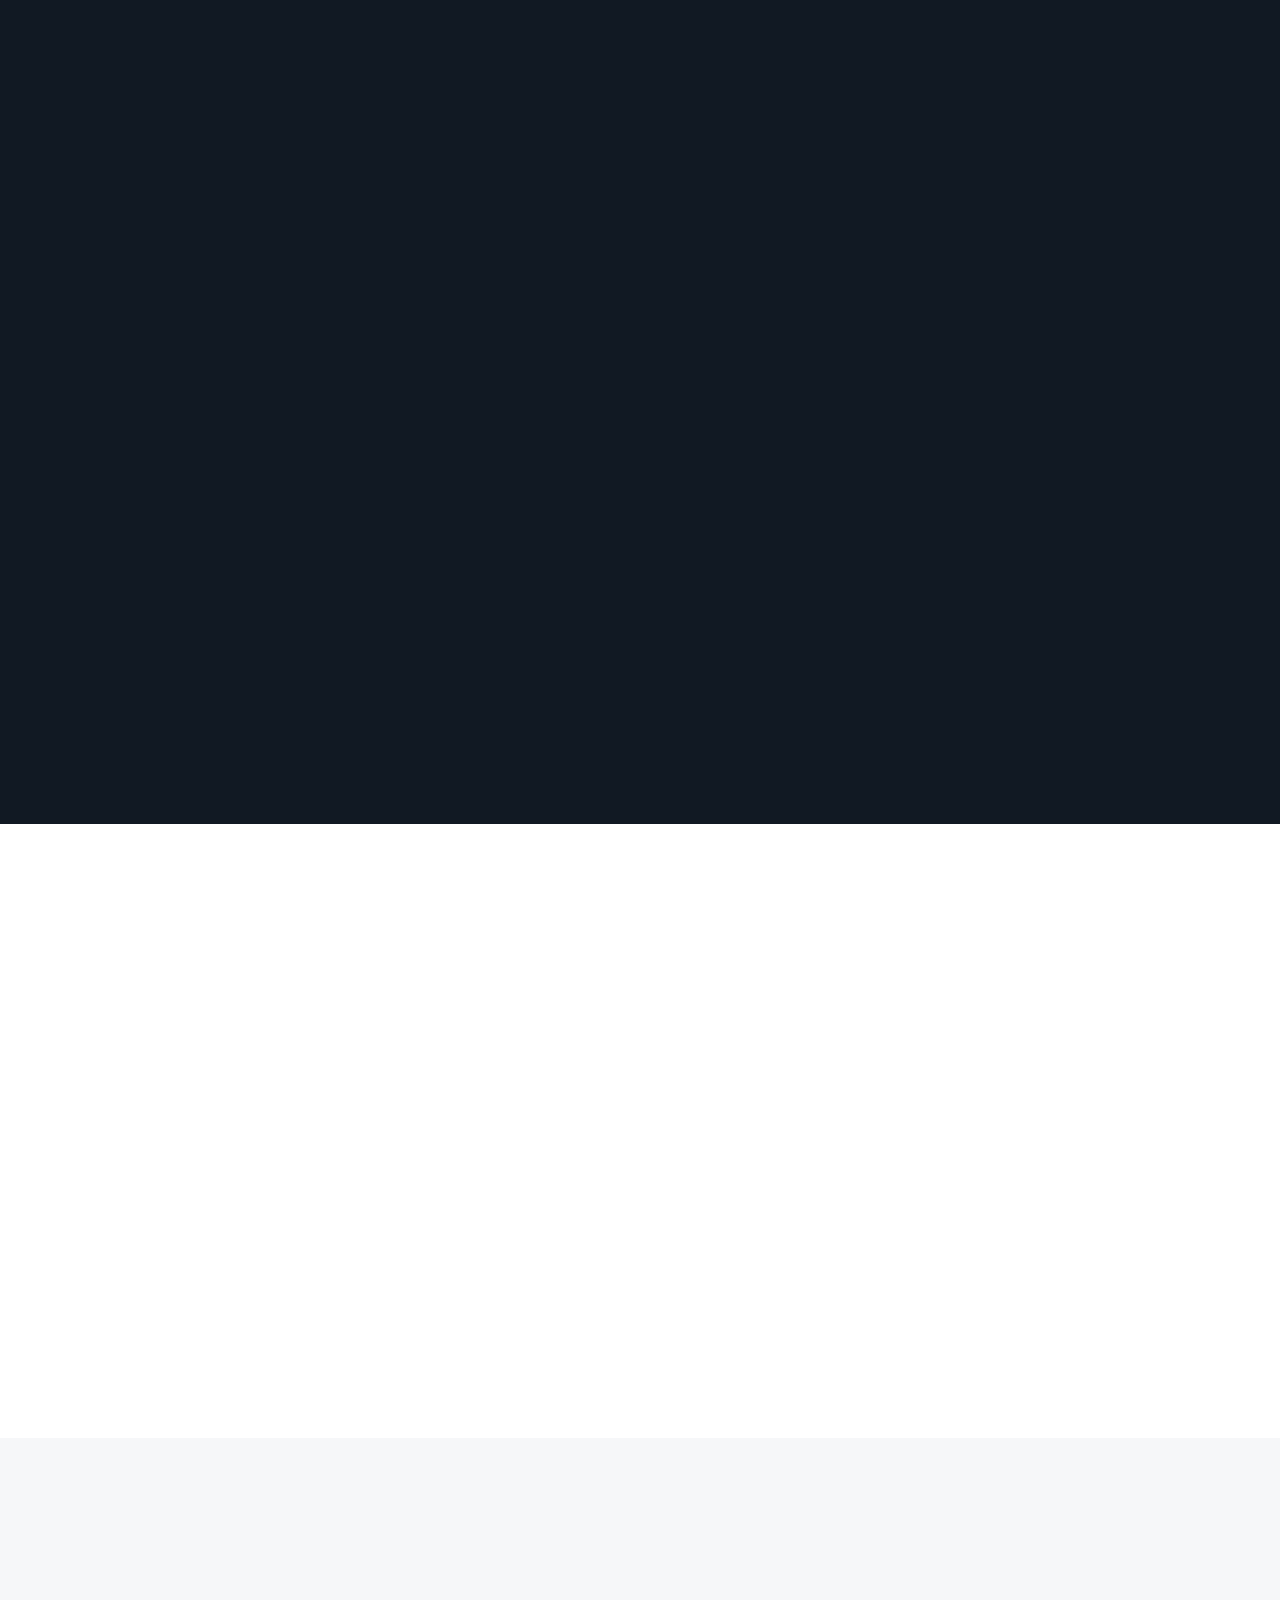
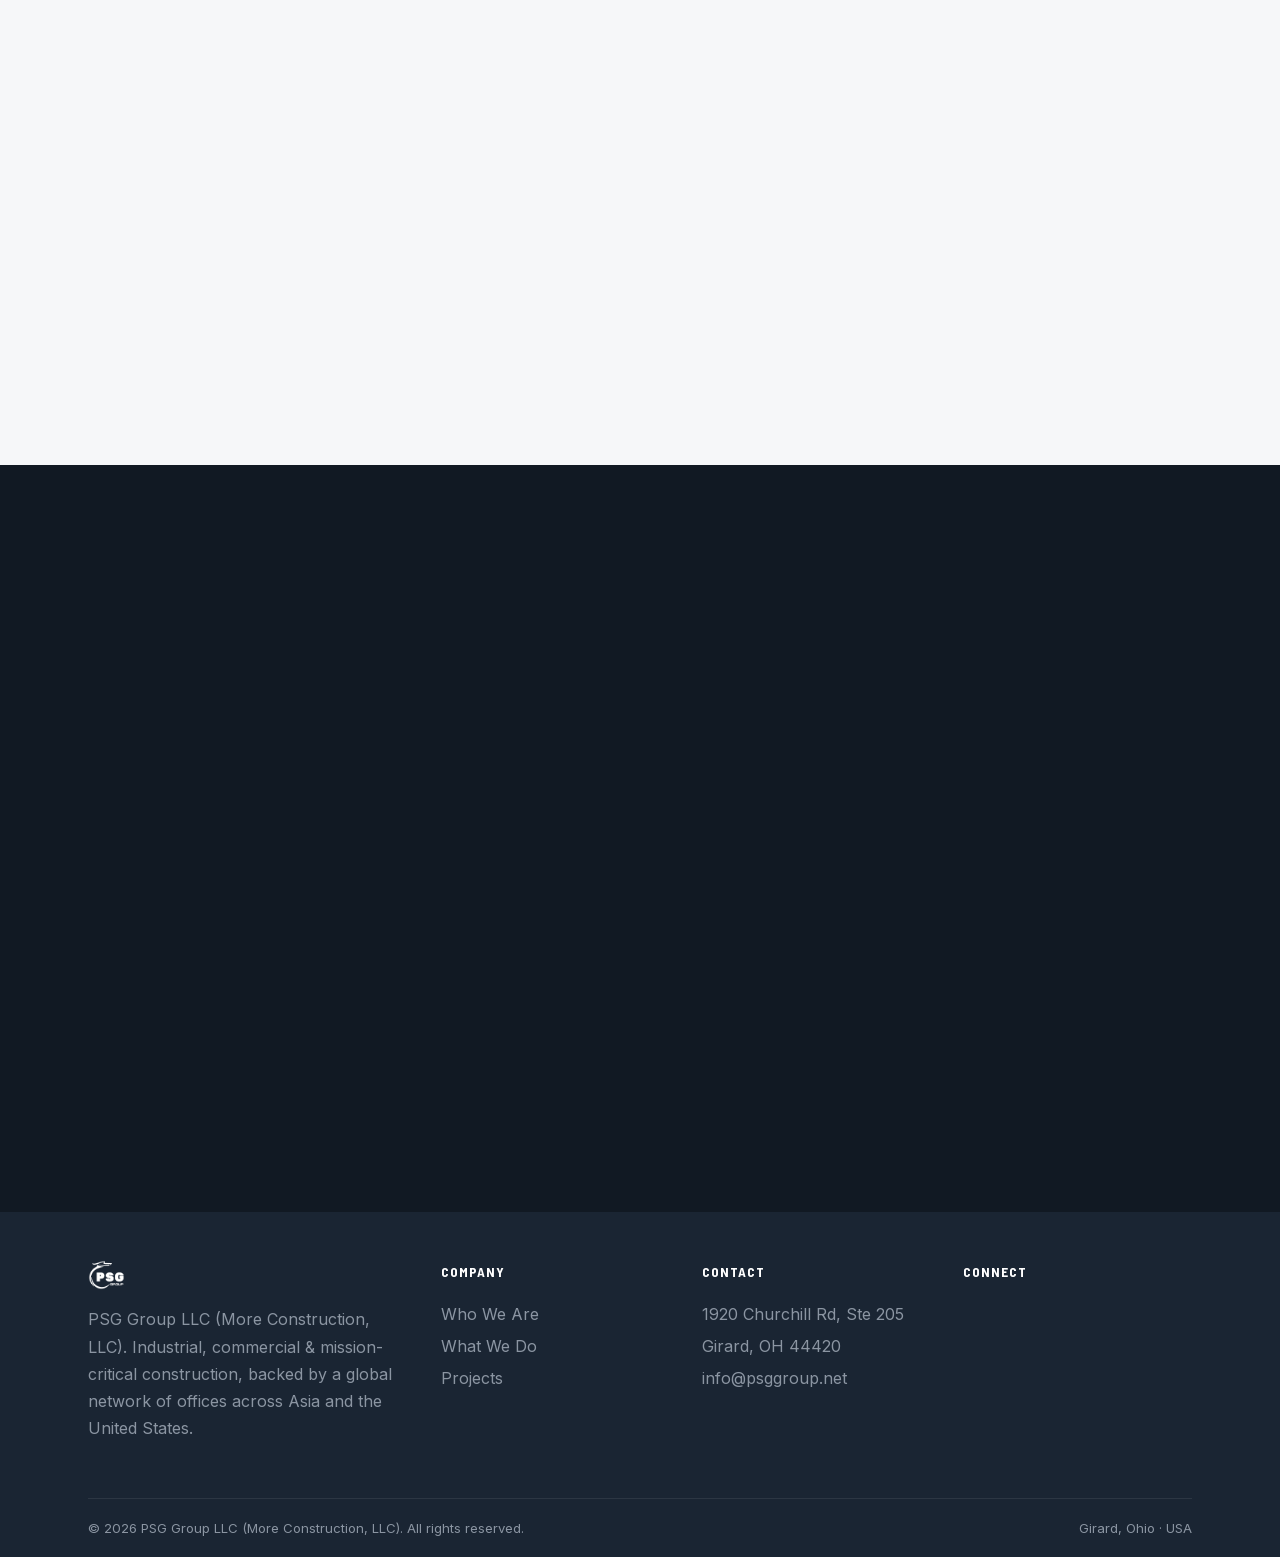
==== commit 3e027721: "Point contact form at Formspree; add custom-domain CNAME for GitHub Pages - Contact form now POSTs t" ====
--- a/dev/index.html
+++ b/dev/index.html
@@ -433,7 +433,8 @@
       -->
       </div>
 
-      <form class="form reveal" id="contactForm" novalidate>
+      <form class="form reveal" id="contactForm" action="https://formspree.io/f/mzdngdpk" method="POST" novalidate>
+        <input type="hidden" name="_subject" value="New enquiry from psggroup.net">
         <div class="field">
           <label for="cf-name">Name</label>
           <input id="cf-name" name="name" type="text" autocomplete="name" required>
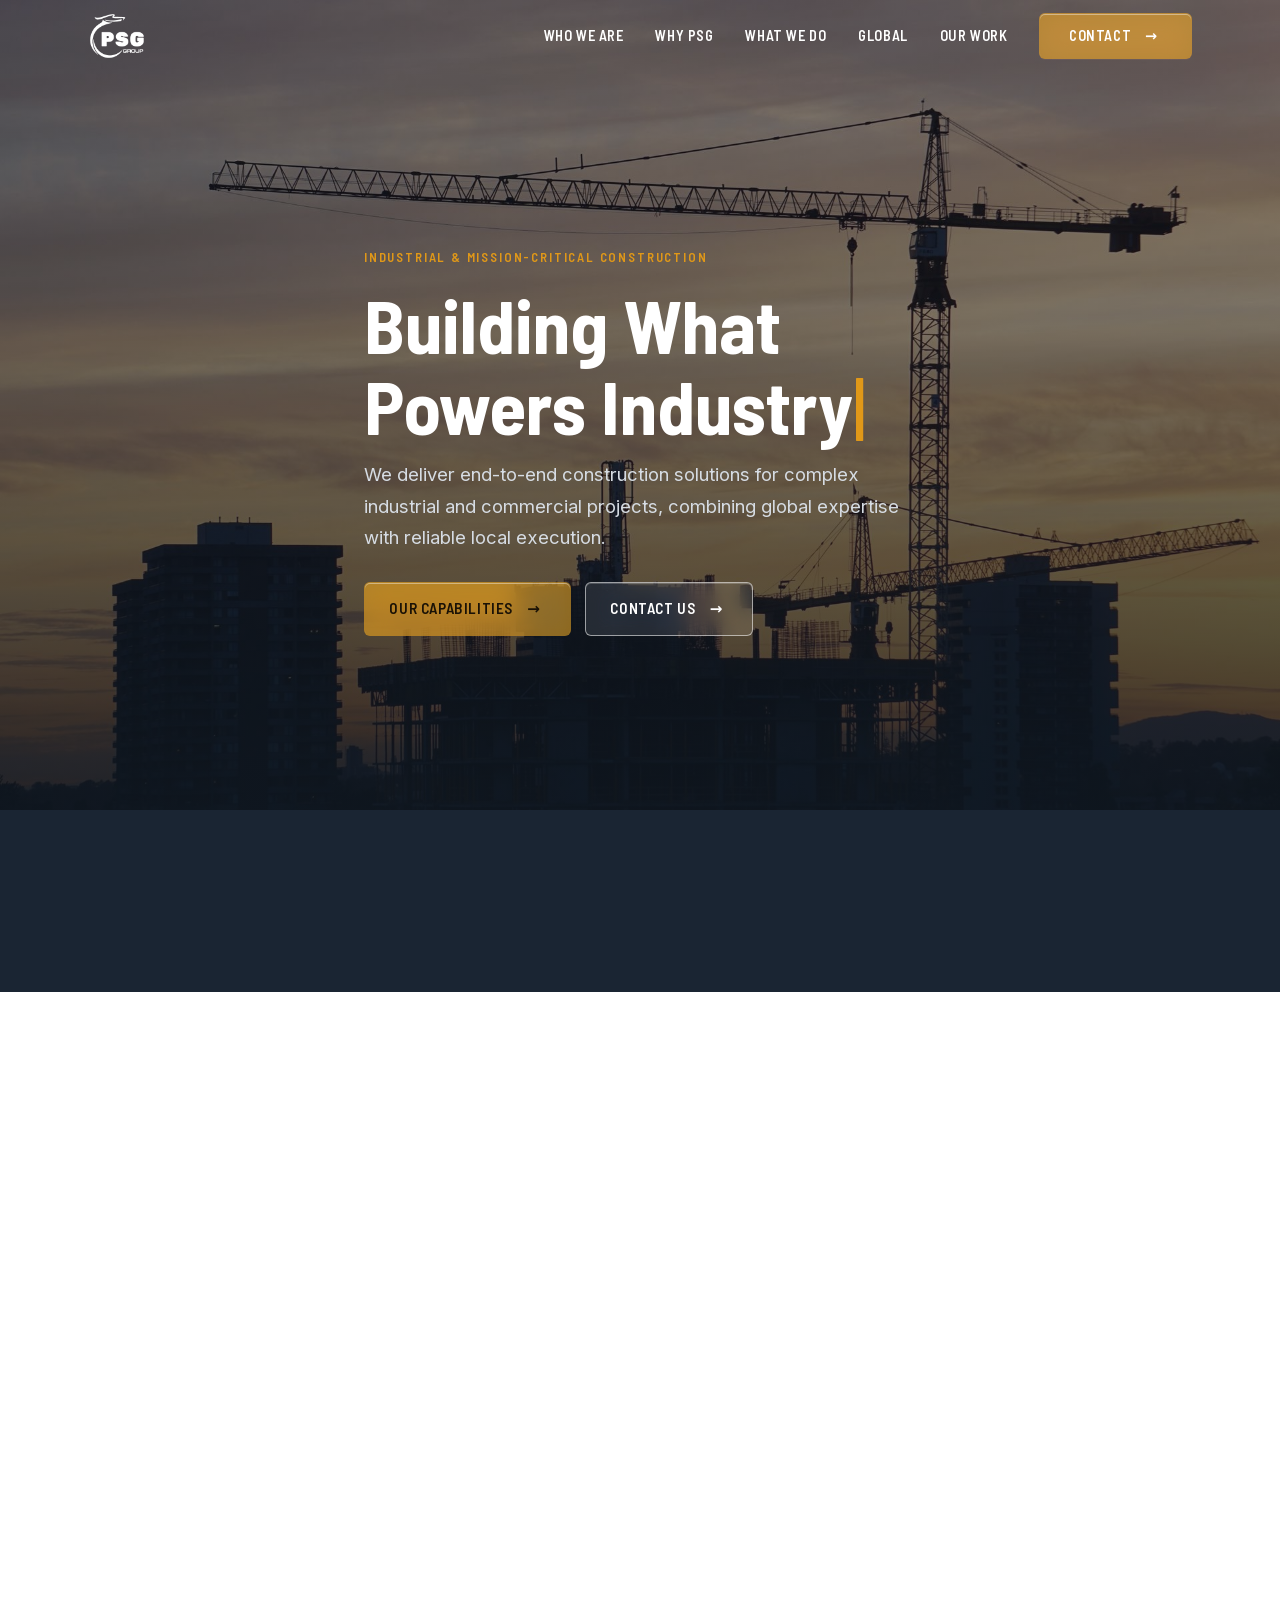
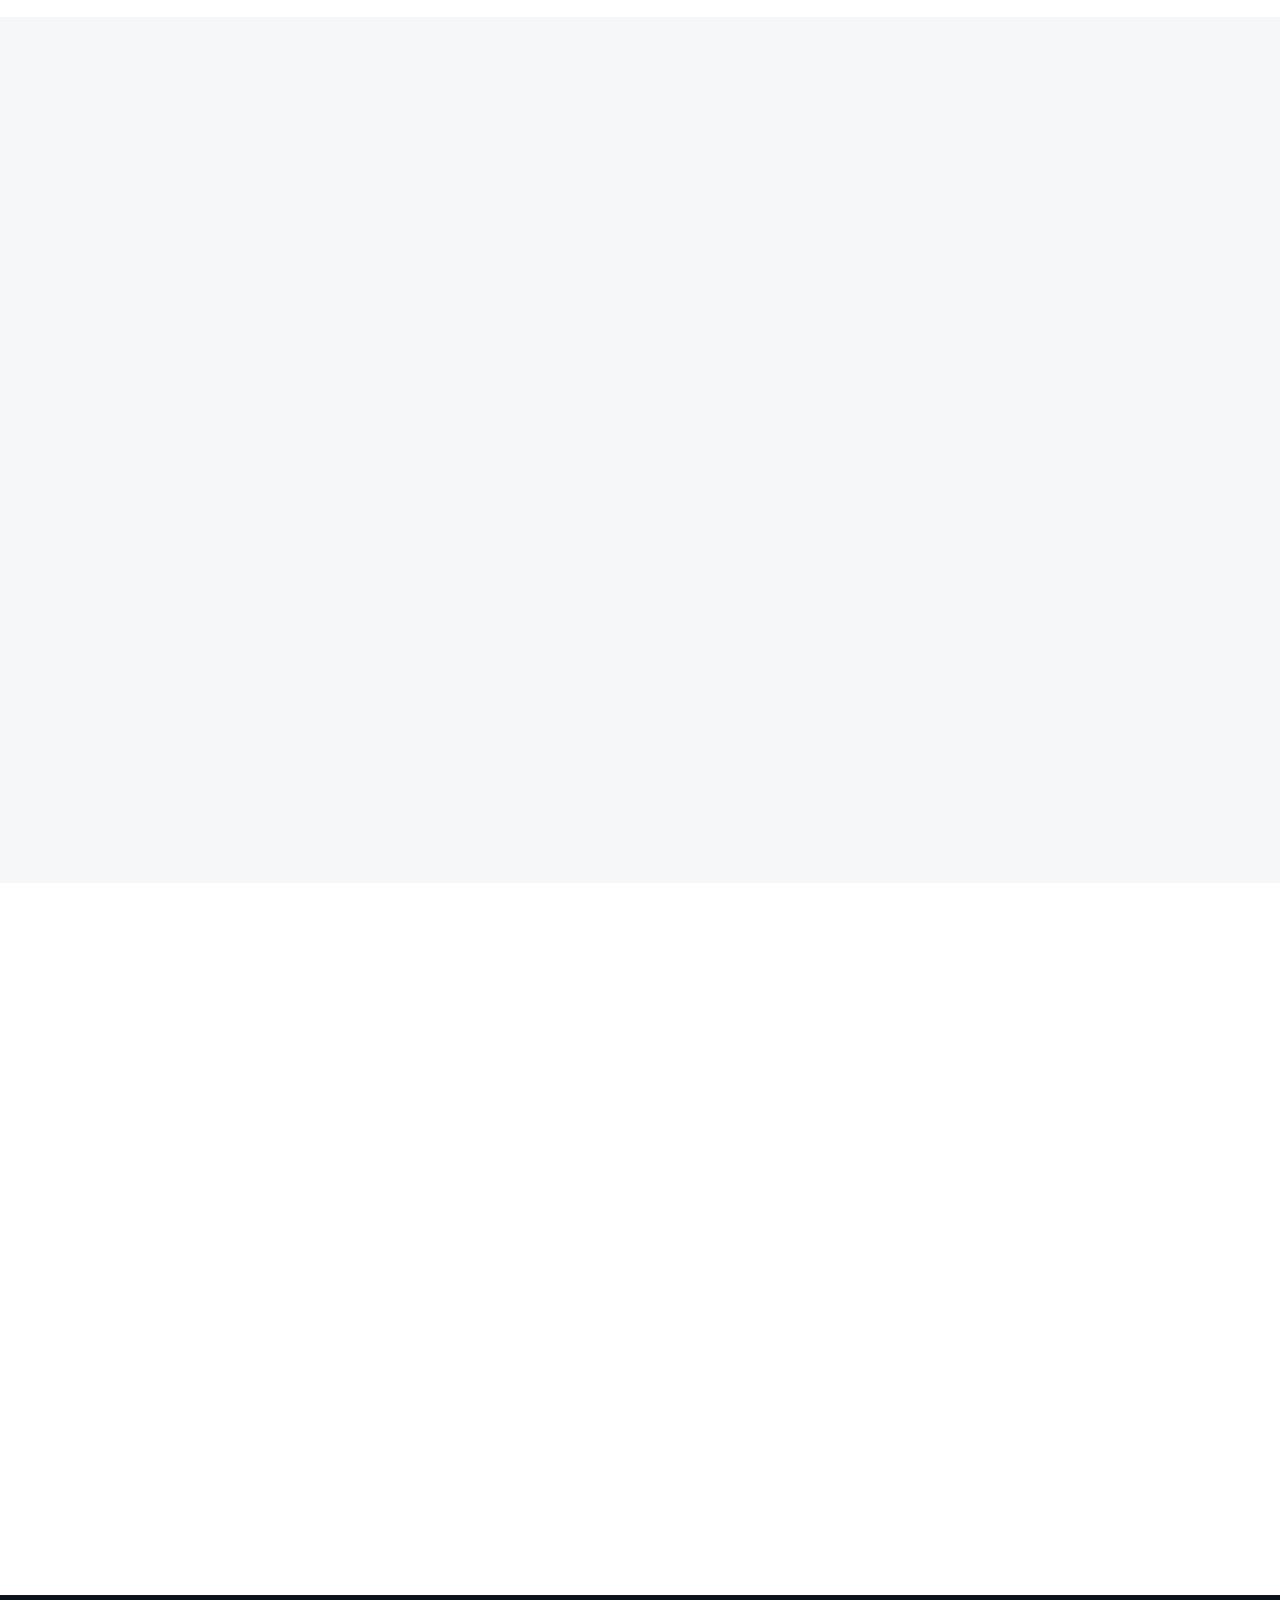
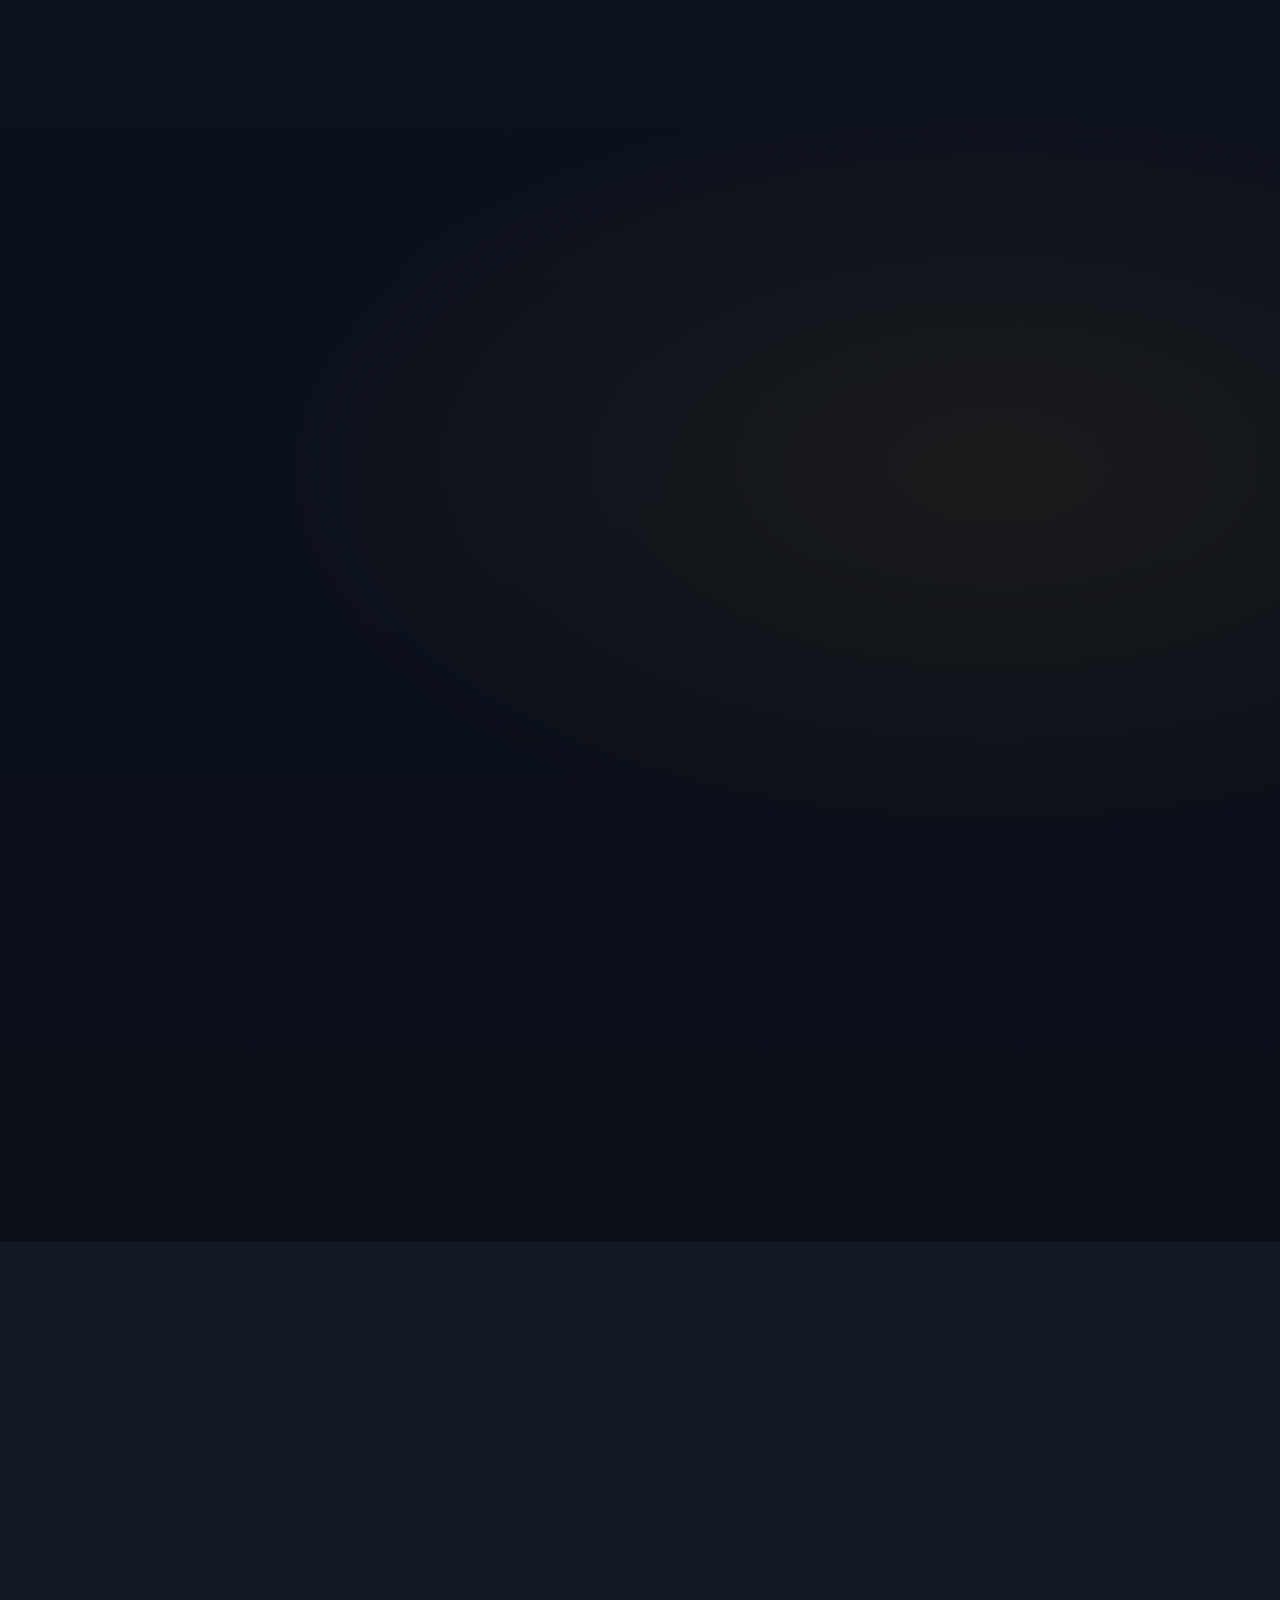
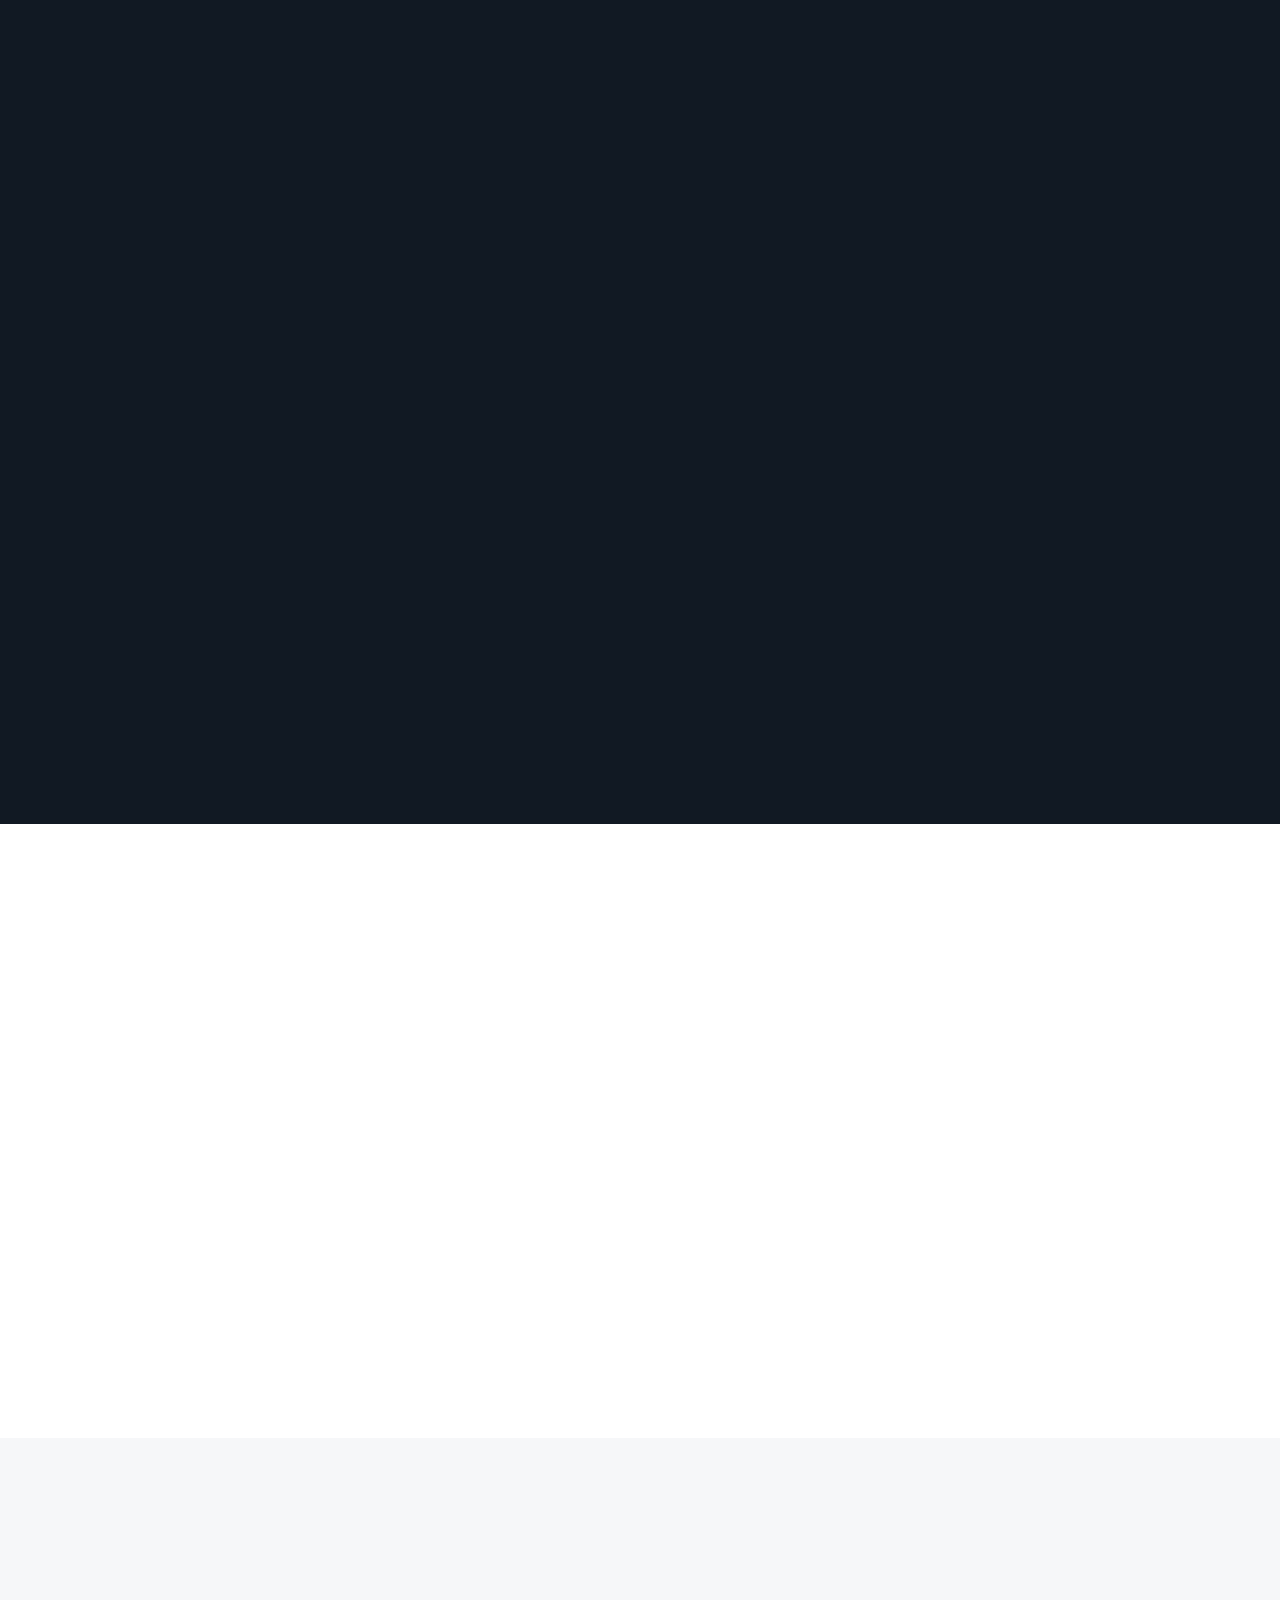
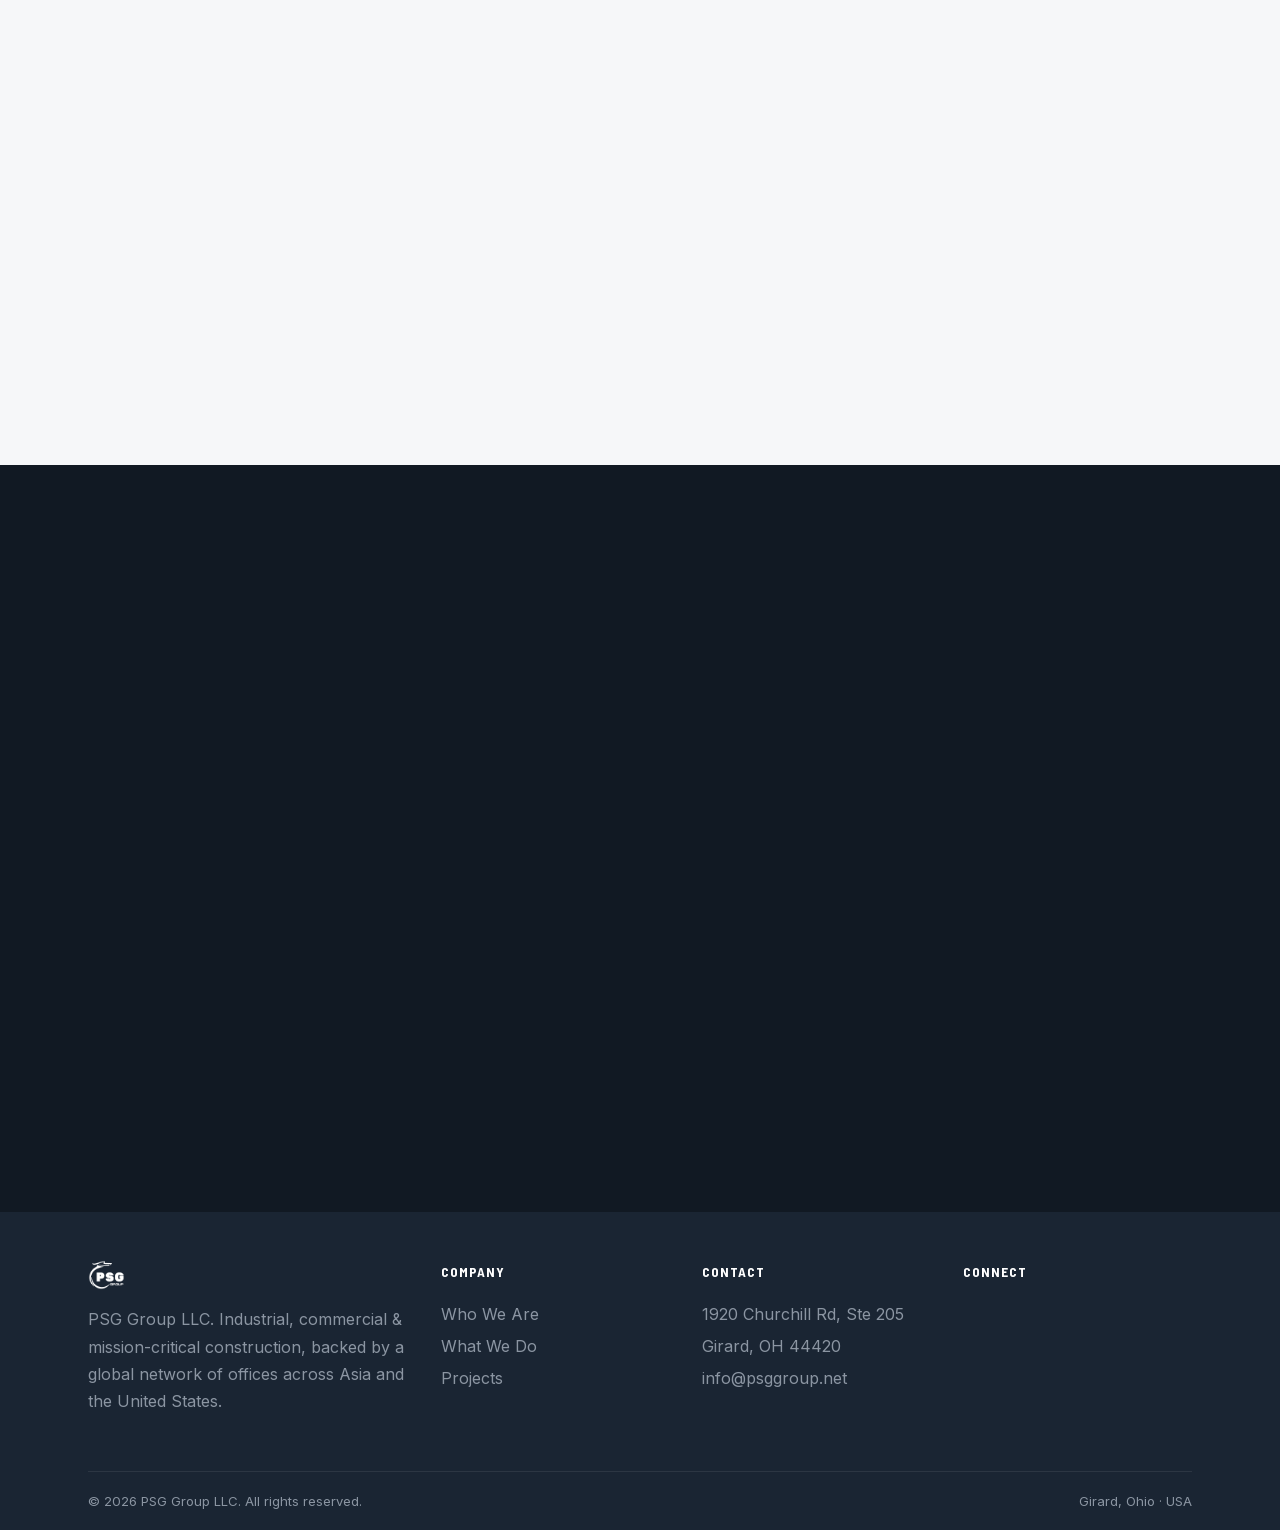
==== commit c13f259a: "Remove more" ====
--- a/dev/index.html
+++ b/dev/index.html
@@ -6,7 +6,7 @@
   <meta name="viewport" content="width=device-width, initial-scale=1.0">
   <title>PSG Group LLC | Industrial &amp; Mission-Critical Construction</title>
   <meta name="description"
-    content="PSG Group LLC (More Construction, LLC) delivers engineering coordination, MEP installation, and commissioning for industrial, commercial, and mission-critical projects across the U.S. and worldwide.">
+    content="PSG Group LLC delivers engineering coordination, MEP installation, and commissioning for industrial, commercial, and mission-critical projects across the U.S. and worldwide.">
 
   <!-- Favicons -->
   <link rel="icon" href="assets/logo/favicon.ico" sizes="any">
@@ -96,7 +96,7 @@
       <div class="reveal">
         <span class="eyebrow">Who We Are</span>
         <h2 class="h2">Two continents, one team</h2>
-        <p class="lead">PSG Group LLC (More Construction, LLC) helps global companies plan, build, and commission
+        <p class="lead">PSG Group LLC helps global companies plan, build, and commission
           industrial and commercial facilities in the United States — a local American delivery team working
           hand-in-hand with our engineering teams overseas.</p>
         <p>With 25+ years and 100+ facilities delivered worldwide for leading global clients, PSG has operated in the
@@ -397,7 +397,7 @@
         <span class="eyebrow">Our Office</span>
         <h2 class="h2">Girard, Ohio</h2>
         <address>
-          PSG Group LLC (More Construction, LLC)<br>
+          PSG Group LLC<br>
           1920 Churchill Rd, Ste 205<br>
           Girard, OH 44420
         </address>
@@ -464,7 +464,7 @@
       <div class="footer-grid">
         <div>
           <img src="assets/logo/psg-logo-white.png" alt="PSG Group">
-          <p>PSG Group LLC (More Construction, LLC). Industrial, commercial &amp; mission-critical construction,
+          <p>PSG Group LLC. Industrial, commercial &amp; mission-critical construction,
             backed by a global network of offices across Asia and the United States.</p>
         </div>
         <div>
@@ -491,7 +491,7 @@
         </div>
       </div>
       <div class="footer-bottom">
-        <span>© <span id="year">2026</span> PSG Group LLC (More Construction, LLC). All rights reserved.</span>
+        <span>© <span id="year">2026</span> PSG Group LLC. All rights reserved.</span>
         <span>Girard, Ohio · USA</span>
       </div>
     </div>
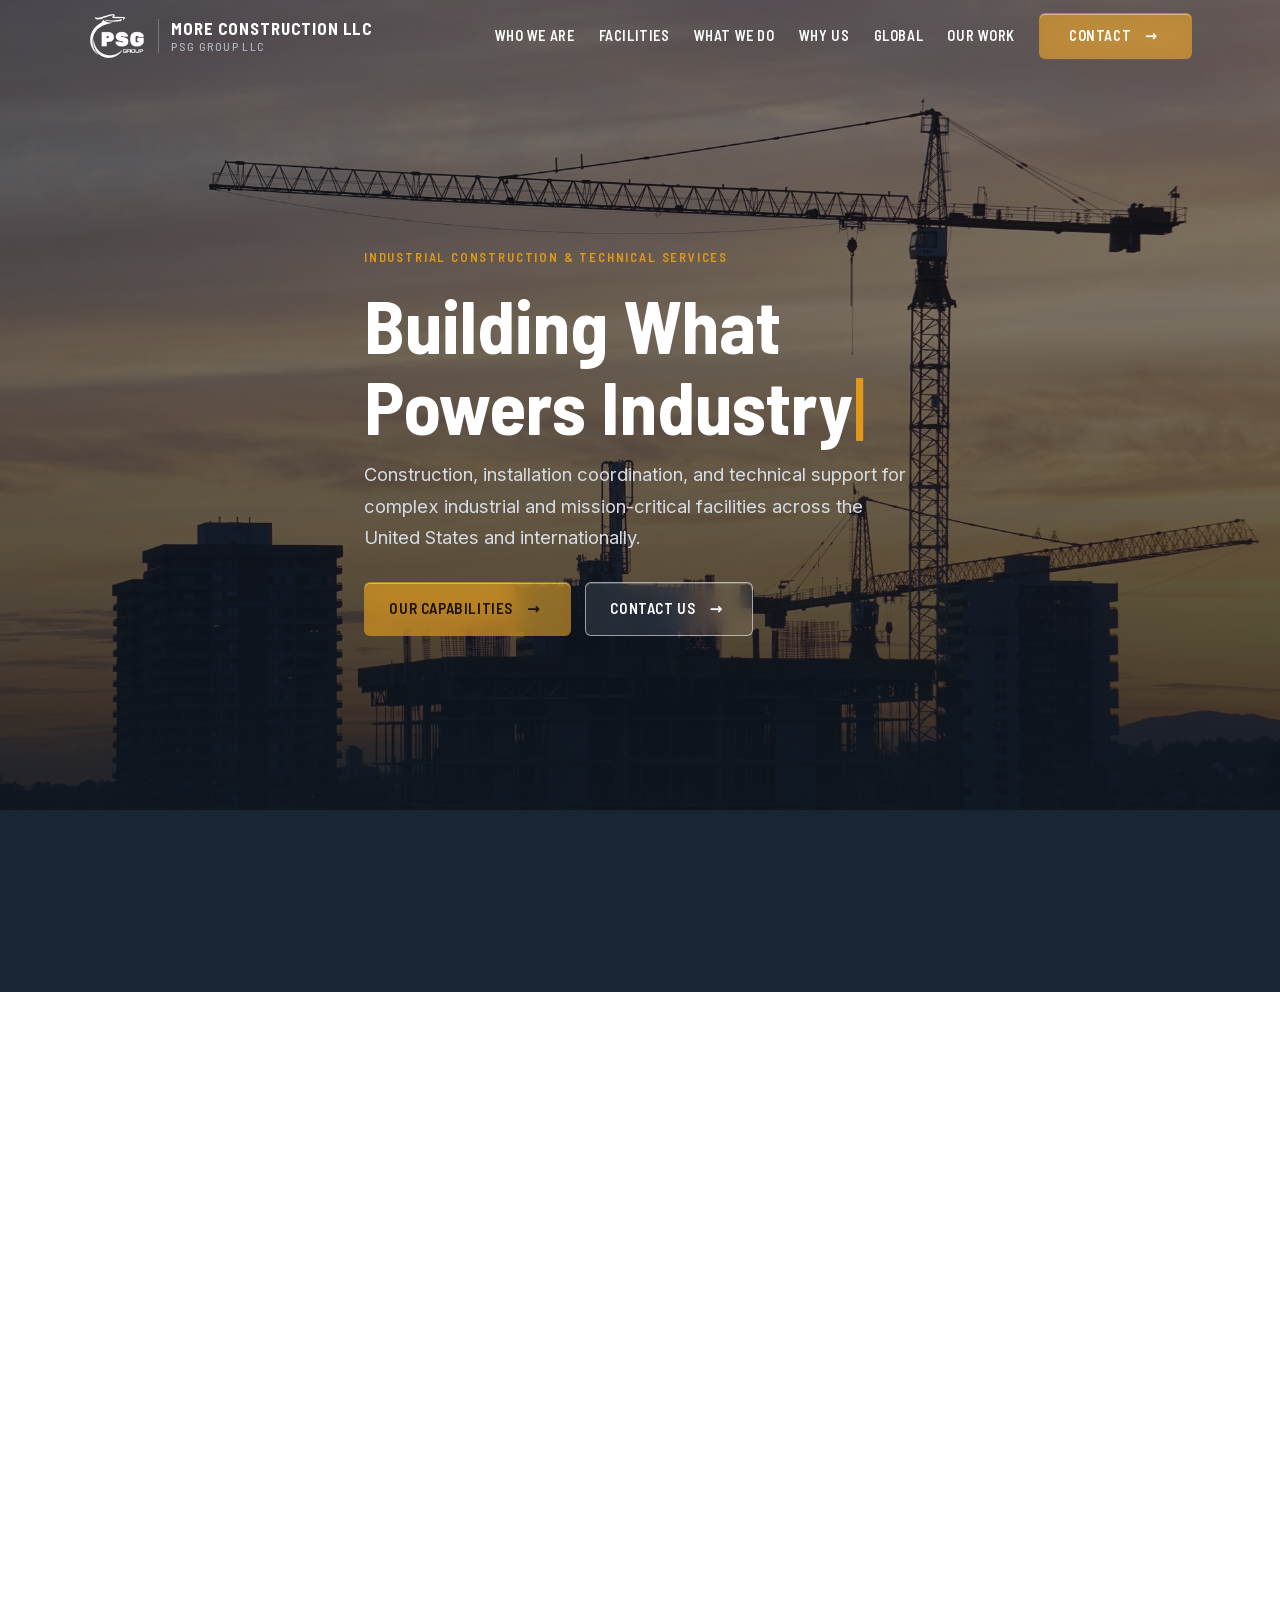
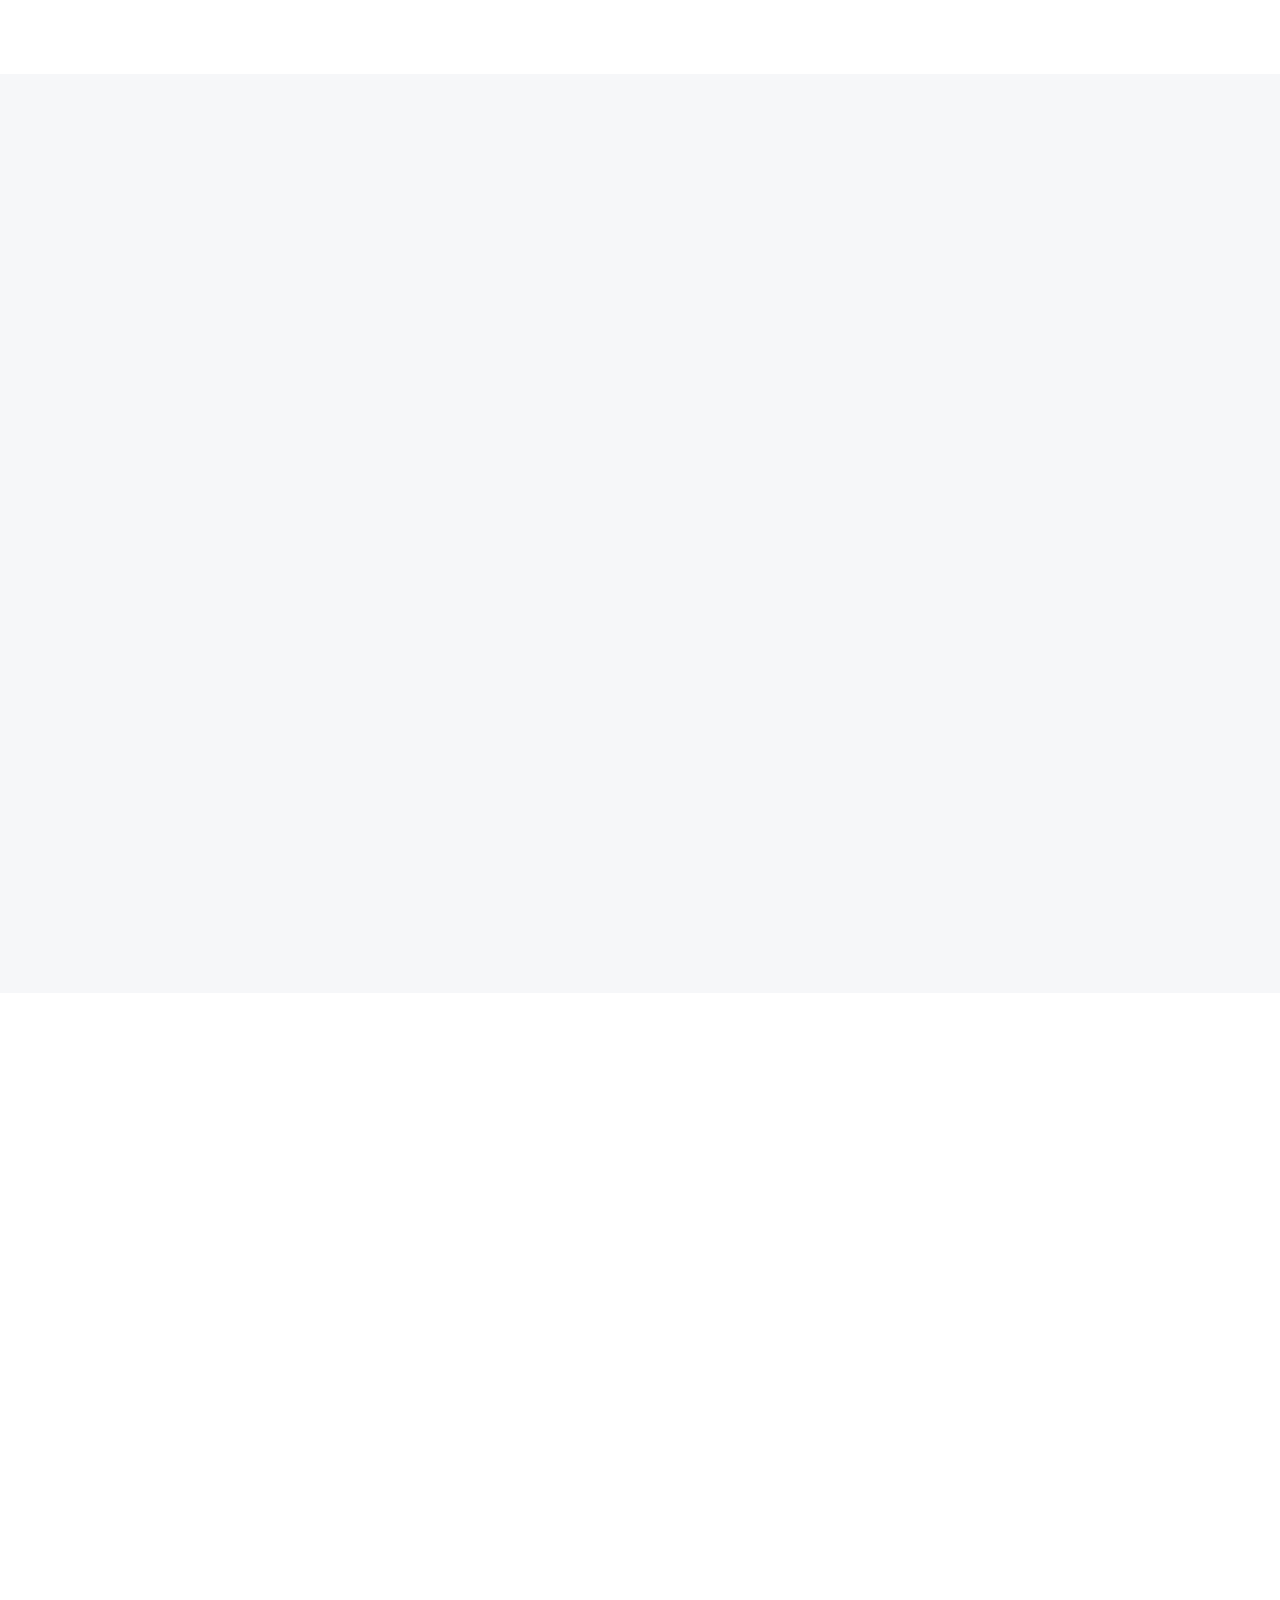
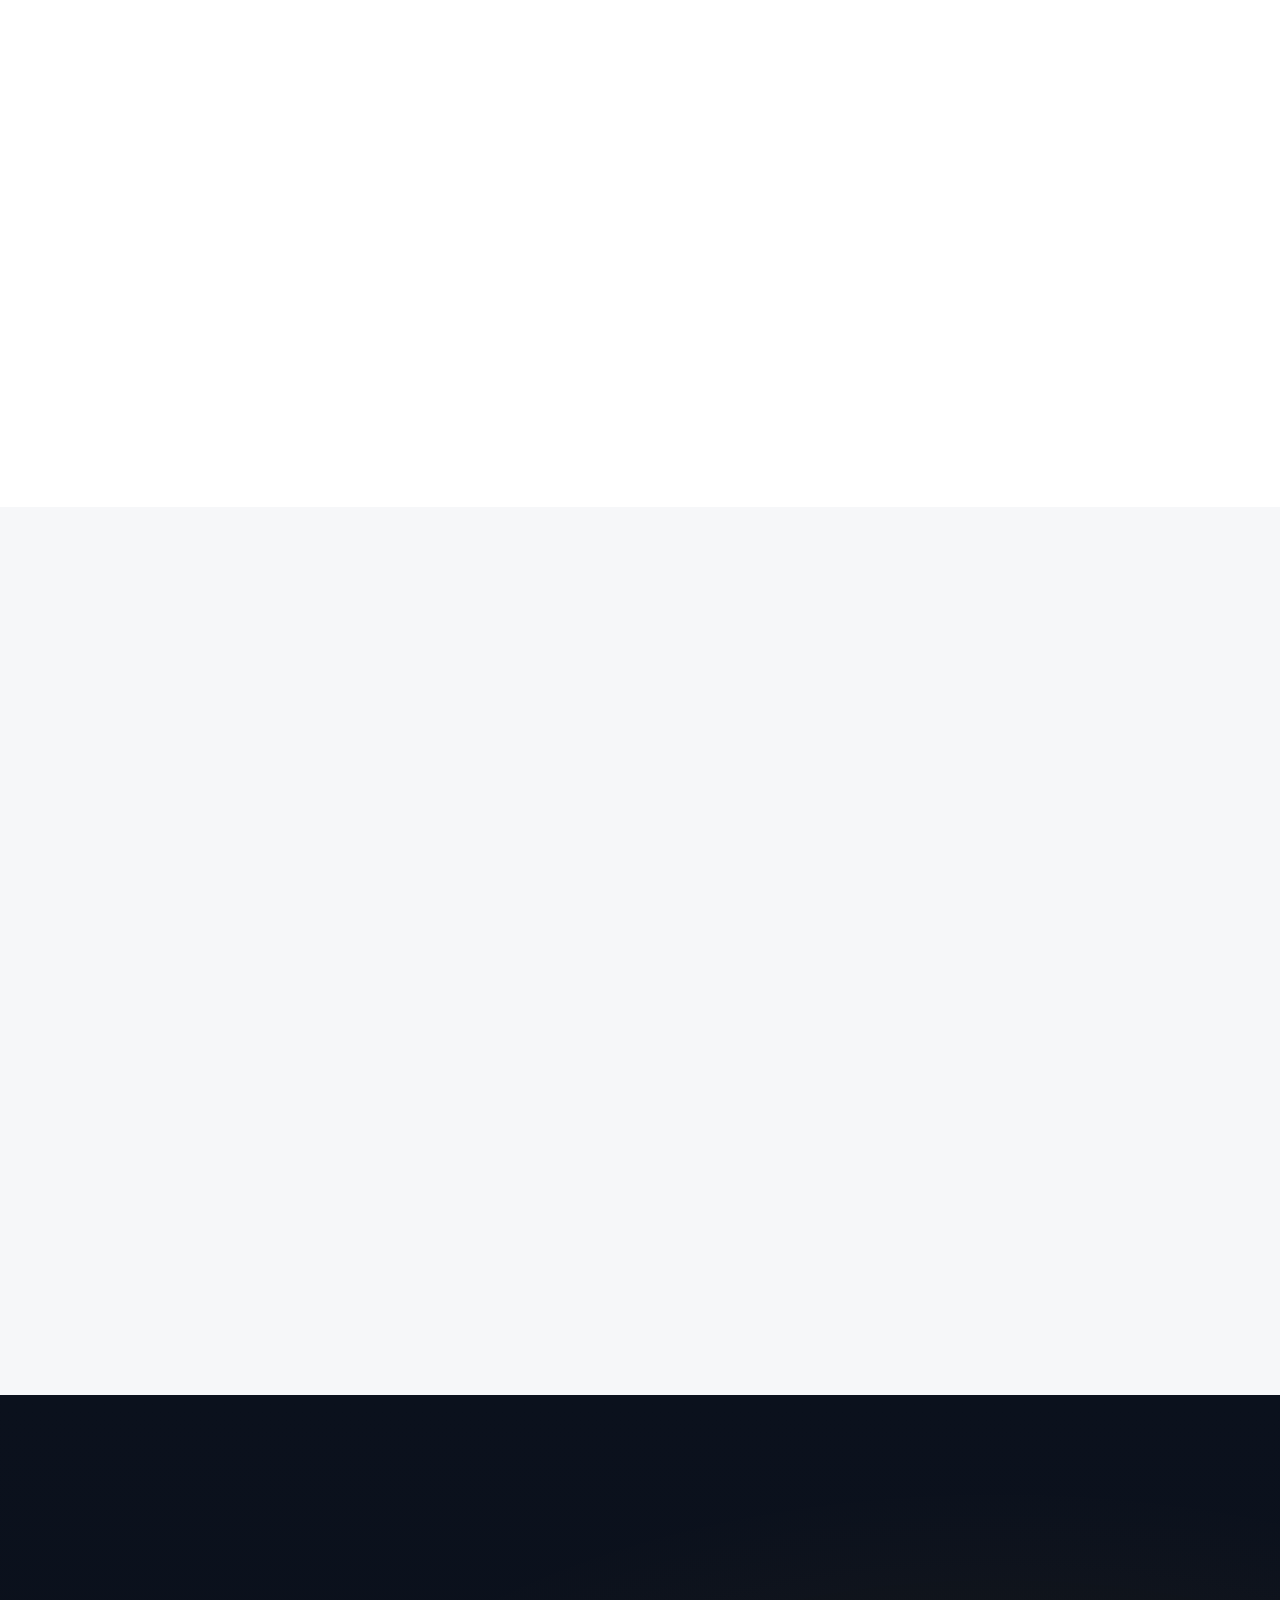
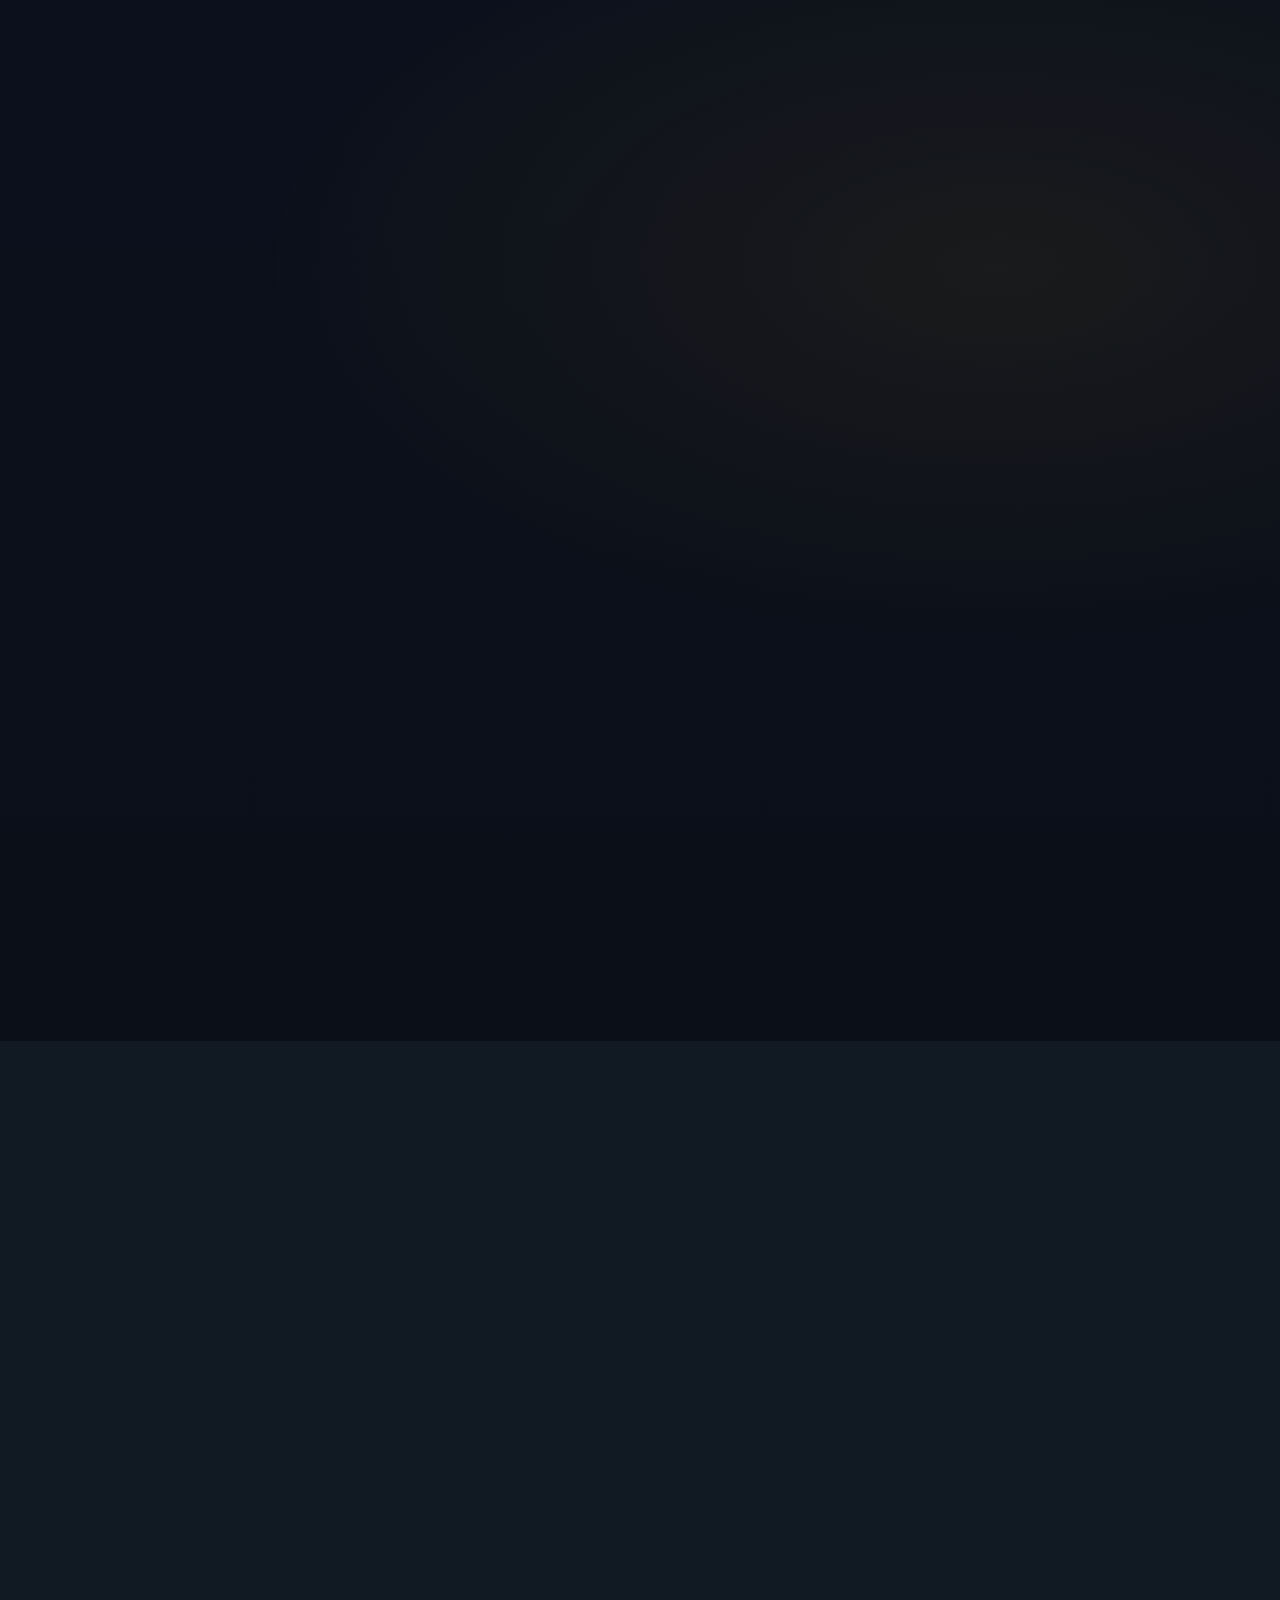
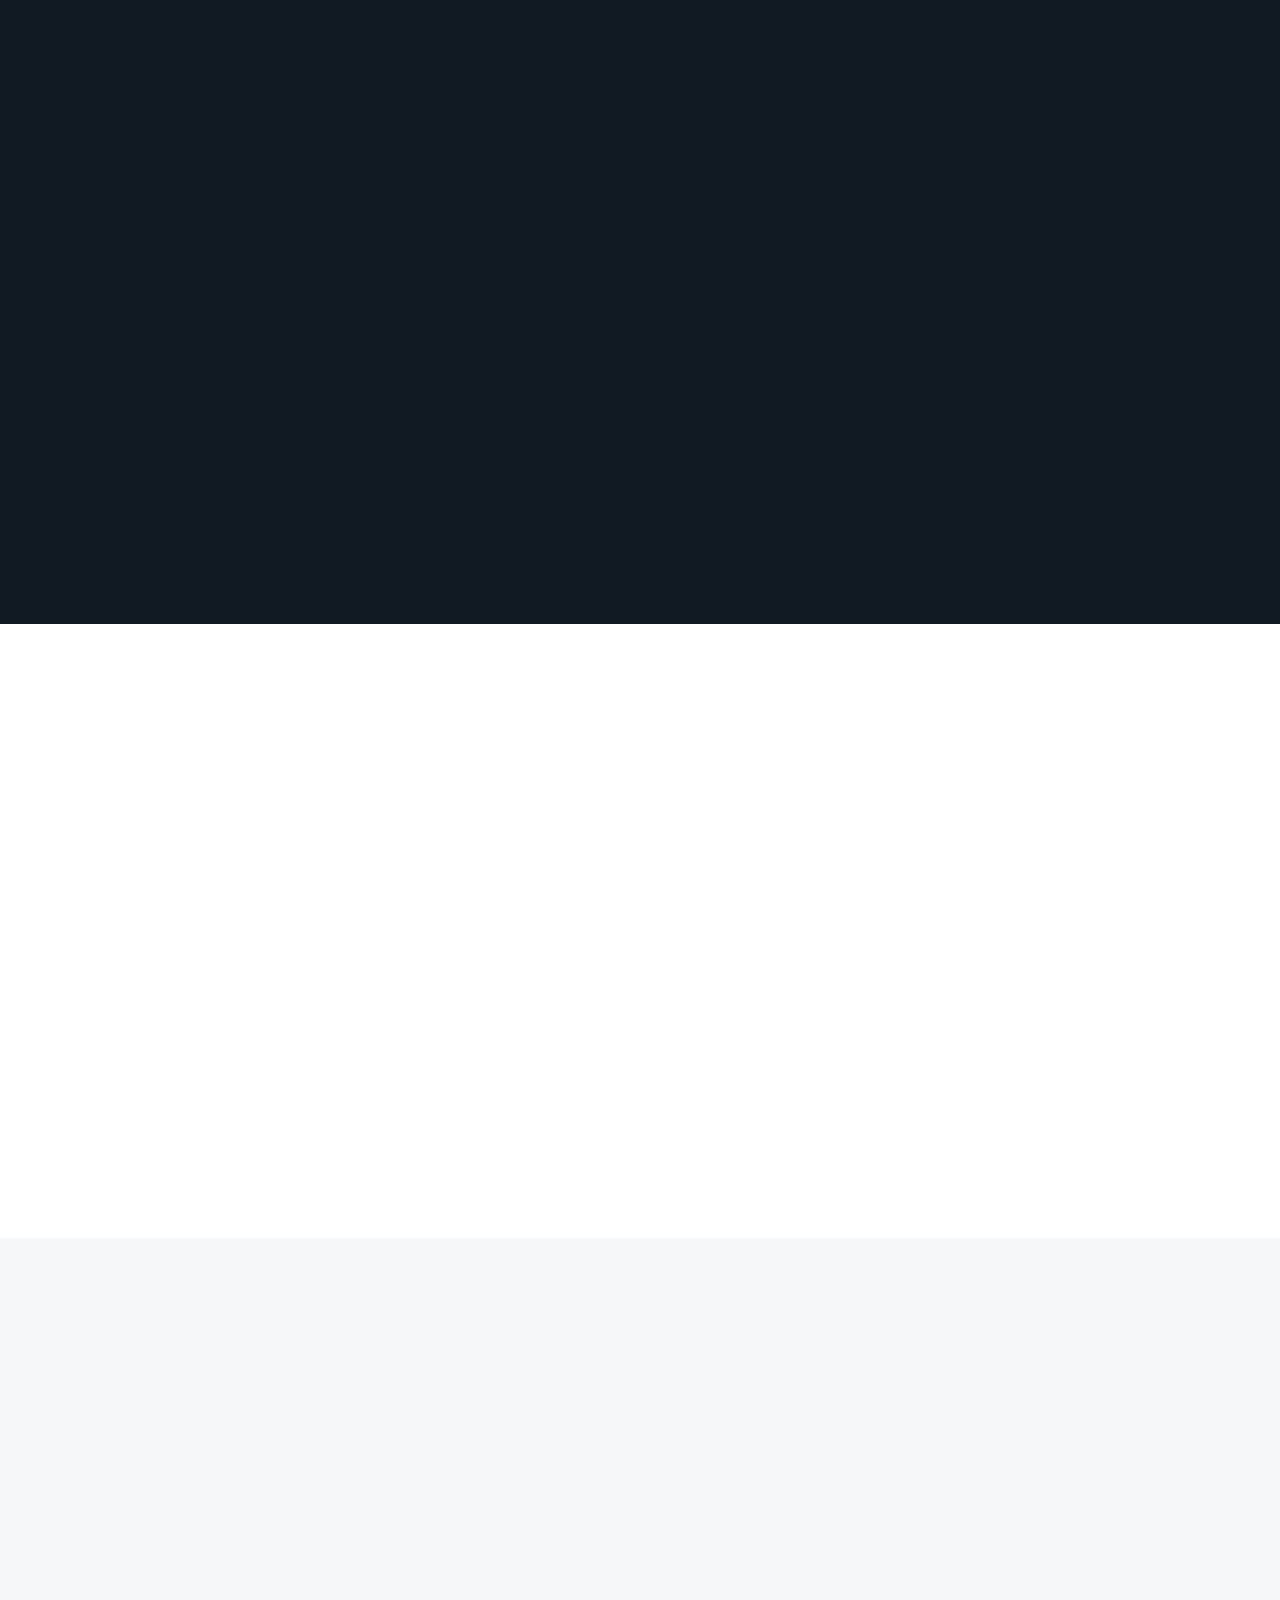
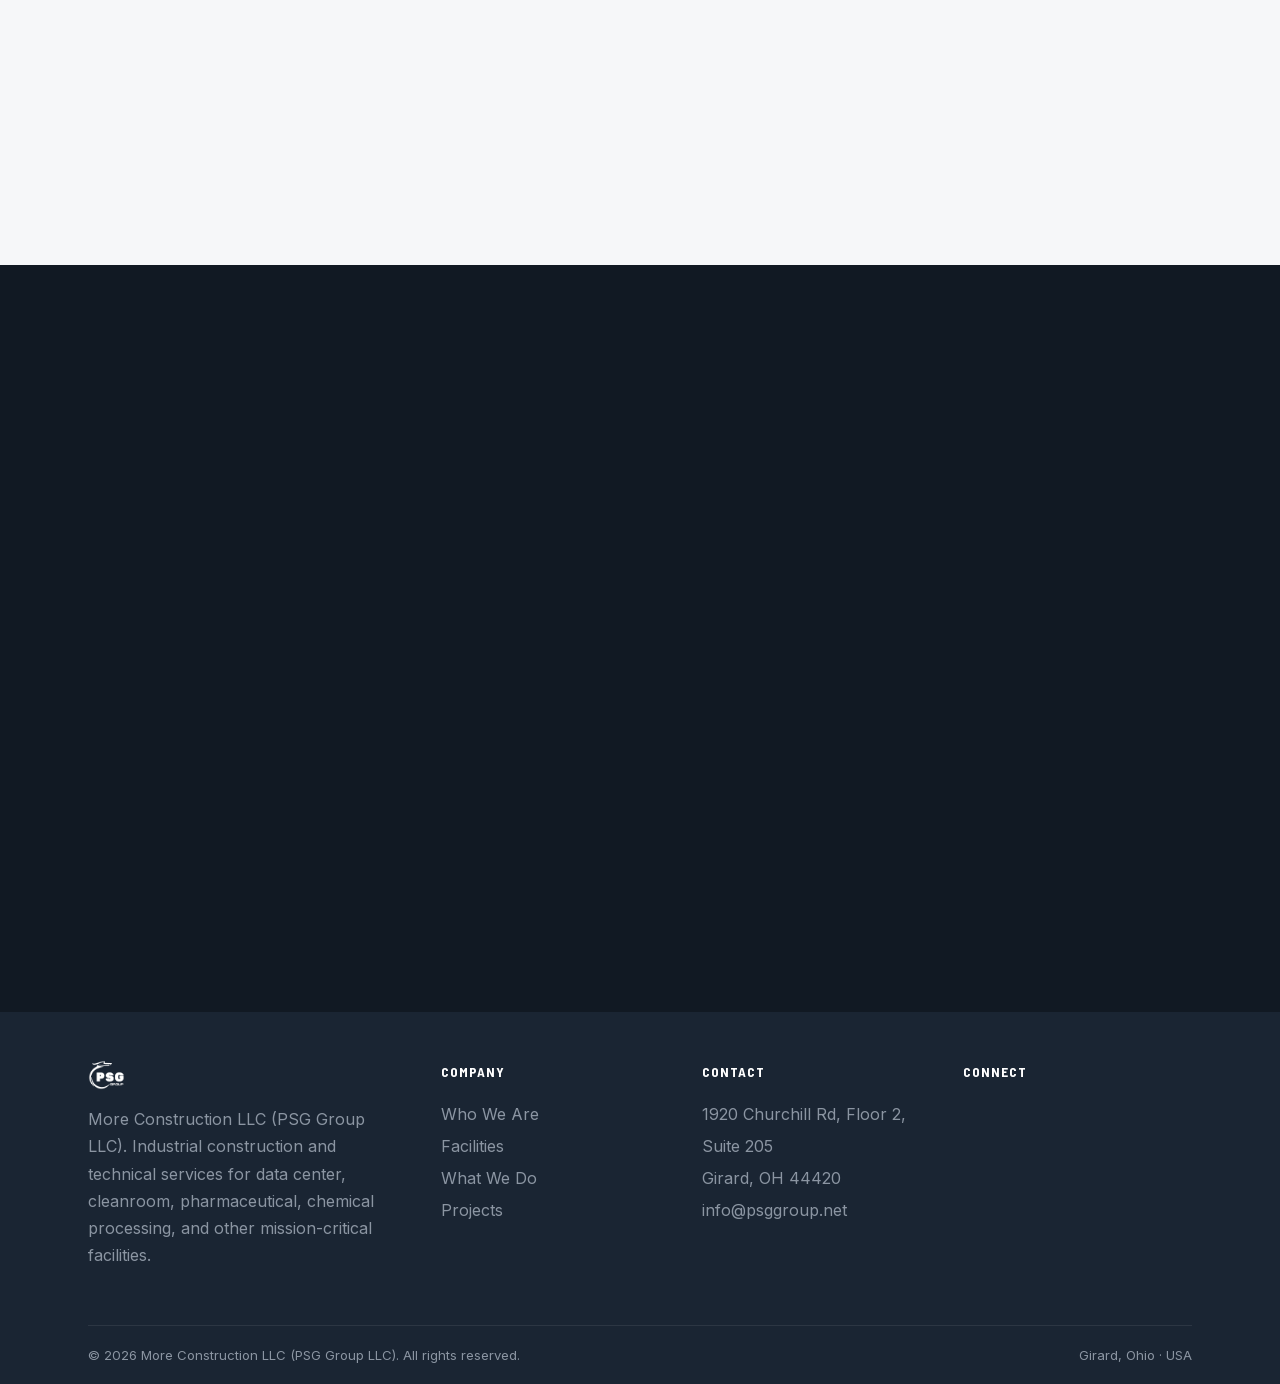
==== commit 6cdc5efe: "Rebrand to More Construction LLC (PSG Group LLC); align copy with company description - Use "More Co" ====
--- a/dev/index.html
+++ b/dev/index.html
@@ -4,9 +4,9 @@
 <head>
   <meta charset="UTF-8">
   <meta name="viewport" content="width=device-width, initial-scale=1.0">
-  <title>PSG Group LLC | Industrial &amp; Mission-Critical Construction</title>
+  <title>More Construction LLC (PSG Group LLC) | Industrial Construction &amp; Technical Services</title>
   <meta name="description"
-    content="PSG Group LLC delivers engineering coordination, MEP installation, and commissioning for industrial, commercial, and mission-critical projects across the U.S. and worldwide.">
+    content="More Construction LLC (PSG Group LLC) is an industrial construction and technical services company in Girard, Ohio, building data centers, cleanrooms, pharmaceutical manufacturing plants, chemical processing facilities, automotive facilities, and other mission-critical facilities across the U.S. and internationally.">
 
   <!-- Favicons -->
   <link rel="icon" href="assets/logo/favicon.ico" sizes="any">
@@ -15,13 +15,35 @@
   <link rel="apple-touch-icon" href="assets/logo/apple-touch-icon.png">
 
   <!-- Open Graph -->
-  <meta property="og:title" content="PSG Group LLC | Industrial &amp; Mission-Critical Construction">
+  <meta property="og:title" content="More Construction LLC (PSG Group LLC) | Industrial Construction &amp; Technical Services">
   <meta property="og:description"
-    content="Engineering coordination, MEP installation, and commissioning for industrial, commercial, and mission-critical projects.">
+    content="Construction, installation coordination, and technical support for data center, cleanroom, pharmaceutical, chemical processing, and other specialized industrial facilities.">
   <meta property="og:type" content="website">
   <meta property="og:url" content="https://psggroup.net/">
   <meta property="og:image" content="https://psggroup.net/assets/img/hero-construction.jpg">
 
+  <script type="application/ld+json">
+  {
+    "@context": "https://schema.org",
+    "@type": "Organization",
+    "name": "More Construction LLC",
+    "legalName": "More Construction LLC",
+    "alternateName": "PSG Group LLC",
+    "url": "https://psggroup.net/",
+    "logo": "https://psggroup.net/assets/logo/psg-logo-512.png",
+    "email": "info@psggroup.net",
+    "description": "Industrial construction and technical services for pharmaceutical manufacturing plants, chemical processing facilities, cleanrooms and clean HVAC systems, data centers, automotive facilities, and other specialized industrial buildings.",
+    "address": {
+      "@type": "PostalAddress",
+      "streetAddress": "1920 Churchill Rd, Floor 2, Suite 205",
+      "addressLocality": "Girard",
+      "addressRegion": "OH",
+      "postalCode": "44420",
+      "addressCountry": "US"
+    }
+  }
+  </script>
+
   <link rel="stylesheet" href="assets/css/styles.css">
   <link rel="stylesheet" href="https://cdn.jsdelivr.net/npm/@tabler/icons-webfont@3.7.0/dist/tabler-icons.min.css">
 </head>
@@ -31,16 +53,18 @@
   <!-- ============ HEADER ============ -->
   <header class="site-header" id="header">
     <div class="container nav">
-      <a href="#top" class="nav-logo" aria-label="PSG Group home">
-        <img src="assets/logo/psg-logo-white.png" alt="PSG Group">
+      <a href="#top" class="nav-logo" aria-label="More Construction LLC (PSG Group LLC) home">
+        <img src="assets/logo/psg-logo-white.png" alt="">
+        <span class="nav-wordmark"><b>More Construction LLC</b><small>PSG Group LLC</small></span>
       </a>
       <button class="nav-toggle" id="navToggle" aria-label="Open menu" aria-expanded="false"><i
           class="ti ti-menu-2"></i></button>
       <ul class="nav-links" id="navLinks">
         <button class="nav-close nav-toggle" id="navClose" aria-label="Close menu"><i class="ti ti-x"></i></button>
         <li><a href="#about">Who We Are</a></li>
-        <li><a href="#why">Why PSG</a></li>
+        <li><a href="#facilities">Facilities</a></li>
         <li><a href="#services">What We Do</a></li>
+        <li><a href="#why">Why Us</a></li>
         <li><a href="#global">Global</a></li>
         <li><a href="#projects">Our Work</a></li>
         <li><a href="#contact" class="btn btn-gold">Contact</a></li>
@@ -56,10 +80,10 @@
         fetchpriority="high">
     </div>
     <div class="container hero-inner">
-      <span class="eyebrow">Industrial &amp; Mission-Critical Construction</span>
+      <span class="eyebrow">Industrial Construction &amp; Technical Services</span>
       <h1>Building What Powers Industry</h1>
-      <p>We deliver end-to-end construction solutions for complex industrial and commercial projects, combining global
-        expertise with reliable local execution.</p>
+      <p>Construction, installation coordination, and technical support for complex industrial and mission-critical
+        facilities across the United States and internationally.</p>
       <div class="hero-cta">
         <a href="#services" class="btn btn-gold">Our Capabilities</a>
         <a href="#contact" class="btn btn-outline">Contact Us</a>
@@ -96,76 +120,79 @@
       <div class="reveal">
         <span class="eyebrow">Who We Are</span>
         <h2 class="h2">Two continents, one team</h2>
-        <p class="lead">PSG Group LLC helps global companies plan, build, and commission
-          industrial and commercial facilities in the United States — a local American delivery team working
-          hand-in-hand with our engineering teams overseas.</p>
-        <p>With 25+ years and 100+ facilities delivered worldwide for leading global clients, PSG has operated in the
-          U.S. since 2019. Clients get local execution plus the full technical depth of our overseas companies — rapid
-          response across time zones and zero-barrier communication with headquarters.</p>
+        <p class="lead">More Construction LLC (PSG Group LLC) is a professional industrial construction and technical
+          services company based in Girard, Ohio. We construct, install, coordinate, and provide technical support for
+          complex industrial and mission-critical facilities throughout the United States and internationally.</p>
+        <p>Our U.S. team has operated since 2019, backed by an affiliated group with 25+ years and 100+ facilities
+          delivered worldwide for leading global clients. Clients get local execution plus the technical depth of our
+          overseas engineering companies — rapid response across time zones and zero-barrier communication with
+          headquarters.</p>
         <div class="tags" aria-label="Industries served">
           <span class="tag">Data Centers</span>
           <span class="tag">Semiconductors</span>
+          <span class="tag">Cleanrooms &amp; Clean HVAC</span>
           <span class="tag">Pharmaceutical</span>
+          <span class="tag">Chemical Processing</span>
           <span class="tag">Automotive</span>
-          <span class="tag">Chemical</span>
           <span class="tag">Logistics</span>
           <span class="tag">Commercial</span>
         </div>
       </div>
       <figure class="about-map reveal">
         <img src="assets/img/about-map.png"
-          alt="Map of the United States with PSG project locations marked in Washington, California, Arizona, New Mexico, Texas, Illinois, Ohio, Kentucky, North Carolina, South Carolina and New York"
+          alt="Map of the United States with More Construction project locations marked in Washington, California, Arizona, New Mexico, Texas, Illinois, Ohio, Kentucky, North Carolina, South Carolina and New York"
           loading="lazy">
         <figcaption>Nationwide project support across the United States</figcaption>
       </figure>
     </div>
   </section>
 
-  <!-- ============ WHY PSG ============ -->
-  <section id="why" class="bg-light">
+  <!-- ============ FACILITIES ============ -->
+  <section id="facilities" class="bg-light">
     <div class="container">
       <div class="section-head reveal">
-        <span class="eyebrow">Why PSG</span>
-        <h2 class="h2">Building with confidence in America</h2>
-        <p class="lead">PSG brings together on-the-ground U.S. project delivery and internationally experienced
-          engineering teams, creating a seamless path for global investment and construction.</p>
+        <span class="eyebrow">Facilities We Build</span>
+        <h2 class="h2">Specialized industrial facilities</h2>
+        <p class="lead">Unlike conventional commercial construction, our projects involve highly technical building
+          systems, specialized materials, controlled environments, process utilities, and equipment that must satisfy
+          demanding engineering, chemical, safety, contamination-control, and operational requirements.</p>
       </div>
       <div class="cards">
         <div class="card reveal">
-          <i class="ti ti-building ic" aria-hidden="true"></i>
-          <h3>Built for global investment in America</h3>
-          <p>We specialize in delivering U.S. facilities for international companies, and we understand your
-            standards, expectations, and pace.</p>
-        </div>
-        <div class="card reveal">
-          <i class="ti ti-messages ic" aria-hidden="true"></i>
-          <h3>Zero-barrier communication</h3>
-          <p>Bilingual, bicultural teams on both sides of the Pacific — your headquarters and our U.S. field team speak
-            the same language, literally and technically.</p>
-        </div>
-        <div class="card reveal">
-          <i class="ti ti-world ic" aria-hidden="true"></i>
-          <h3>Local delivery, global backbone</h3>
-          <p>An American on-site team backed by our global network of engineering offices — design, BIM, and
-            construction support across time zones for rapid response.</p>
-        </div>
-        <div class="card reveal">
-          <i class="ti ti-award ic" aria-hidden="true"></i>
-          <h3>Proven with global leaders</h3>
-          <p>25+ years and 100+ delivered facilities for clients including Nike, Daimler, Grundfos, Santen, Infineon,
-            and AMD.</p>
-        </div>
-        <div class="card reveal">
-          <i class="ti ti-cpu ic" aria-hidden="true"></i>
-          <h3>Mission-critical &amp; complex builds</h3>
-          <p>Data centers, semiconductors, pharmaceuticals, automotive, logistics, and commercial projects;
-            cleanrooms Class 10–10,000 — complex facilities, not generic construction.</p>
-        </div>
-        <div class="card reveal">
-          <i class="ti ti-route ic" aria-hidden="true"></i>
-          <h3>One partner, investment to commissioning</h3>
-          <p>Market and site survey, permitting and regulatory guidance, design coordination, GC + MEP, materials
-            import/export support, and commissioning.</p>
+          <i class="ti ti-server-2 ic" aria-hidden="true"></i>
+          <h3>Data Centers</h3>
+          <p>Mission-critical facilities with highly technical mechanical, cooling, and power systems that must be
+            installed, tested, and ready for continuous operation.</p>
+        </div>
+        <div class="card reveal">
+          <i class="ti ti-air-conditioning ic" aria-hidden="true"></i>
+          <h3>Cleanrooms &amp; Clean HVAC Systems</h3>
+          <p>Cleanrooms from Class 10 to Class 10,000 and the clean HVAC systems that hold temperature, humidity,
+            pressure, and particle levels within specification.</p>
+        </div>
+        <div class="card reveal">
+          <i class="ti ti-pill ic" aria-hidden="true"></i>
+          <h3>Pharmaceutical Manufacturing Plants</h3>
+          <p>Production facilities with controlled environments, process utilities, and specialized equipment built to
+            strict contamination-control, safety, and operational requirements.</p>
+        </div>
+        <div class="card reveal">
+          <i class="ti ti-flask ic" aria-hidden="true"></i>
+          <h3>Chemical Processing Facilities</h3>
+          <p>Process facilities whose piping, equipment, materials, and building systems must meet demanding chemical,
+            safety, and engineering requirements.</p>
+        </div>
+        <div class="card reveal">
+          <i class="ti ti-car ic" aria-hidden="true"></i>
+          <h3>Automotive Facilities</h3>
+          <p>Production plants and workshops with process utilities, production equipment, and system installation for
+            automotive manufacturers and suppliers.</p>
+        </div>
+        <div class="card reveal">
+          <i class="ti ti-building-factory-2 ic" aria-hidden="true"></i>
+          <h3>Specialized Industrial Buildings</h3>
+          <p>Semiconductor, electronics, and other technical industrial facilities that depend on specialized
+            materials, systems, and equipment.</p>
         </div>
       </div>
     </div>
@@ -177,32 +204,103 @@
       <div class="section-head reveal">
         <span class="eyebrow">What We Do</span>
         <h2 class="h2">Services</h2>
-        <p class="lead">End-to-end delivery for complex facilities — from engineering and coordination through
-          installation and commissioning.</p>
+        <p class="lead">A broad range of construction-related and technical services that make sure specialized
+          industrial systems are properly constructed, installed, tested, and prepared for operation.</p>
       </div>
       <div class="cards">
         <div class="card reveal">
           <i class="ti ti-ruler-measure ic" aria-hidden="true"></i>
-          <h3>Engineering Coordination</h3>
-          <p>Engineering, technical advisory, design review, mechanical systems coordination, and commissioning support
-            for industrial and mission-critical projects.</p>
-        </div>
-        <div class="card reveal">
-          <i class="ti ti-server-2 ic" aria-hidden="true"></i>
-          <h3>Mission-Critical Solutions</h3>
-          <p>Engineering, construction coordination, and technical implementation for complex data center and
-            mission-critical facility development.</p>
-        </div>
-        <div class="card reveal">
-          <i class="ti ti-bolt ic" aria-hidden="true"></i>
-          <h3>Mechanical &amp; Electrical</h3>
-          <p>Mechanical and electrical installation, coordination, and maintenance designed to meet industry-specific
-            requirements for commercial and industrial facilities.</p>
-        </div>
-      </div>
+          <h3>Engineering Coordination &amp; Technical Advisory</h3>
+          <p>Engineering coordination and technical advisory services that keep owners, designers, and contractors
+            aligned on complex building and process systems.</p>
+        </div>
+        <div class="card reveal">
+          <i class="ti ti-file-search ic" aria-hidden="true"></i>
+          <h3>Design Review</h3>
+          <p>Review of designs and specifications against the engineering, chemical, safety, and operational
+            requirements of each facility.</p>
+        </div>
+        <div class="card reveal">
+          <i class="ti ti-settings-cog ic" aria-hidden="true"></i>
+          <h3>Mechanical &amp; Process-System Coordination</h3>
+          <p>Coordination of mechanical systems, clean HVAC, and process utilities so they integrate with the building
+            and production equipment.</p>
+        </div>
+        <div class="card reveal">
+          <i class="ti ti-crane ic" aria-hidden="true"></i>
+          <h3>Construction Support</h3>
+          <p>On-site construction support alongside general contractors and subcontractors to build specialized systems
+            correctly and on schedule.</p>
+        </div>
+        <div class="card reveal">
+          <i class="ti ti-tools ic" aria-hidden="true"></i>
+          <h3>Equipment &amp; System Installation Coordination</h3>
+          <p>Coordination with equipment manufacturers and suppliers through delivery, installation, and hookup of
+            specialized equipment and systems.</p>
+        </div>
+        <div class="card reveal">
+          <i class="ti ti-clipboard-check ic" aria-hidden="true"></i>
+          <h3>Commissioning Support &amp; Project Closeout</h3>
+          <p>Testing and commissioning support and project closeout assistance to prepare facilities and systems for
+            operation.</p>
+        </div>
+      </div>
+      <p class="cap-strip reveal"><b>We work closely with:</b> Project Owners · Architects · Engineers · General
+        Contractors · Subcontractors · Equipment Manufacturers · Laboratories · Chemical &amp; Material Suppliers ·
+        Technical Professionals</p>
       <p class="cap-strip reveal"><b>Full capabilities:</b> General Contracting · MEP Installation · Construction
         Management · Cost Control · Scheduling · QEHS · Procurement · Design Management &amp; BIM · Materials
         Import/Export Support</p>
+    </div>
+  </section>
+
+  <!-- ============ WHY US ============ -->
+  <section id="why" class="bg-light">
+    <div class="container">
+      <div class="section-head reveal">
+        <span class="eyebrow">Why More Construction</span>
+        <h2 class="h2">Building with confidence in America</h2>
+        <p class="lead">More Construction brings together on-the-ground U.S. project delivery and internationally
+          experienced engineering teams, creating a seamless path for global investment and construction.</p>
+      </div>
+      <div class="cards">
+        <div class="card reveal">
+          <i class="ti ti-building ic" aria-hidden="true"></i>
+          <h3>Built for global investment in America</h3>
+          <p>We specialize in delivering U.S. facilities for international companies, and we understand your
+            standards, expectations, and pace.</p>
+        </div>
+        <div class="card reveal">
+          <i class="ti ti-messages ic" aria-hidden="true"></i>
+          <h3>Zero-barrier communication</h3>
+          <p>Bilingual, bicultural teams on both sides of the Pacific — your headquarters and our U.S. field team speak
+            the same language, literally and technically.</p>
+        </div>
+        <div class="card reveal">
+          <i class="ti ti-world ic" aria-hidden="true"></i>
+          <h3>Local delivery, global backbone</h3>
+          <p>An American on-site team backed by our global network of engineering offices — design, BIM, and
+            construction support across time zones for rapid response.</p>
+        </div>
+        <div class="card reveal">
+          <i class="ti ti-award ic" aria-hidden="true"></i>
+          <h3>Proven with global leaders</h3>
+          <p>25+ years and 100+ delivered facilities for clients including Nike, Daimler, Grundfos, Santen, Infineon,
+            and AMD.</p>
+        </div>
+        <div class="card reveal">
+          <i class="ti ti-cpu ic" aria-hidden="true"></i>
+          <h3>Mission-critical &amp; complex builds</h3>
+          <p>Data center, semiconductor, cleanroom, pharmaceutical, chemical processing, and automotive facilities —
+            complex facilities, not generic construction.</p>
+        </div>
+        <div class="card reveal">
+          <i class="ti ti-route ic" aria-hidden="true"></i>
+          <h3>One partner, investment to commissioning</h3>
+          <p>Market and site survey, permitting and regulatory guidance, design coordination, construction support,
+            materials import/export support, commissioning, and closeout.</p>
+        </div>
+      </div>
     </div>
   </section>
 
@@ -222,7 +320,7 @@
         <div class="global-stage-inner">
           <div class="hub-halo"></div>
           <img class="dotted-map" src="assets/img/dotted-map.png"
-            alt="Map of PSG's nine offices across East and Southeast Asia connected to its United States headquarters"
+            alt="Map of nine affiliated offices across East and Southeast Asia connected to the United States headquarters"
             loading="lazy">
 
           <svg class="global-arcs" viewBox="0 0 2355 1402" preserveAspectRatio="xMidYMid meet" aria-hidden="true">
@@ -308,7 +406,7 @@
         <div>
           <div class="lg-rule"></div>
           <h3>United States</h3>
-          <p>PSG Group LLC — Girard, Ohio</p>
+          <p>More Construction LLC (PSG Group LLC) — Girard, Ohio</p>
         </div>
       </div>
     </div>
@@ -320,7 +418,7 @@
       <div class="section-head reveal">
         <span class="eyebrow">Selected Facilities</span>
         <h2 class="h2">Our Work</h2>
-        <p class="lead" style="color:var(--gray-300)">Facilities delivered across the PSG global network.</p>
+        <p class="lead" style="color:var(--gray-300)">Facilities delivered across our affiliated global network.</p>
       </div>
 
       <div class="gallery reveal" id="gallery">
@@ -397,9 +495,10 @@
         <span class="eyebrow">Our Office</span>
         <h2 class="h2">Girard, Ohio</h2>
         <address>
-          PSG Group LLC<br>
-          1920 Churchill Rd, Ste 205<br>
-          Girard, OH 44420
+          <strong>More Construction LLC</strong><br>
+          (PSG Group LLC)<br>
+          1920 Churchill Rd, Floor 2, Suite 205<br>
+          Girard, OH 44420, USA
         </address>
         <p style="color:var(--gray-600); font-size:.95rem; margin-top:.5rem">Registered in Canton, Ohio</p>
         <p style="margin-top:1.2rem">
@@ -409,9 +508,12 @@
         </p>
       </div>
       <div class="office-photos reveal">
-        <img class="feature" src="assets/img/office/office-room.jpg" alt="PSG Group office" loading="lazy">
-        <img src="assets/img/office/office-desk.jpg" alt="PSG Group office workspace" loading="lazy">
-        <img src="assets/img/office/office-suite-door.jpg" alt="PSG Group LLC suite entrance" loading="lazy">
+        <img class="feature" src="assets/img/office/office-corridor.jpg"
+          alt="More Construction LLC office corridor and workstations in Suite 205, Girard, Ohio" loading="lazy">
+        <img src="assets/img/office/office-open-plan.jpg" alt="More Construction LLC open-plan office"
+          loading="lazy">
+        <img src="assets/img/office/office-conference.jpg" alt="More Construction LLC conference room"
+          loading="lazy">
       </div>
     </div>
   </section>
@@ -423,7 +525,7 @@
         <span class="eyebrow">Get in Touch</span>
         <h2 class="h2">Let's build together</h2>
         <p class="lead" style="color:var(--gray-300)">Tell us about your project and our team will get back to you.</p>
-        <div class="row"><i class="ti ti-map-pin" aria-hidden="true"></i><span>1920 Churchill Rd, Ste 205<br>Girard, OH
+        <div class="row"><i class="ti ti-map-pin" aria-hidden="true"></i><span>1920 Churchill Rd, Floor 2, Suite 205<br>Girard, OH
             44420</span></div>
         <!-- Confirm address inbox below -->
         <div class="row"><i class="ti ti-mail" aria-hidden="true"></i><a
@@ -463,14 +565,15 @@
     <div class="container">
       <div class="footer-grid">
         <div>
-          <img src="assets/logo/psg-logo-white.png" alt="PSG Group">
-          <p>PSG Group LLC. Industrial, commercial &amp; mission-critical construction,
-            backed by a global network of offices across Asia and the United States.</p>
+          <img src="assets/logo/psg-logo-white.png" alt="More Construction LLC (PSG Group LLC)">
+          <p>More Construction LLC (PSG Group LLC). Industrial construction and technical services for data center,
+            cleanroom, pharmaceutical, chemical processing, and other mission-critical facilities.</p>
         </div>
         <div>
           <h4>Company</h4>
           <ul>
             <li><a href="#about">Who We Are</a></li>
+            <li><a href="#facilities">Facilities</a></li>
             <li><a href="#services">What We Do</a></li>
             <li><a href="#projects">Projects</a></li>
           </ul>
@@ -478,7 +581,7 @@
         <div>
           <h4>Contact</h4>
           <ul>
-            <li>1920 Churchill Rd, Ste 205</li>
+            <li>1920 Churchill Rd, Floor 2, Suite 205</li>
             <li>Girard, OH 44420</li>
             <li><a href="mailto:info@psggroup.net">info@psggroup.net</a></li>
           </ul>
@@ -491,7 +594,7 @@
         </div>
       </div>
       <div class="footer-bottom">
-        <span>© <span id="year">2026</span> PSG Group LLC. All rights reserved.</span>
+        <span>© <span id="year">2026</span> More Construction LLC (PSG Group LLC). All rights reserved.</span>
         <span>Girard, Ohio · USA</span>
       </div>
     </div>
--- a/dev/assets/css/styles.css
+++ b/dev/assets/css/styles.css
@@ -92,7 +92,11 @@
 }
 .nav{display:flex; align-items:center; justify-content:space-between; height:72px}
 .nav-logo img{height:48px; width:auto}
-.nav-links{display:flex; align-items:center; gap:2rem; list-style:none; margin:0; padding:0}
+.nav-logo{display:flex; align-items:center; gap:.75rem}
+.nav-wordmark{display:flex; flex-direction:column; line-height:1.1; color:#fff; font-family:var(--font-display); text-transform:uppercase; padding-left:.75rem; border-left:1px solid rgba(255,255,255,.25)}
+.nav-wordmark b{font-weight:700; font-size:1.05rem; letter-spacing:.05em}
+.nav-wordmark small{font-weight:500; font-size:.72rem; letter-spacing:.12em; color:var(--gray-300); margin-top:.15rem}
+.nav-links{display:flex; align-items:center; gap:clamp(1rem,1.9vw,2rem); list-style:none; margin:0; padding:0}
 .nav-links a{
   font-family:var(--font-display); font-weight:600; font-size:.9rem;
   letter-spacing:.04em; text-transform:uppercase; color:#fff; padding:.4rem 0; position:relative;
@@ -105,7 +109,7 @@
 .nav-links .btn{padding:.7em 2em}
 .nav-toggle{display:none; background:none; border:0; color:#fff; font-size:1.7rem; cursor:pointer}
 
-@media (max-width:880px){
+@media (max-width:1080px){
   .nav-toggle{display:block}
   .nav-links{
     position:fixed; inset:0; flex-direction:column; justify-content:center; gap:1.6rem;
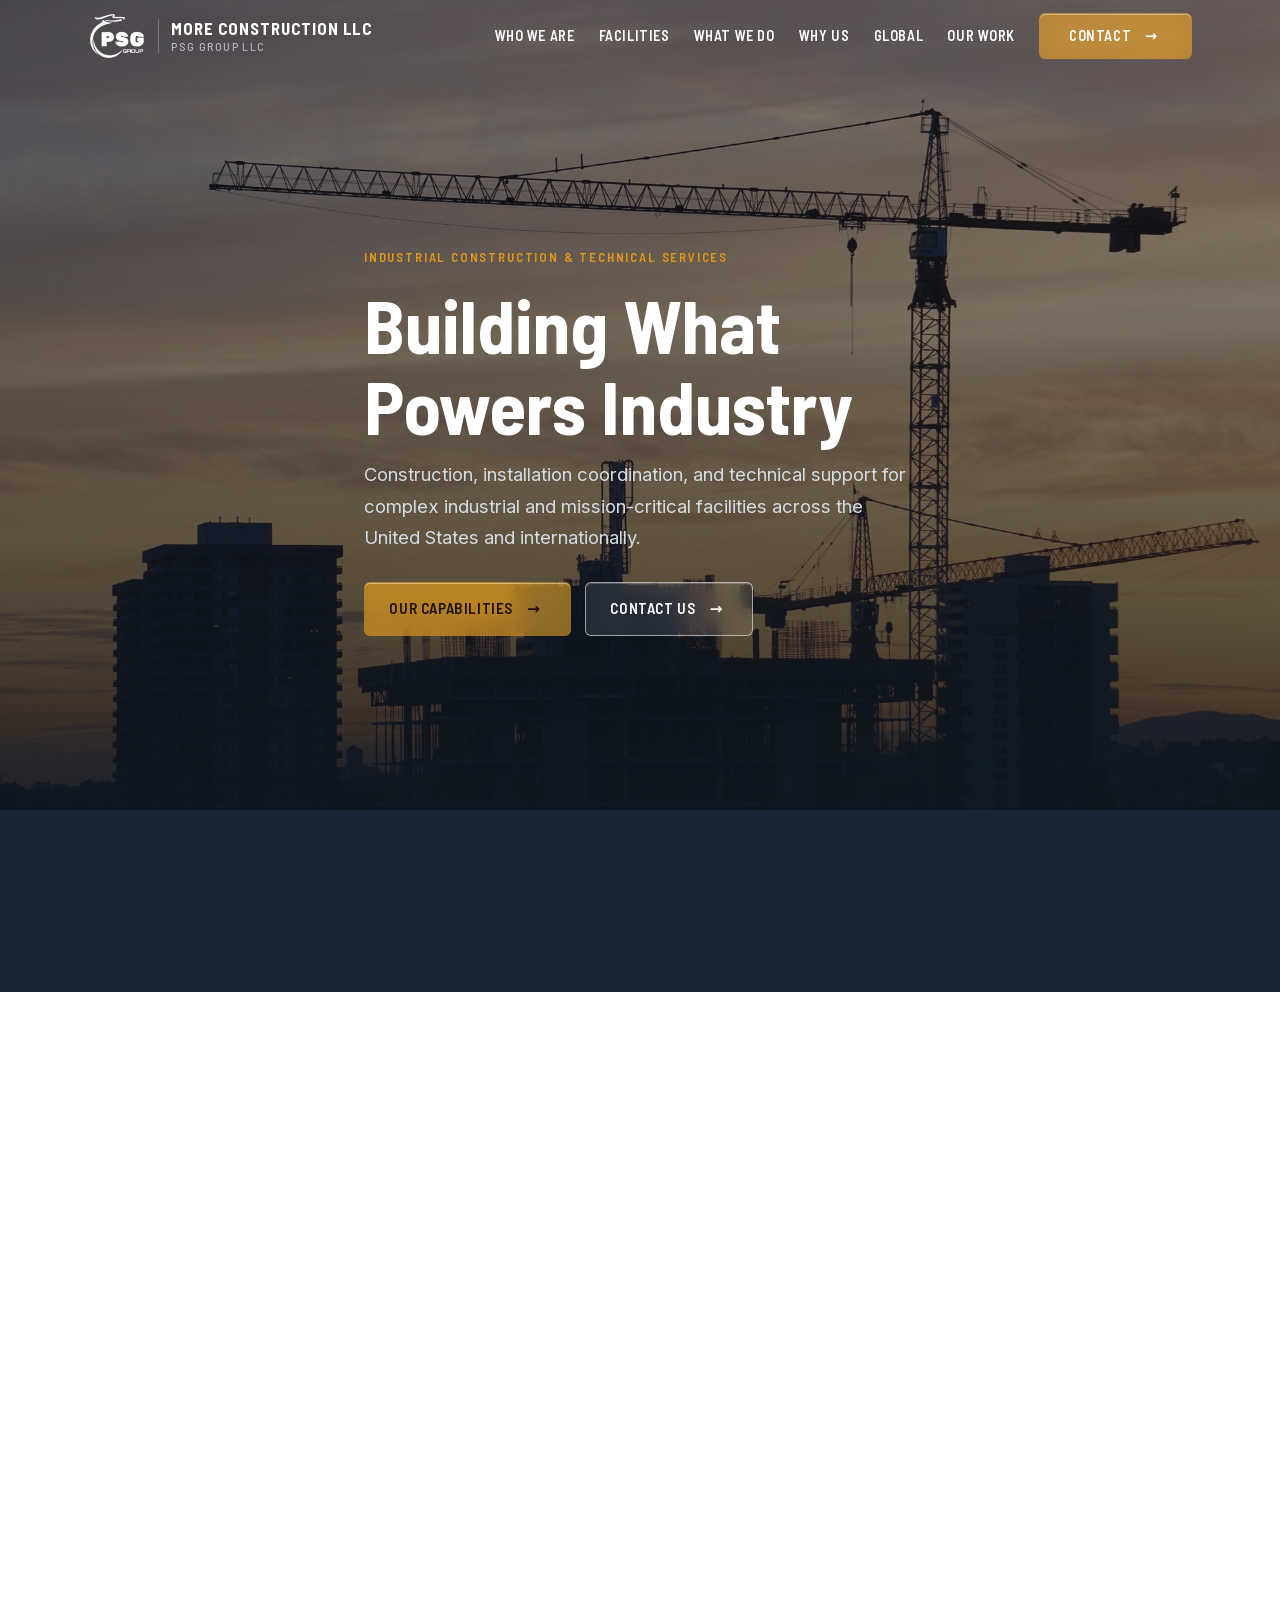
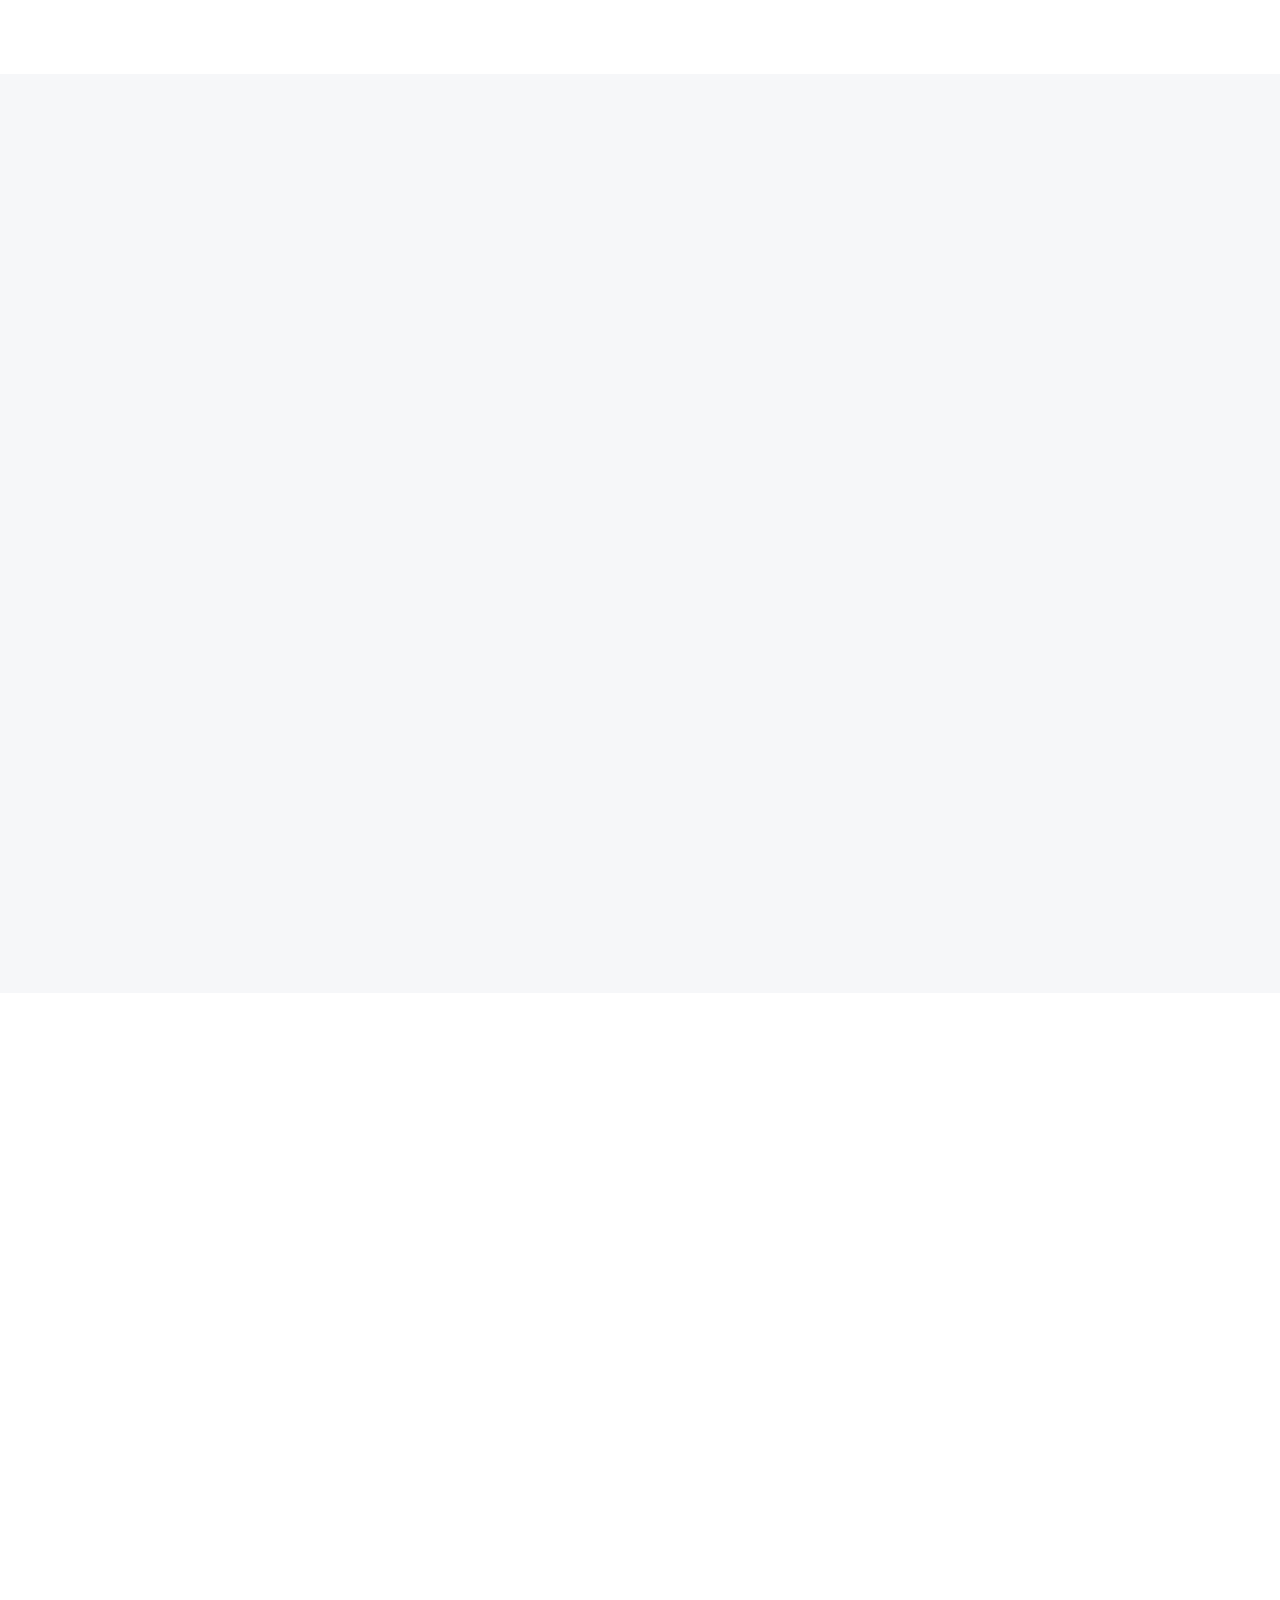
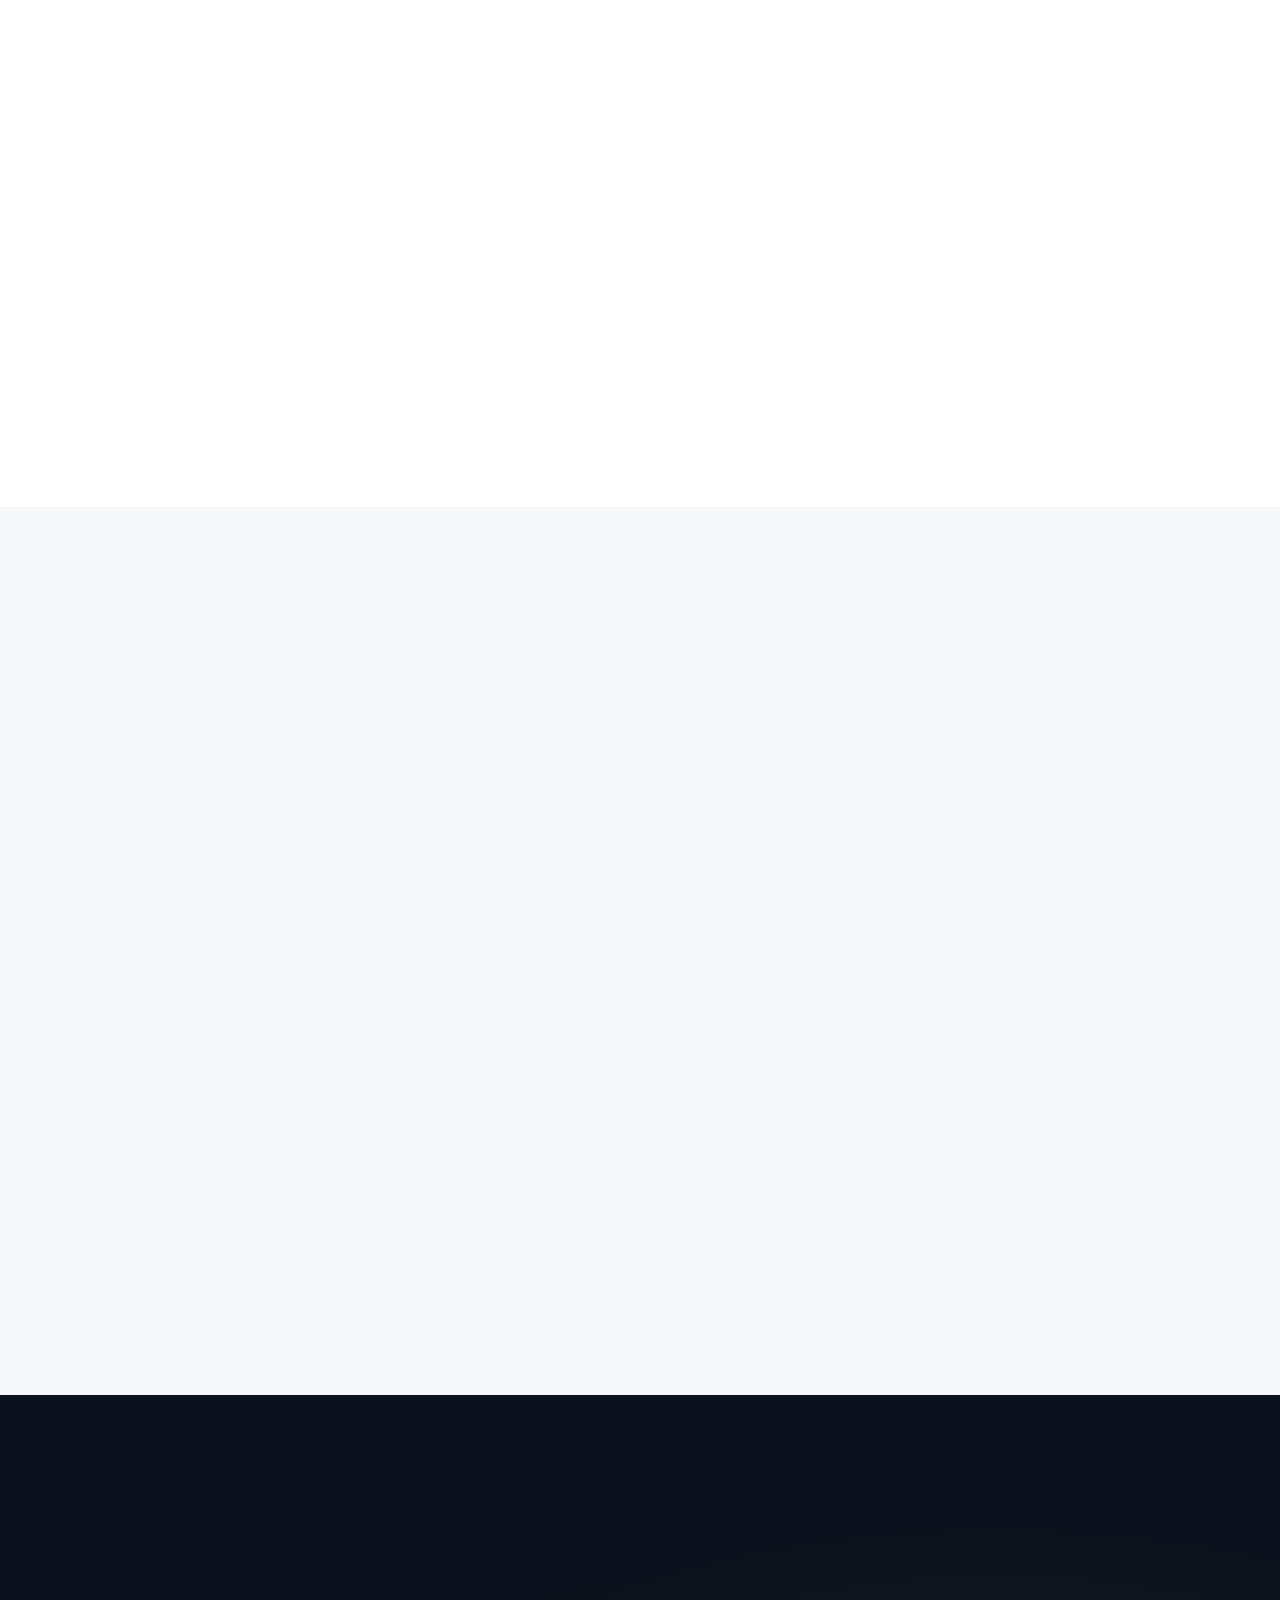
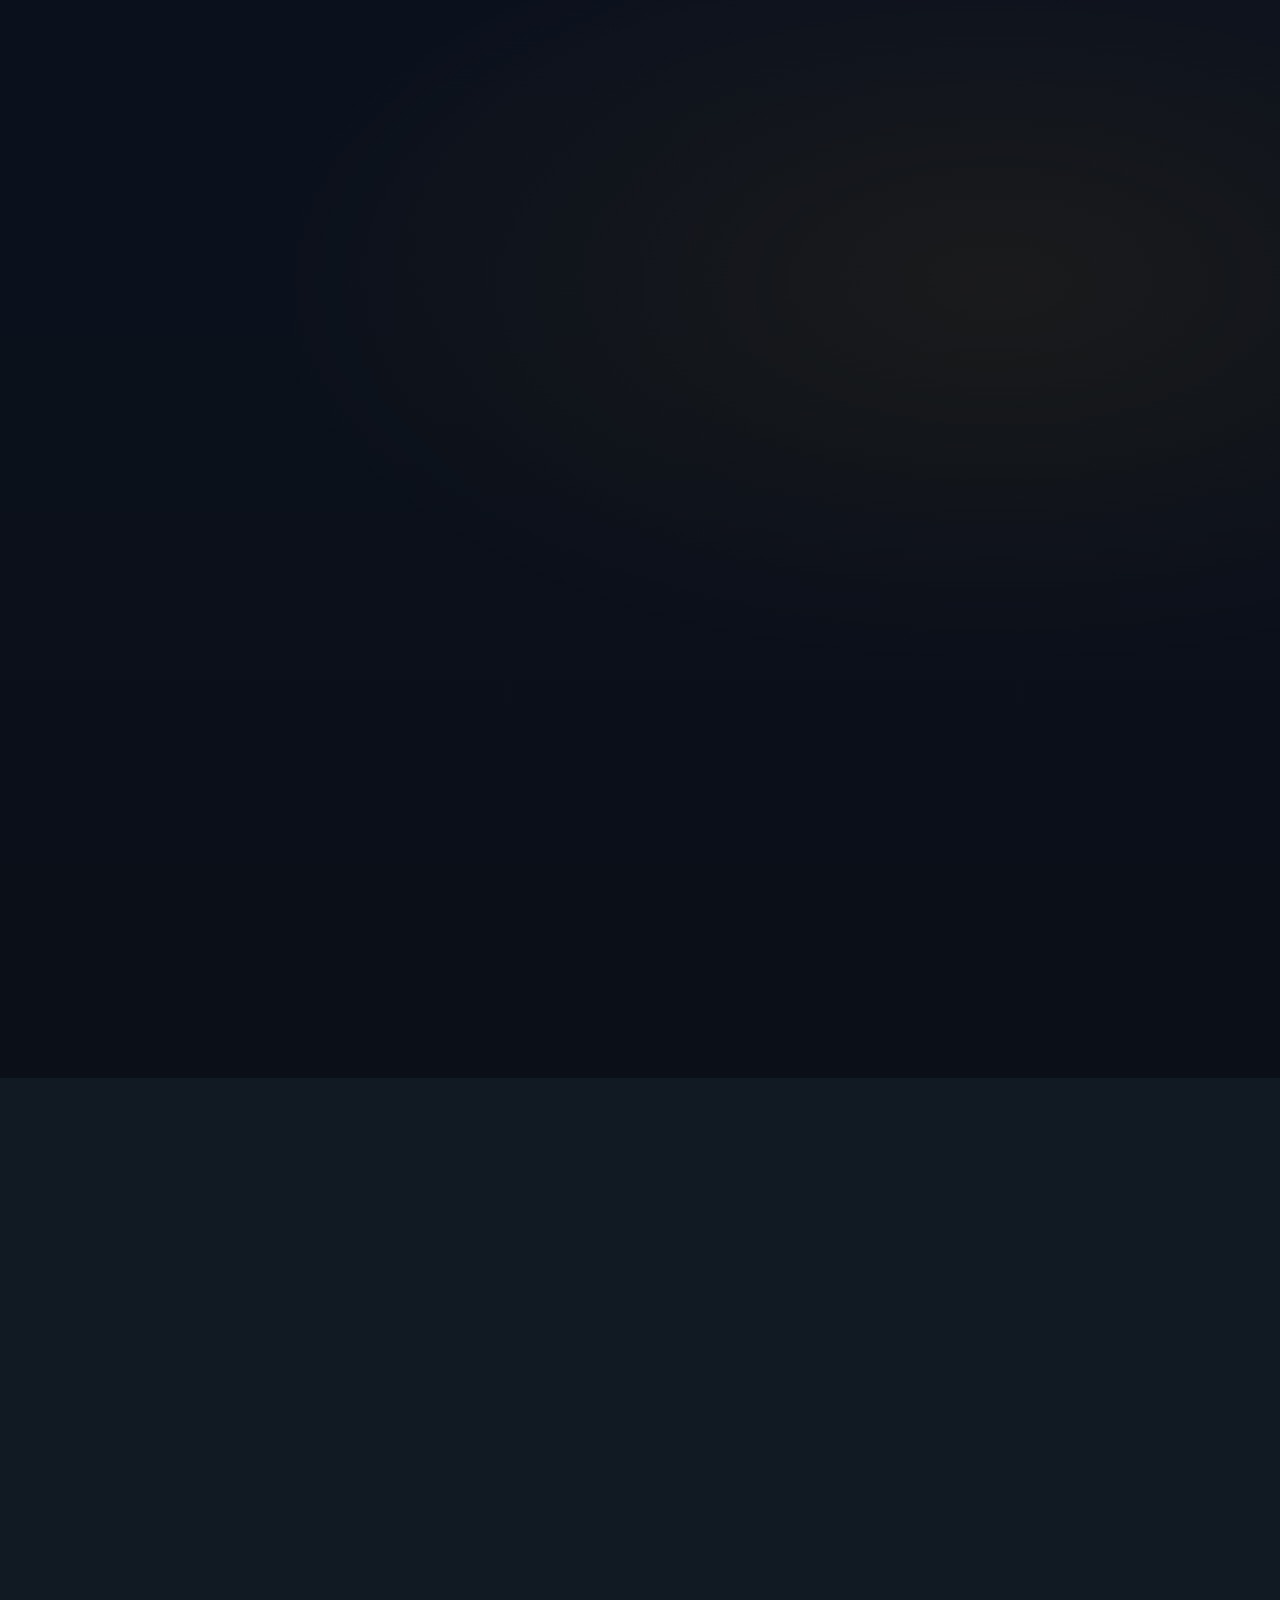
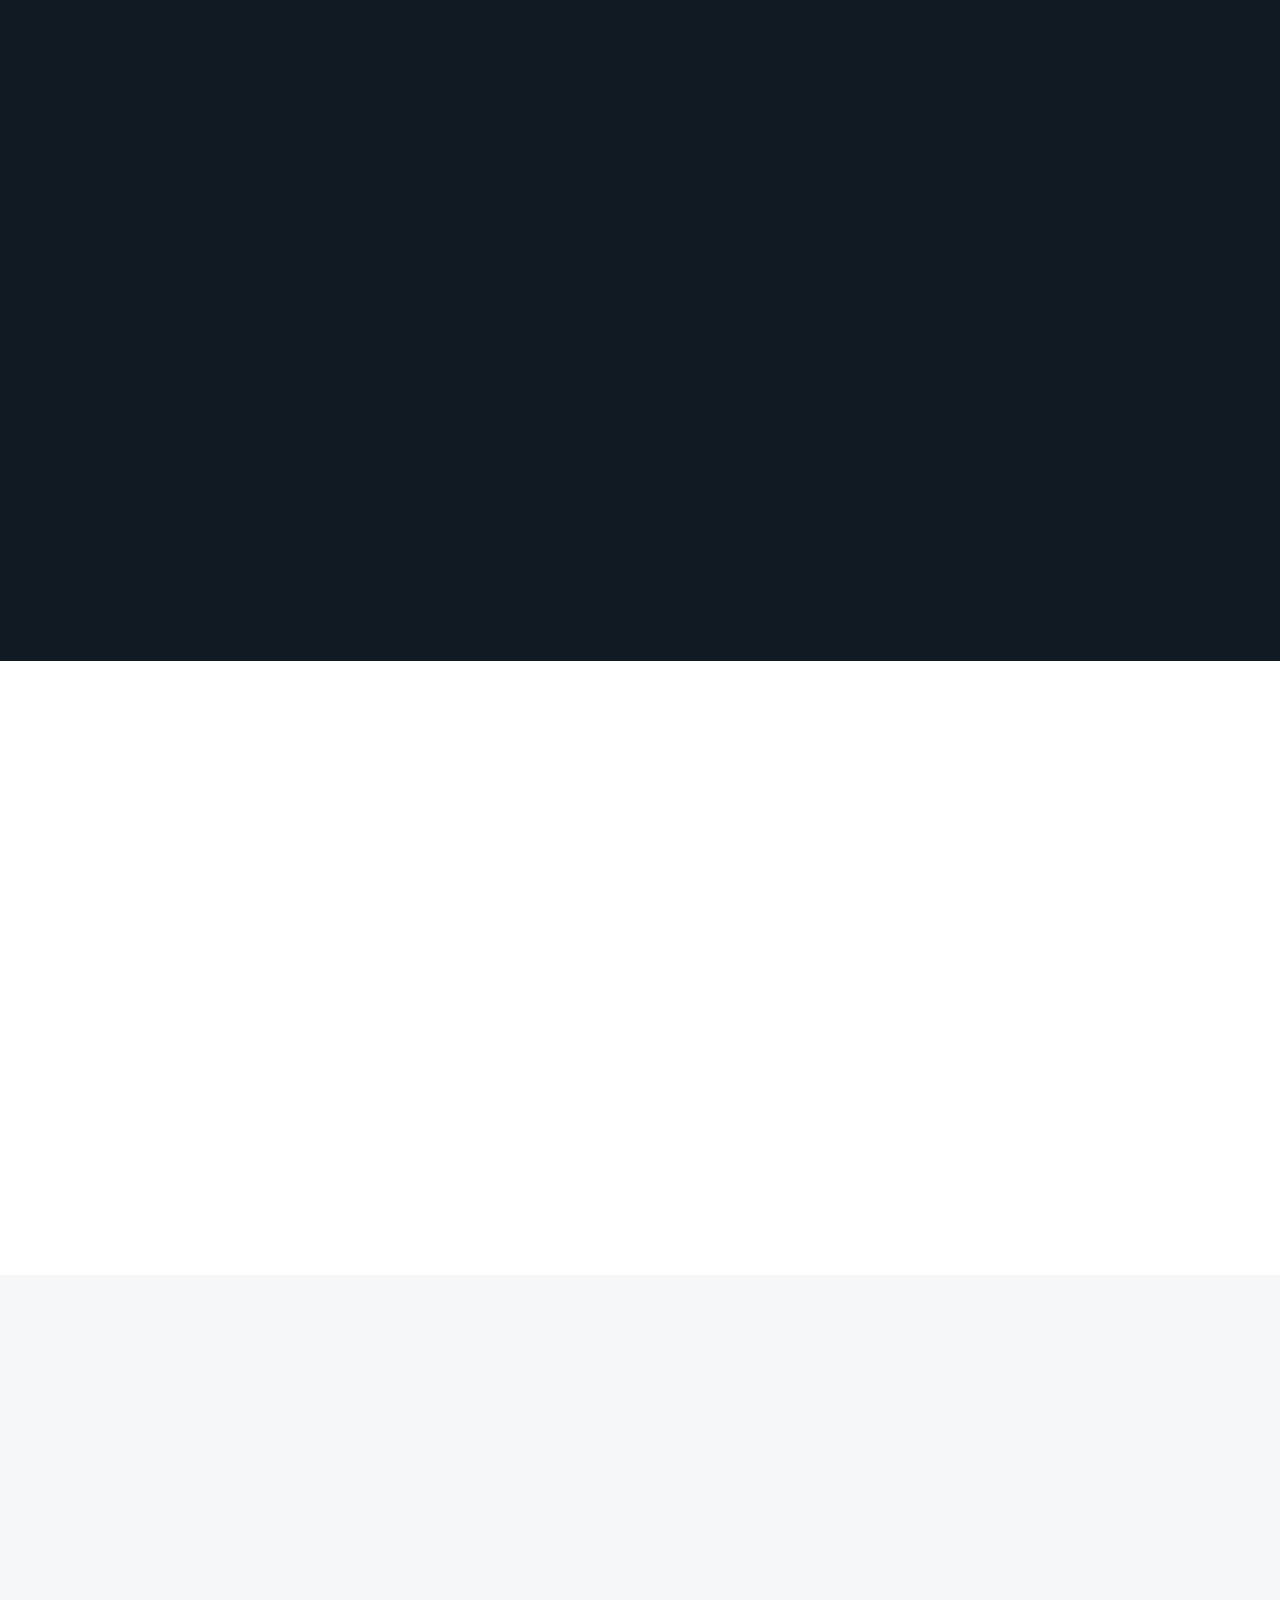
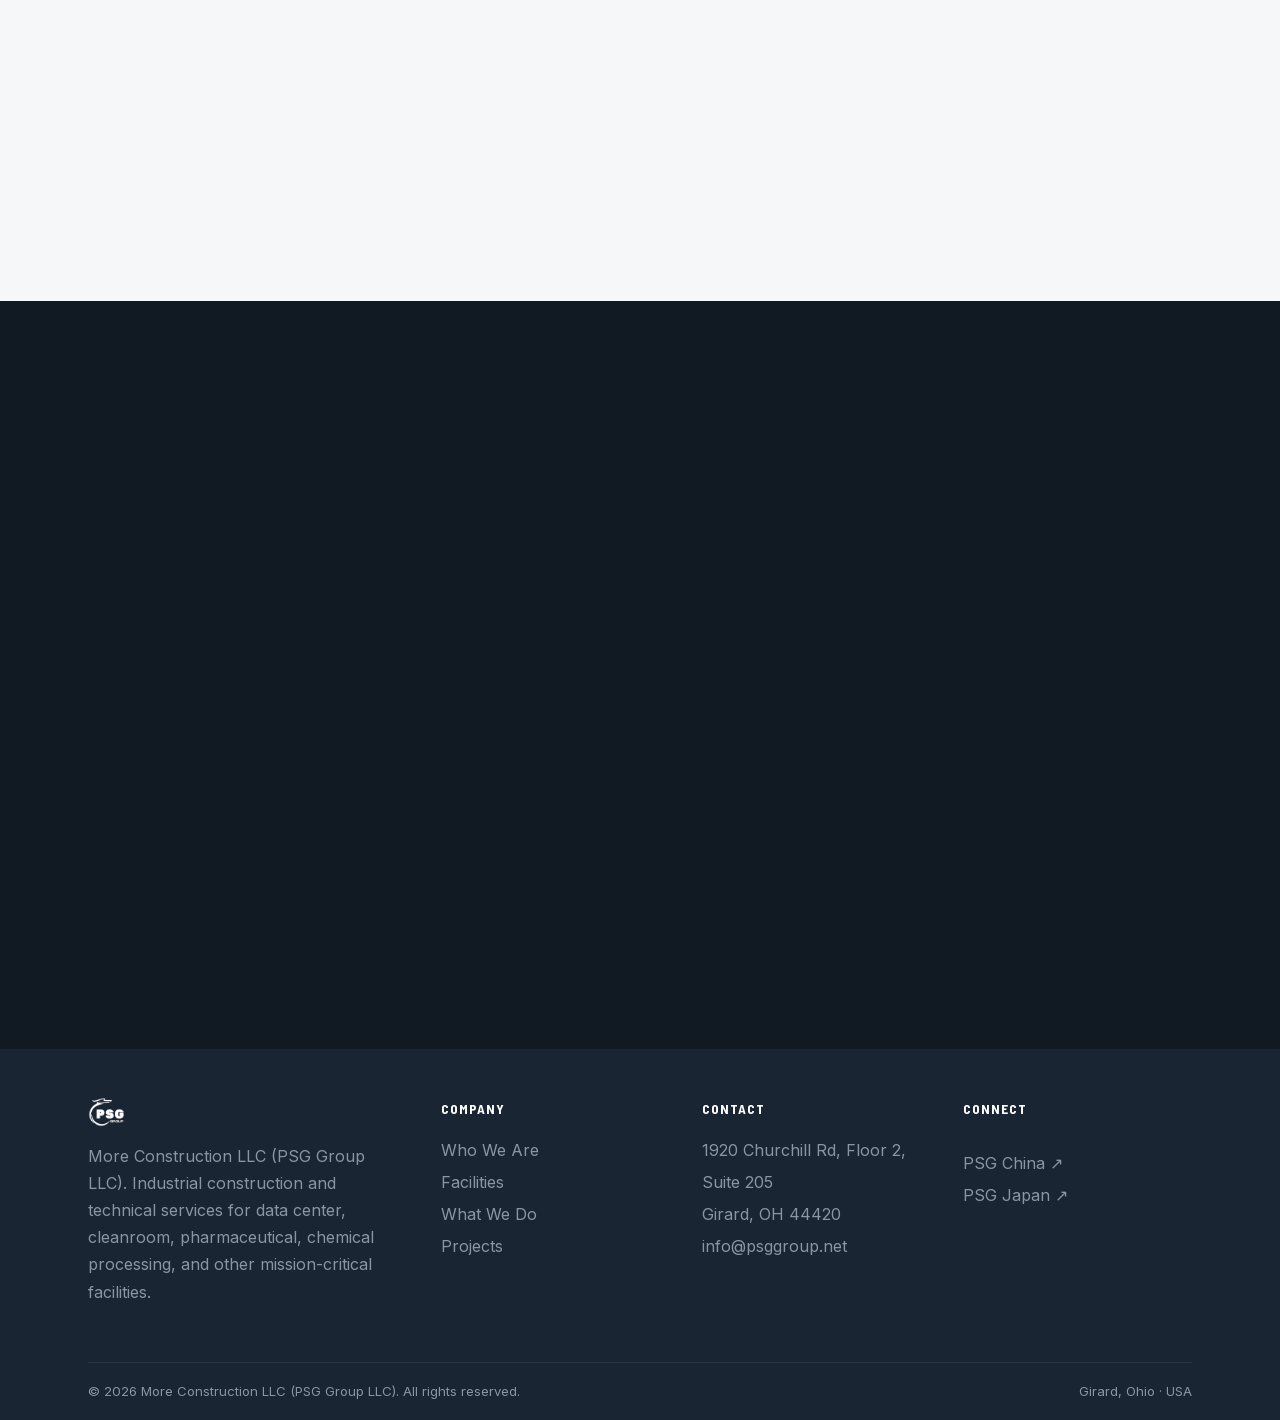
==== commit 77376cb7: "Link to PSG China and PSG Japan sites from Global Network and footer Co-Authored-By: Claude Opus 5.5" ====
--- a/dev/index.html
+++ b/dev/index.html
@@ -397,11 +397,15 @@
           <div class="lg-rule"></div>
           <h3>Headquarters &amp; 8 offices</h3>
           <p>Wuxi · Shanghai · Wuhan · Suzhou · Dalian · Shenyang · Hong Kong · Hainan</p>
+          <a class="lg-link" href="https://www.psg.kim" target="_blank" rel="noopener">Visit PSG China <span
+              class="ar">↗</span></a>
         </div>
         <div>
           <div class="lg-rule"></div>
           <h3>International</h3>
           <p>Japan · Thailand · Malaysia · Indonesia · Vietnam</p>
+          <a class="lg-link" href="https://psg-jpn.co.jp" target="_blank" rel="noopener">Visit PSG Japan <span
+              class="ar">↗</span></a>
         </div>
         <div>
           <div class="lg-rule"></div>
@@ -591,6 +595,10 @@
           <div class="social">
             <a href="#contact" aria-label="Go to contact section"><i class="ti ti-mail"></i></a>
           </div>
+          <ul class="footer-affiliates">
+            <li><a href="https://www.psg.kim" target="_blank" rel="noopener">PSG China ↗</a></li>
+            <li><a href="https://psg-jpn.co.jp" target="_blank" rel="noopener">PSG Japan ↗</a></li>
+          </ul>
         </div>
       </div>
       <div class="footer-bottom">
--- a/dev/assets/css/styles.css
+++ b/dev/assets/css/styles.css
@@ -252,6 +252,10 @@
 .global-legend .lg-rule{height:3px; width:100%; background:linear-gradient(90deg,var(--amber),rgba(232,161,31,.15)); border-radius:2px; margin-bottom:16px}
 .global-legend h3{font-family:var(--font-display); font-weight:700; font-size:1.125rem; letter-spacing:.02em; color:#F1F5FB; margin:0 0 8px}
 .global-legend p{margin:0; color:#8B98AE; font-size:.97rem; line-height:1.7}
+.global-legend .lg-link{display:inline-flex; align-items:center; gap:.35rem; margin-top:.7rem; font-family:var(--font-display); font-weight:600; font-size:.9rem; letter-spacing:.04em; text-transform:uppercase; color:var(--amber)}
+.global-legend .lg-link .ar{transition:transform .18s ease}
+.global-legend .lg-link:hover{color:#F5C765}
+.global-legend .lg-link:hover .ar{transform:translate(2px,-2px)}
 @media (max-width:820px){
   .global-stage-inner{width:100%}
   .global-legend{grid-template-columns:1fr; gap:1.6rem}
@@ -297,6 +301,7 @@
 .footer ul{list-style:none; margin:0; padding:0; line-height:2}
 .footer a:hover{color:var(--gold)}
 .footer .social{display:flex; gap:.8rem; font-size:1.3rem; margin-top:.3rem}
+.footer .footer-affiliates{margin-top:.8rem}
 .footer-bottom{margin-top:2.5rem; border-top:1px solid rgba(255,255,255,.08); padding-block:1.1rem; font-size:.82rem; display:flex; justify-content:space-between; flex-wrap:wrap; gap:.5rem}
 
 /* ============ LIGHTBOX ============ */
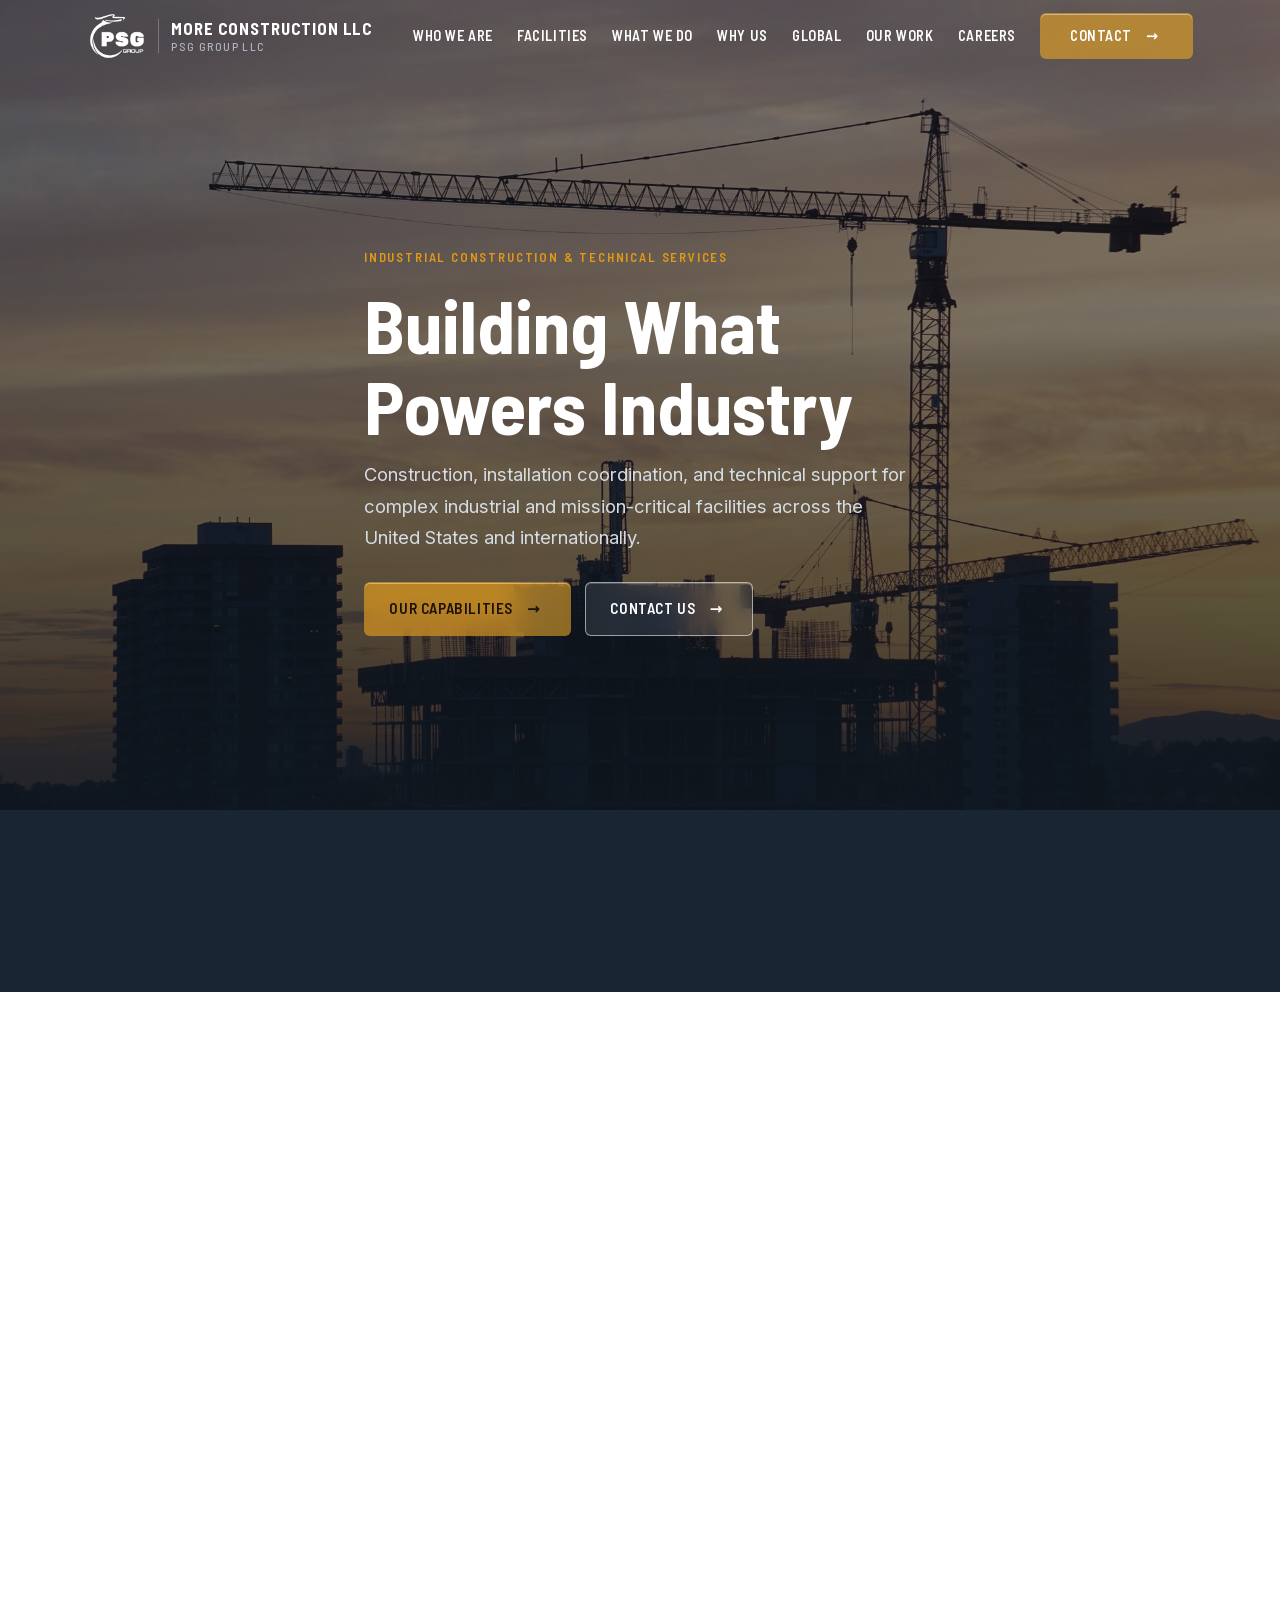
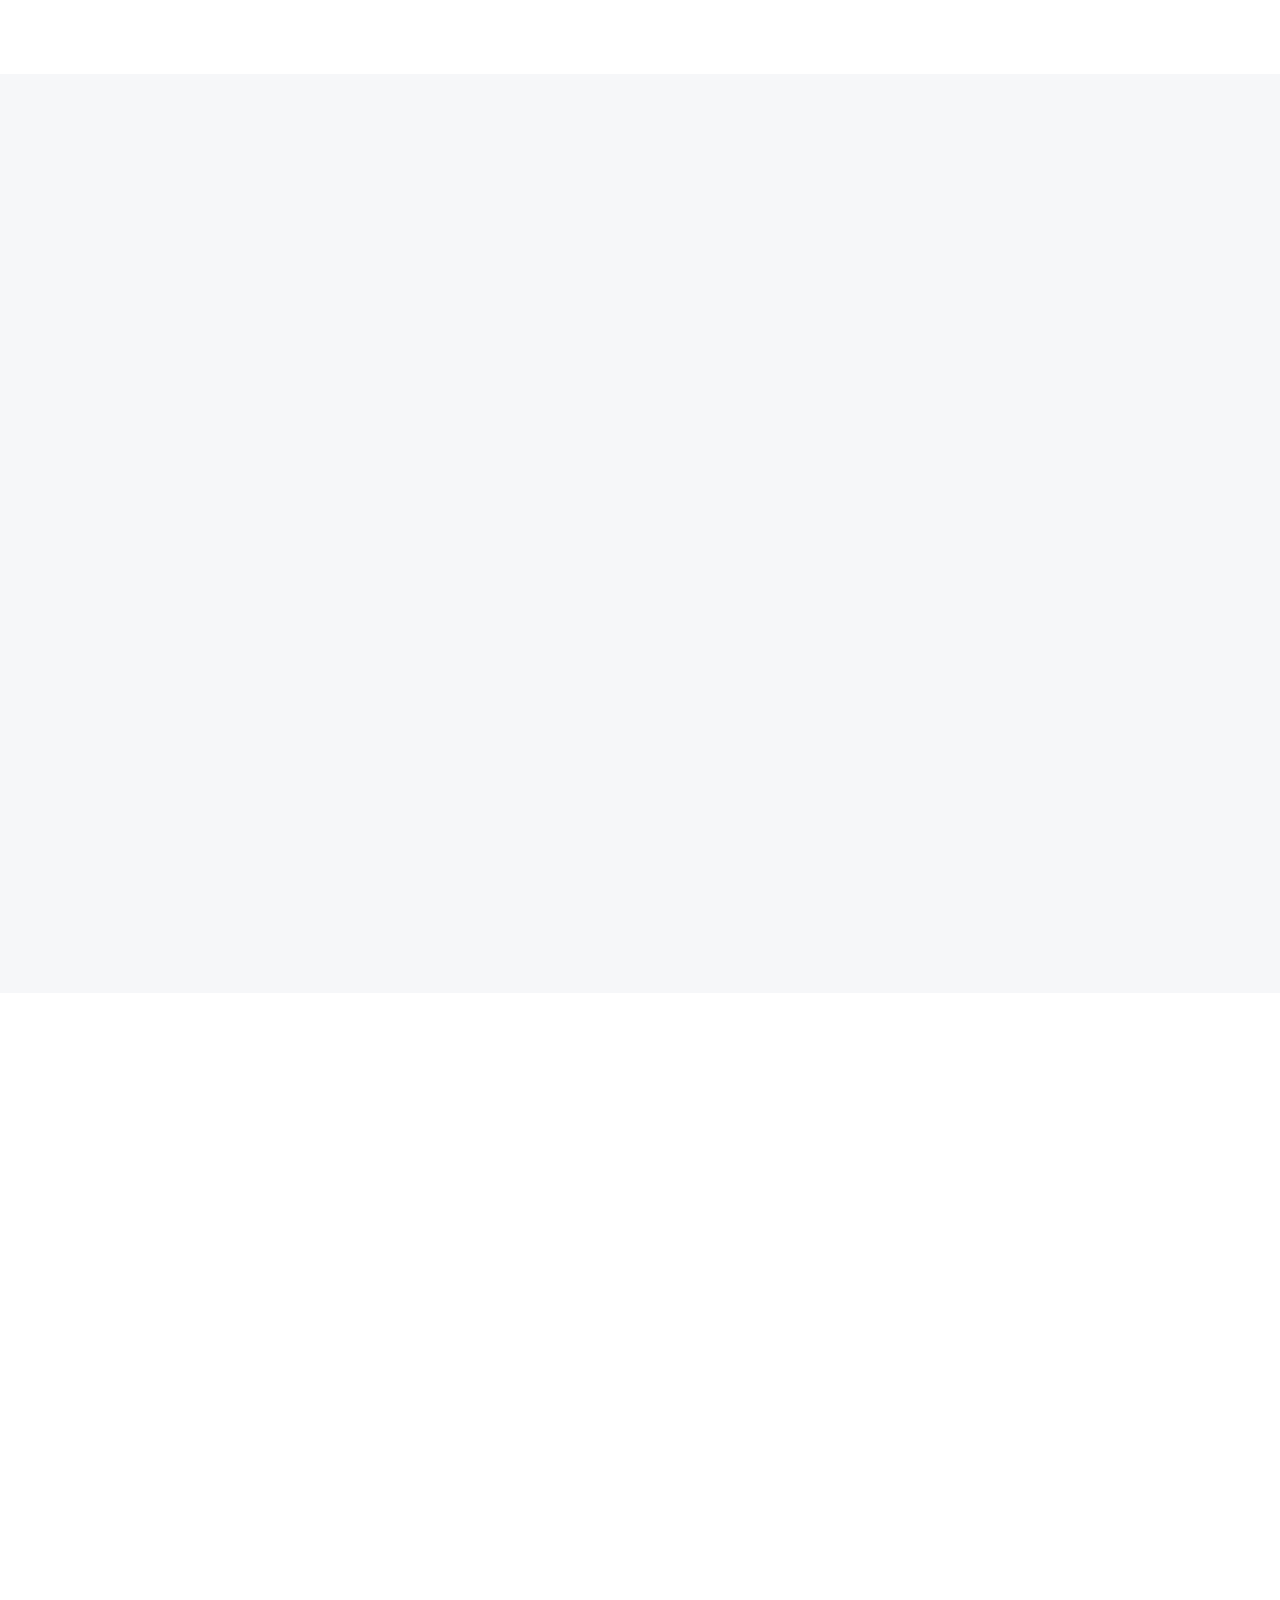
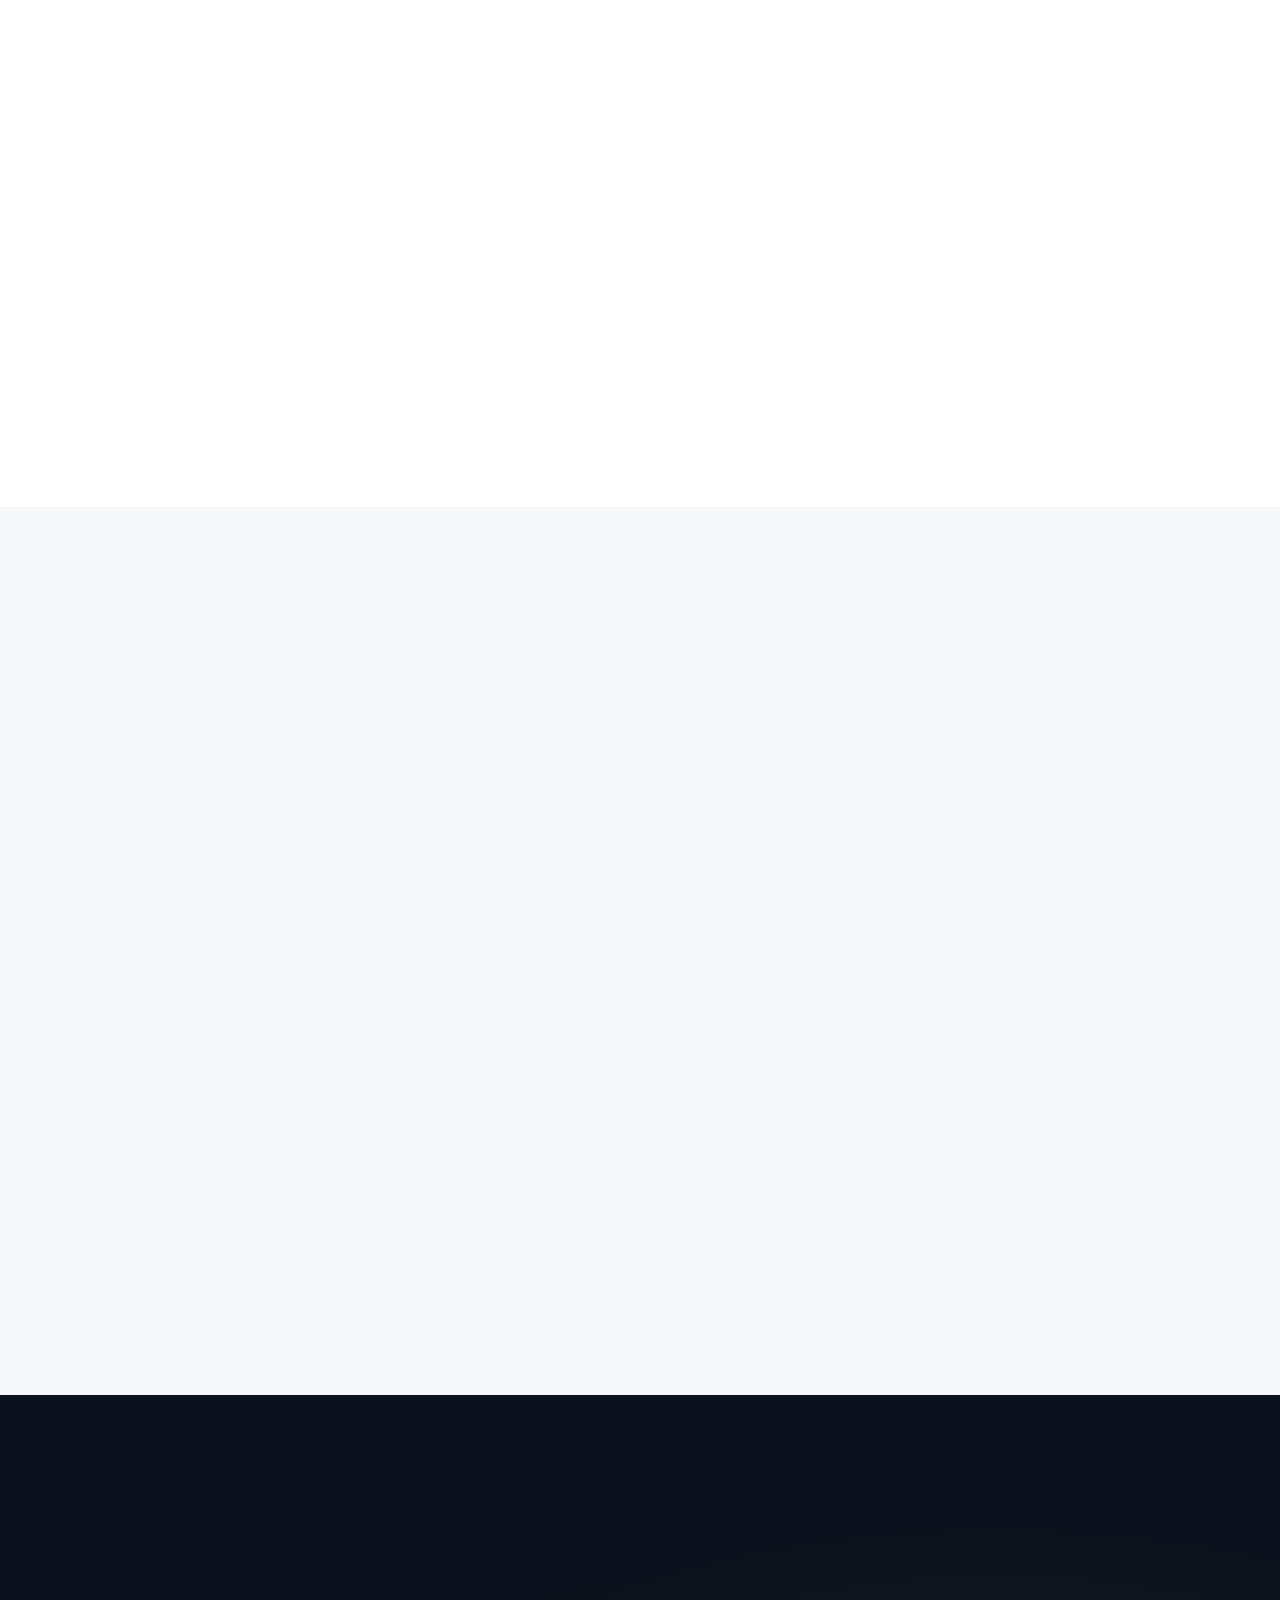
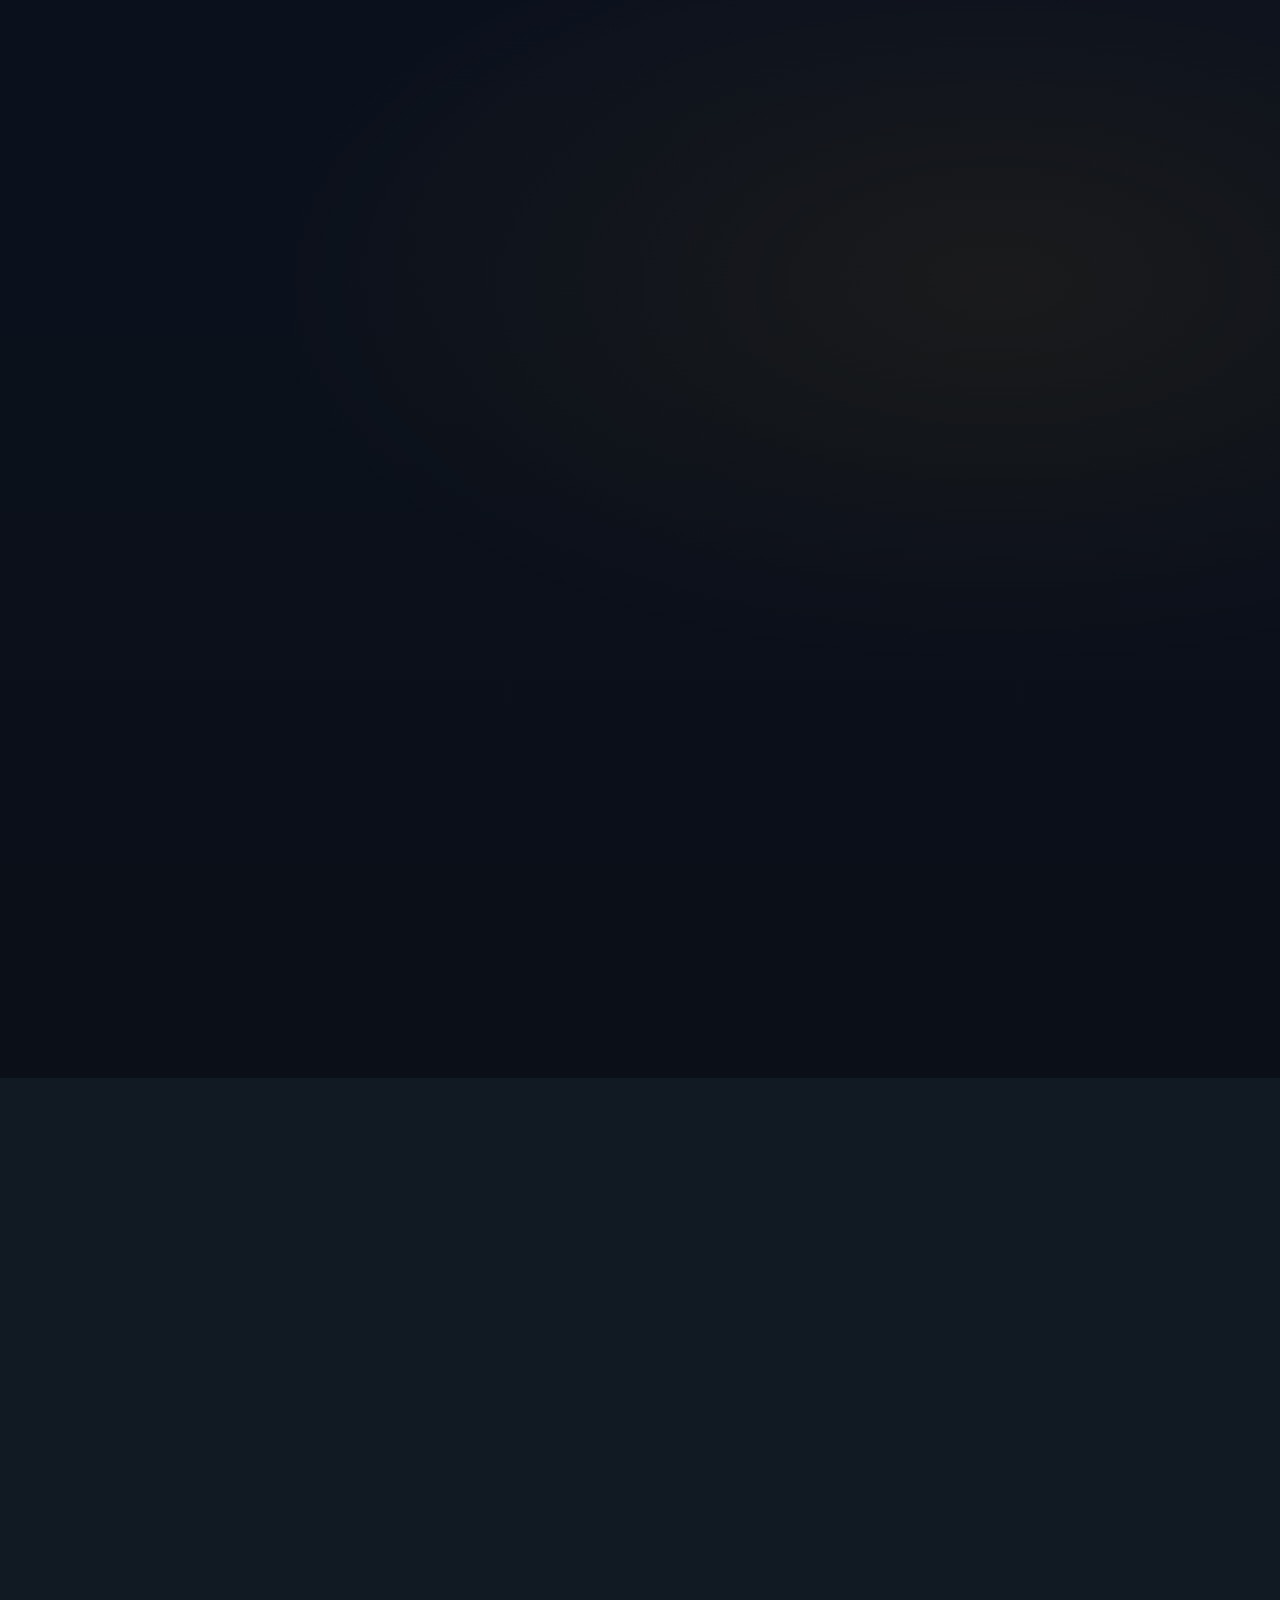
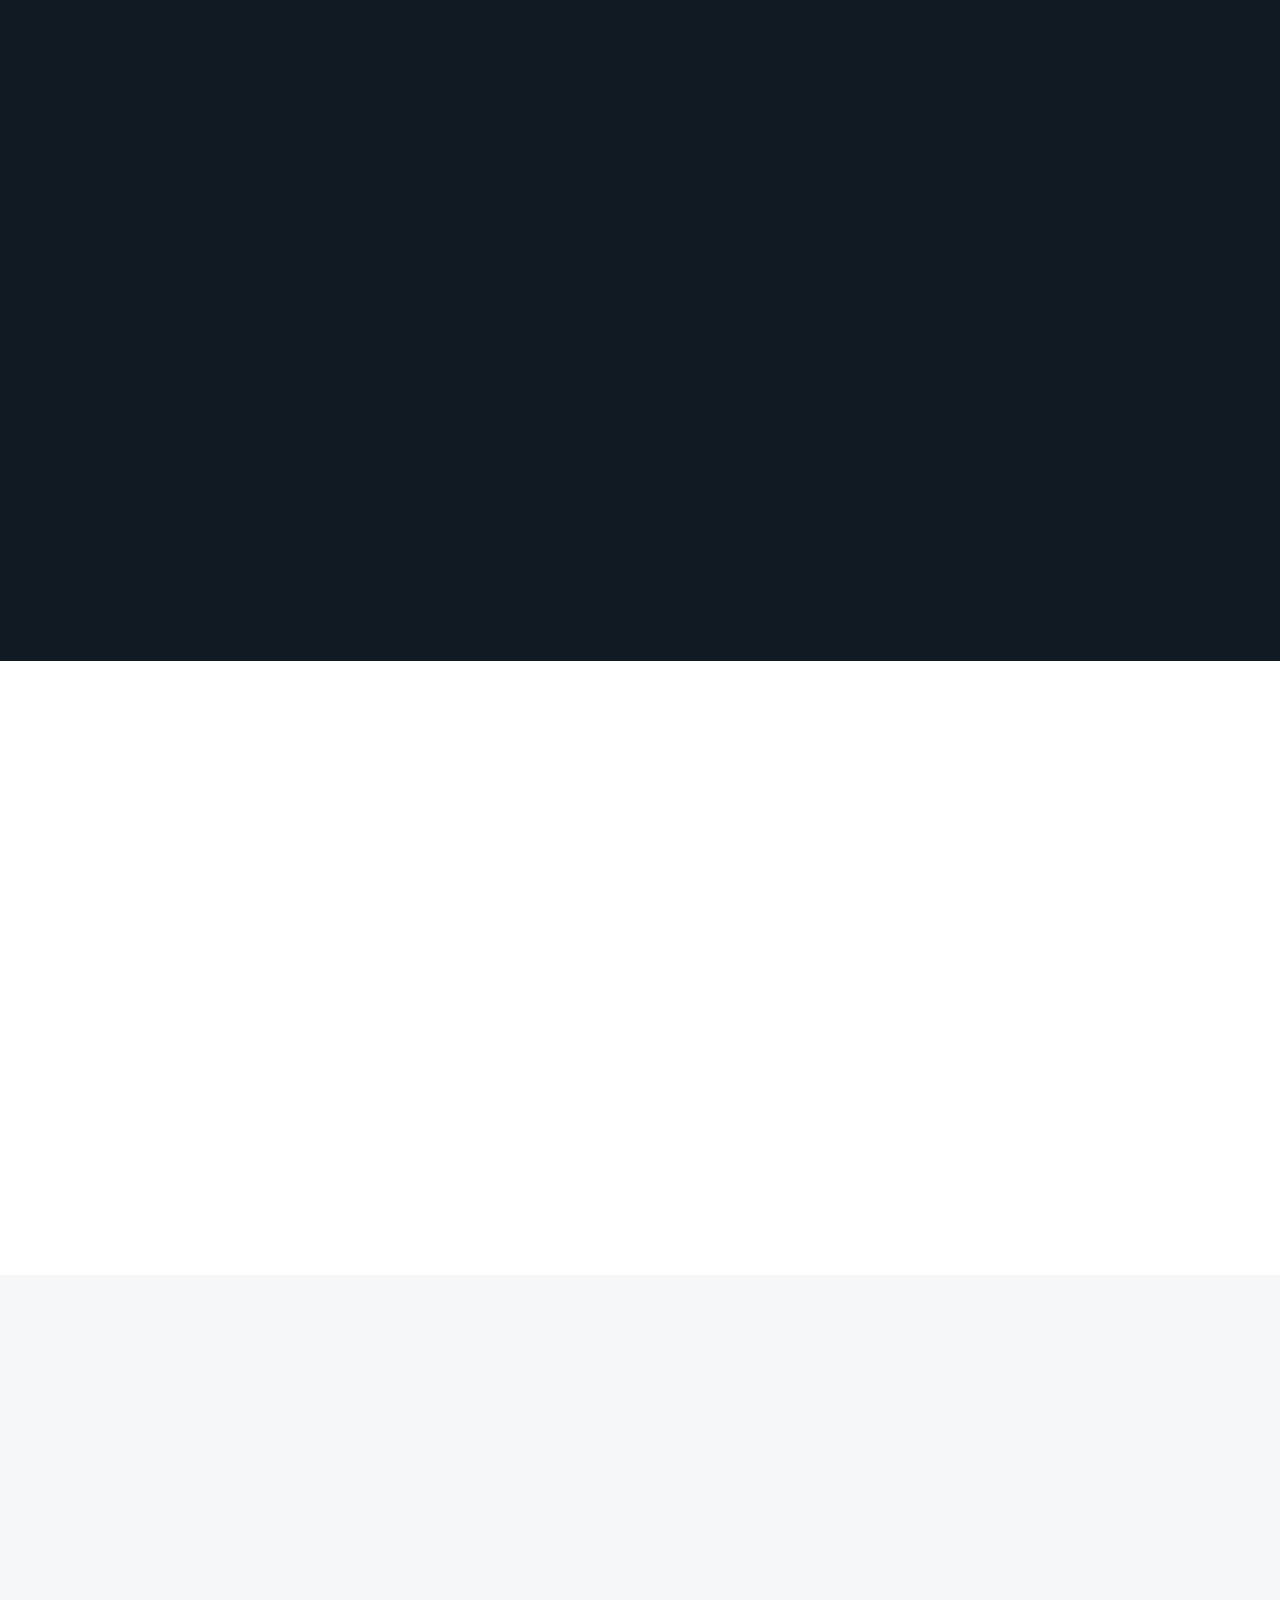
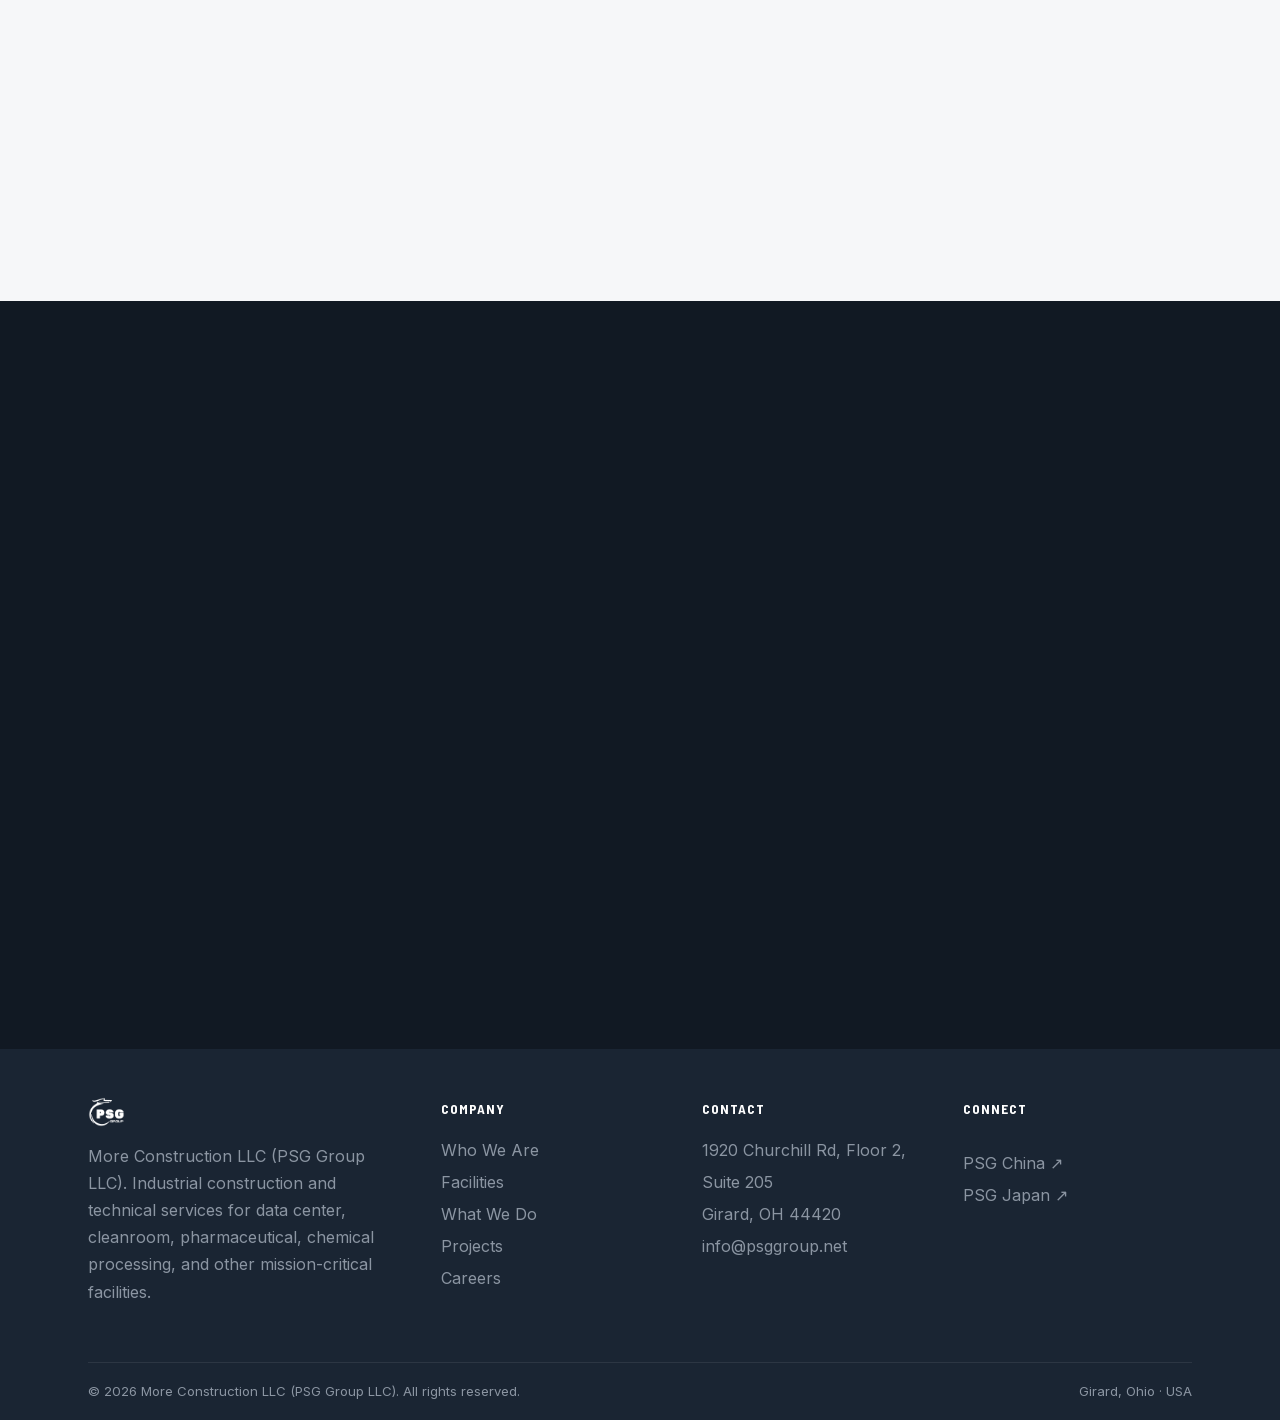
==== commit 2140e458: "Add Careers page with Finance Clerk (Cashier) opening - New /careers/ list page and /careers/finance" ====
--- a/dev/index.html
+++ b/dev/index.html
@@ -67,6 +67,7 @@
         <li><a href="#why">Why Us</a></li>
         <li><a href="#global">Global</a></li>
         <li><a href="#projects">Our Work</a></li>
+        <li><a href="careers/">Careers</a></li>
         <li><a href="#contact" class="btn btn-gold">Contact</a></li>
       </ul>
     </div>
@@ -580,6 +581,7 @@
             <li><a href="#facilities">Facilities</a></li>
             <li><a href="#services">What We Do</a></li>
             <li><a href="#projects">Projects</a></li>
+            <li><a href="careers/">Careers</a></li>
           </ul>
         </div>
         <div>
--- a/dev/assets/css/styles.css
+++ b/dev/assets/css/styles.css
@@ -90,16 +90,16 @@
 @supports not ((backdrop-filter:blur(2px)) or (-webkit-backdrop-filter:blur(2px))){
   .site-header.scrolled{background:var(--navy)}
 }
-.nav{display:flex; align-items:center; justify-content:space-between; height:72px}
+.nav{display:flex; align-items:center; justify-content:space-between; gap:2.5rem; height:72px}
 .nav-logo img{height:48px; width:auto}
-.nav-logo{display:flex; align-items:center; gap:.75rem}
+.nav-logo{display:flex; align-items:center; gap:.75rem; flex:none; white-space:nowrap}
 .nav-wordmark{display:flex; flex-direction:column; line-height:1.1; color:#fff; font-family:var(--font-display); text-transform:uppercase; padding-left:.75rem; border-left:1px solid rgba(255,255,255,.25)}
 .nav-wordmark b{font-weight:700; font-size:1.05rem; letter-spacing:.05em}
 .nav-wordmark small{font-weight:500; font-size:.72rem; letter-spacing:.12em; color:var(--gray-300); margin-top:.15rem}
 .nav-links{display:flex; align-items:center; gap:clamp(1rem,1.9vw,2rem); list-style:none; margin:0; padding:0}
 .nav-links a{
   font-family:var(--font-display); font-weight:600; font-size:.9rem;
-  letter-spacing:.04em; text-transform:uppercase; color:#fff; padding:.4rem 0; position:relative;
+  letter-spacing:.04em; text-transform:uppercase; color:#fff; padding:.4rem 0; position:relative; white-space:nowrap;
 }
 .nav-links a:not(.btn)::after{
   content:""; position:absolute; left:0; bottom:-2px; width:0; height:2px;
@@ -109,7 +109,7 @@
 .nav-links .btn{padding:.7em 2em}
 .nav-toggle{display:none; background:none; border:0; color:#fff; font-size:1.7rem; cursor:pointer}
 
-@media (max-width:1080px){
+@media (max-width:1240px){
   .nav-toggle{display:block}
   .nav-links{
     position:fixed; inset:0; flex-direction:column; justify-content:center; gap:1.6rem;
@@ -312,6 +312,15 @@
 .lightbox .lb-nav{position:absolute; top:50%; transform:translateY(-50%); color:#fff; font-size:2.6rem; background:none; border:0; cursor:pointer; padding:1rem}
 .lightbox .lb-prev{left:.5rem} .lightbox .lb-next{right:.5rem}
 
+/* Careers: hero content and apply box rise in on page load */
+.page-hero .container > *, .apply-box{animation:rise-in .8s cubic-bezier(.22,.61,.36,1) both}
+.page-hero .container > :nth-child(2){animation-delay:.06s}
+.page-hero .container > :nth-child(3){animation-delay:.12s}
+.page-hero .container > :nth-child(4){animation-delay:.18s}
+.page-hero .container > :nth-child(5){animation-delay:.24s}
+.apply-box{animation-delay:.3s}
+@keyframes rise-in{from{opacity:0; transform:translateY(22px)}to{opacity:1; transform:none}}
+
 /* ============ REVEAL / SCROLL-LINKED ANIMATION ============ */
 .reveal{opacity:0; transform:translateY(26px); transition:opacity .7s cubic-bezier(.22,.61,.36,1), transform .7s cubic-bezier(.22,.61,.36,1)}
 .reveal.in{opacity:1; transform:none}
@@ -333,3 +342,49 @@
   *{animation:none !important; scroll-behavior:auto !important}
   .reveal{opacity:1 !important; transform:none !important; transition:none}
 }
+
+/* ============ CAREERS ============ */
+.page-hero{background:linear-gradient(180deg,var(--navy-3) 0%,var(--navy) 100%); color:#fff; padding-block:calc(72px + clamp(3rem,7vw,5rem)) clamp(2.5rem,5vw,3.5rem)}
+.page-hero h1{font-size:clamp(2.3rem,5vw,3.6rem); color:#fff; margin:.3rem 0 .8rem}
+.page-hero p{color:#c4ccd6; font-size:1.1rem; max-width:60ch; margin:0}
+.crumb{display:inline-flex; align-items:center; gap:.4rem; font-family:var(--font-display); font-weight:600; font-size:.85rem; letter-spacing:.06em; text-transform:uppercase; color:var(--gray-300); margin-bottom:1.2rem}
+.crumb:hover{color:var(--gold)}
+.job-meta{display:flex; flex-wrap:wrap; gap:.5rem 1.4rem; margin-top:1.2rem; color:#d6dce3; font-size:.95rem}
+.job-meta span{display:inline-flex; align-items:center; gap:.4rem}
+.job-meta i{color:var(--gold); font-size:1.1rem}
+
+.job-list{list-style:none; margin:0; padding:0; display:grid; gap:1rem}
+.job-row{display:flex; align-items:center; justify-content:space-between; gap:1.5rem; padding:1.5rem 1.6rem; background:#fff; border:1px solid var(--line); border-left:3px solid var(--gold); border-radius:0 var(--radius) var(--radius) 0; transition:.2s ease}
+.job-row:hover{box-shadow:var(--shadow); transform:translateY(-2px); border-color:var(--gold)}
+.job-row h2{font-size:1.4rem}
+.job-row .job-meta{color:var(--gray-600); margin-top:.5rem}
+.job-row .go{flex:none; font-family:var(--font-display); font-weight:600; font-size:.9rem; letter-spacing:.04em; text-transform:uppercase; color:var(--gold-deep); display:inline-flex; align-items:center; gap:.4rem}
+.job-row .go .ar{transition:transform .18s ease}
+.job-row:hover .go .ar{transform:translateX(4px)}
+@media (max-width:620px){.job-row{flex-direction:column; align-items:flex-start; gap:.8rem}}
+.careers-note{margin-top:2rem; color:var(--gray-600)}
+.careers-note a,.job-body a{color:var(--gold-deep); font-weight:600}
+
+.job-layout{display:grid; grid-template-columns:1fr 320px; gap:clamp(2rem,5vw,4rem); align-items:start}
+@media (max-width:900px){.job-layout{grid-template-columns:1fr}}
+.job-body h2{font-size:1.6rem; margin:0 0 1rem}
+.job-body > div + div{margin-top:2.4rem}
+.job-body ul{margin:0; padding-left:1.2rem}
+.job-body li{margin-bottom:.55rem; color:var(--charcoal)}
+.job-body li::marker{color:var(--gold)}
+.apply-box{position:sticky; top:96px; background:var(--off-white); border:1px solid var(--line); border-top:3px solid var(--gold); border-radius:0 0 var(--radius) var(--radius); padding:1.6rem}
+.apply-box h3{font-size:1.3rem; margin-bottom:.6rem}
+.apply-box p{color:var(--gray-600); font-size:.95rem}
+.apply-box .btn{width:100%; justify-content:center}
+.apply-box .email{display:block; margin-top:.9rem; text-align:center; font-weight:600; color:var(--gold-deep); word-break:break-all}
+
+/* ============ PAGE TRANSITIONS (home <-> careers) ============ */
+@media (prefers-reduced-motion: no-preference){
+  @view-transition{navigation:auto}
+  .site-header{view-transition-name:site-header}
+  ::view-transition-old(root){animation:vt-out .25s ease both}
+  ::view-transition-new(root){animation:vt-in .5s cubic-bezier(.22,.61,.36,1) both}
+  ::view-transition-group(site-header){animation-duration:.3s}
+}
+@keyframes vt-out{to{opacity:0; transform:translateY(-14px)}}
+@keyframes vt-in{from{opacity:0; transform:translateY(22px)}}
